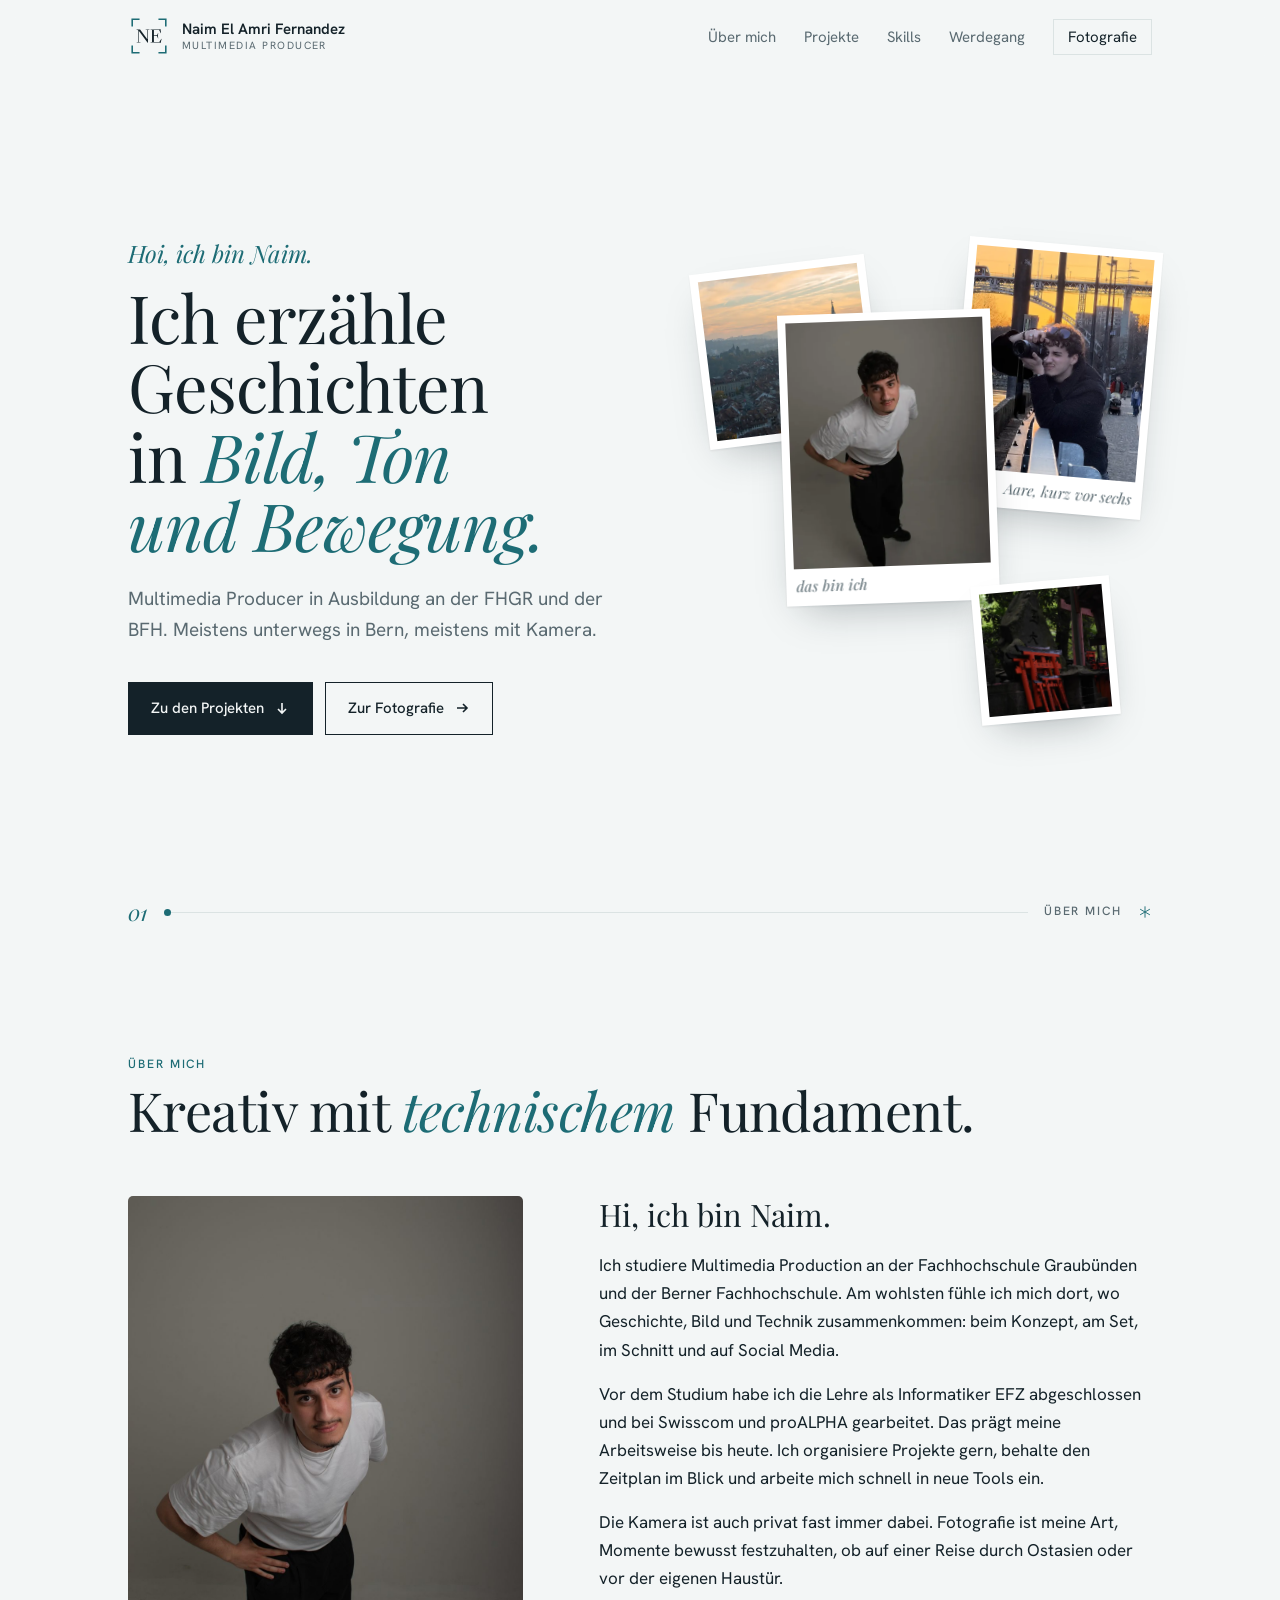
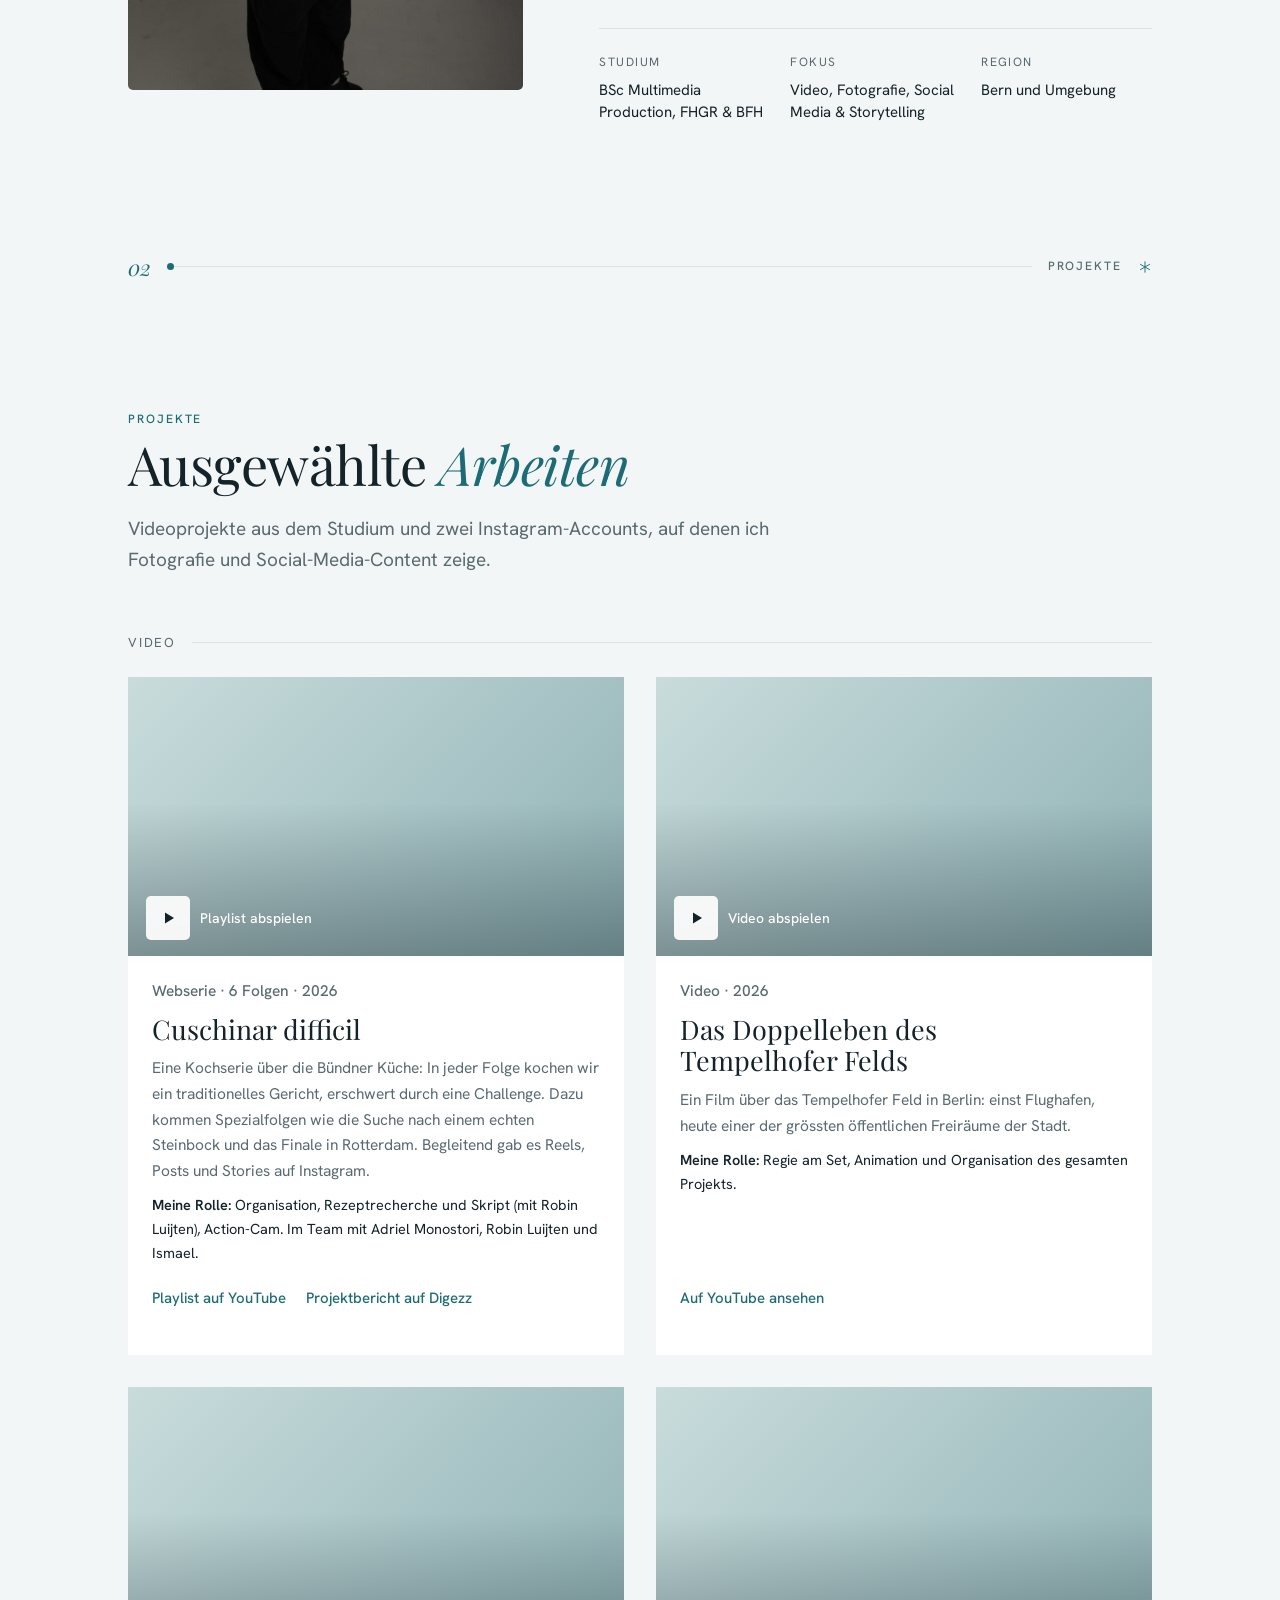
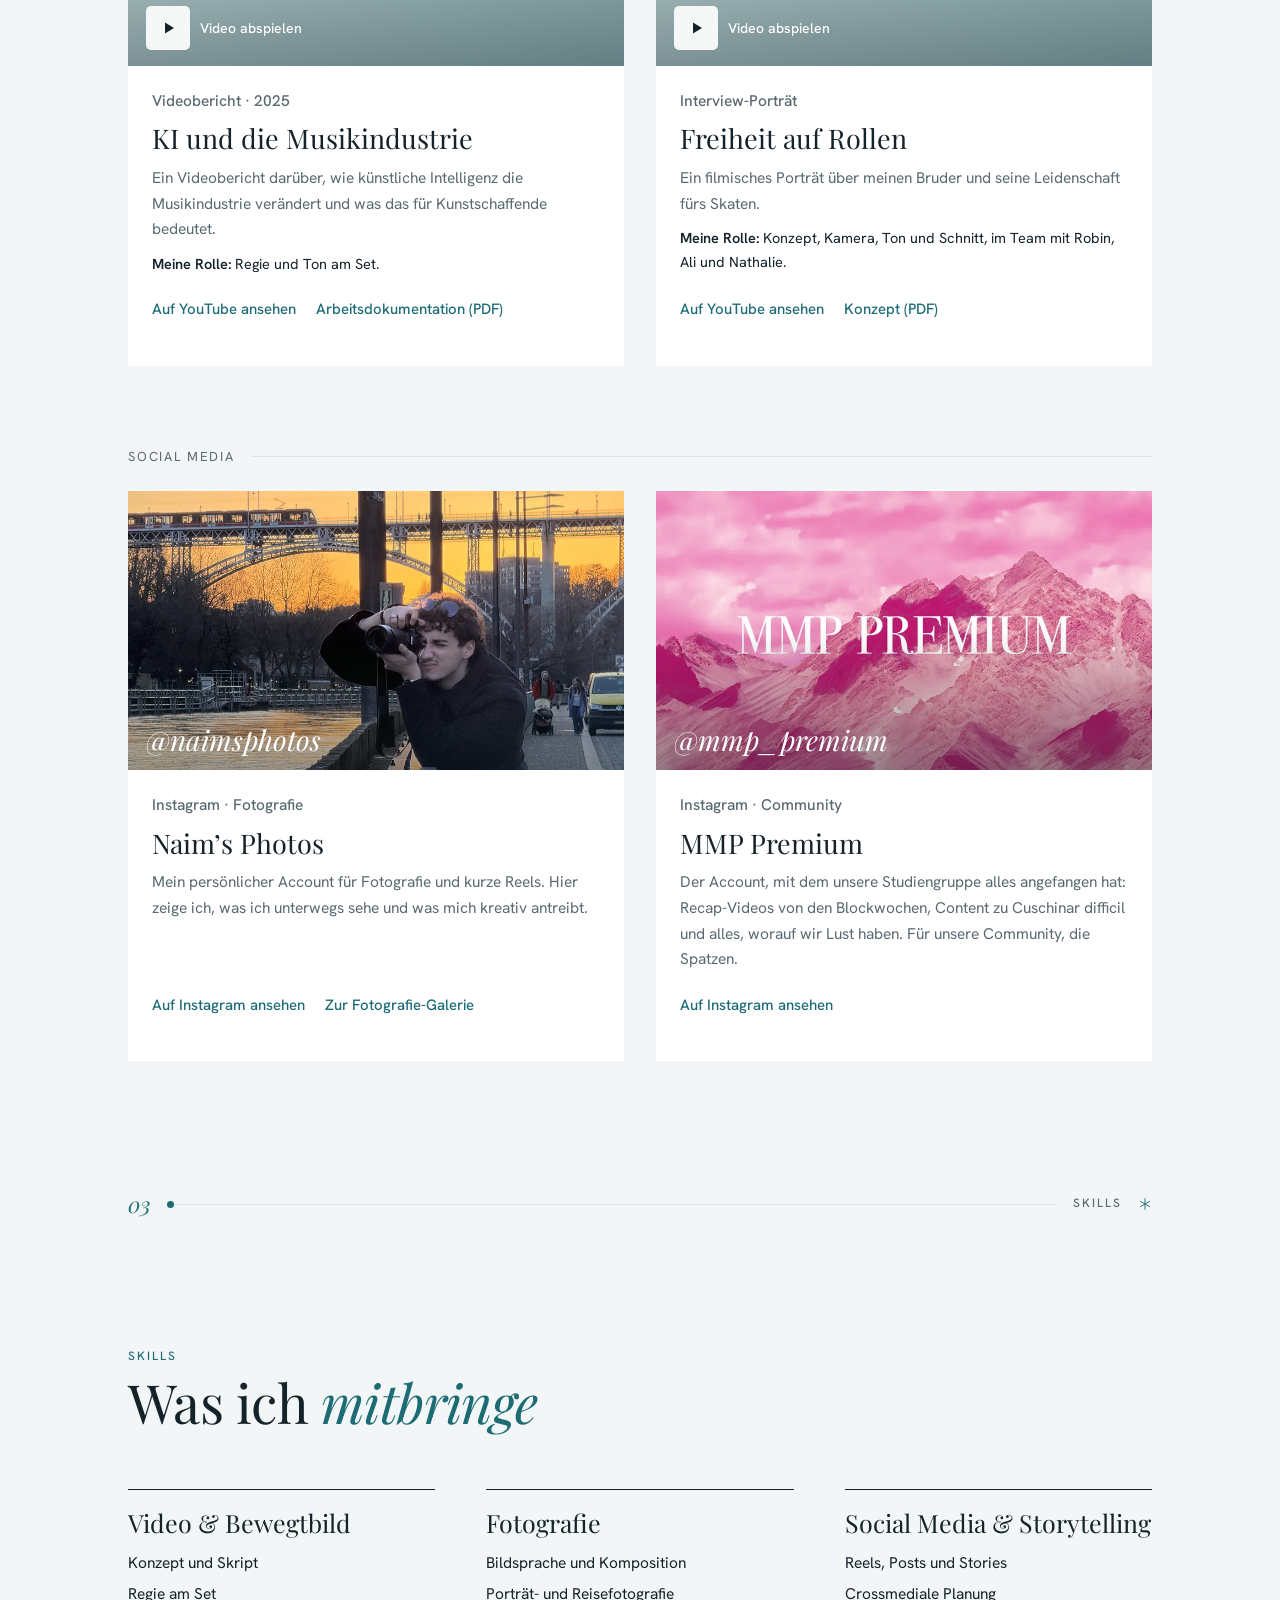
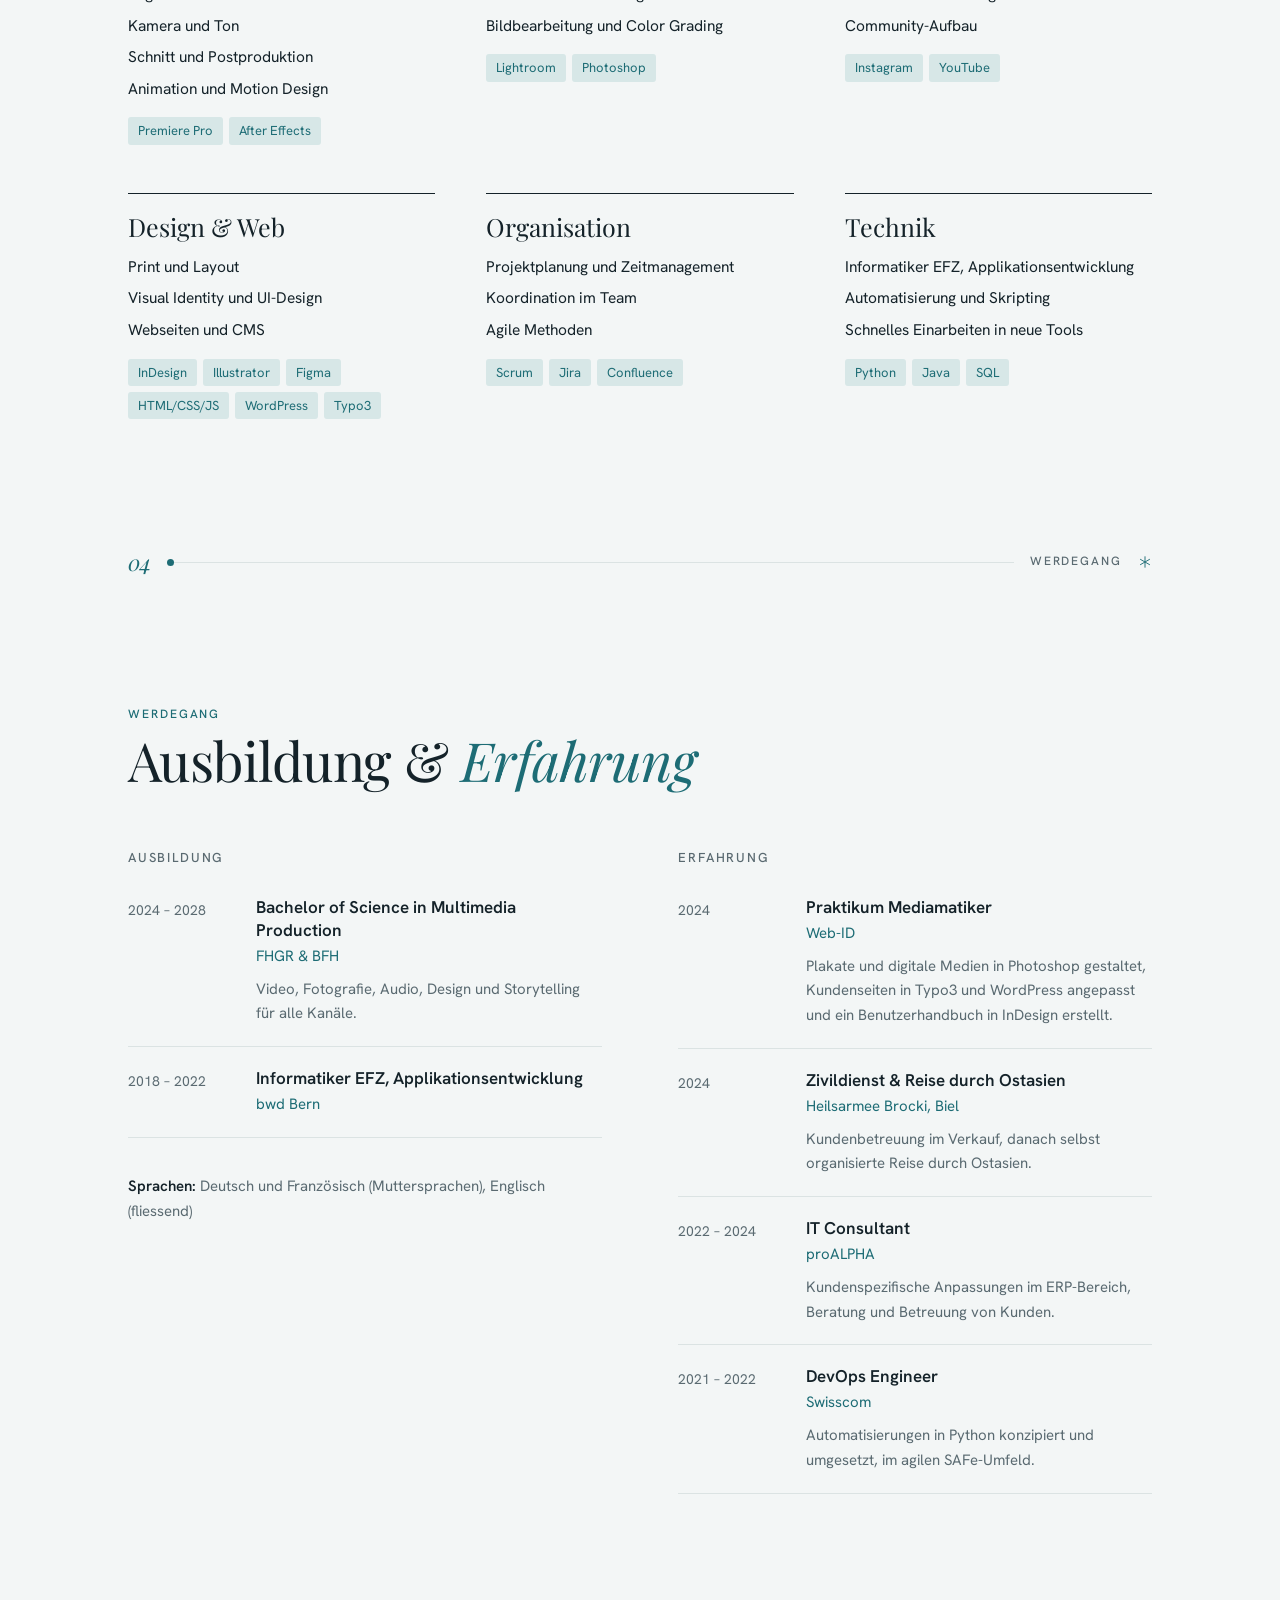
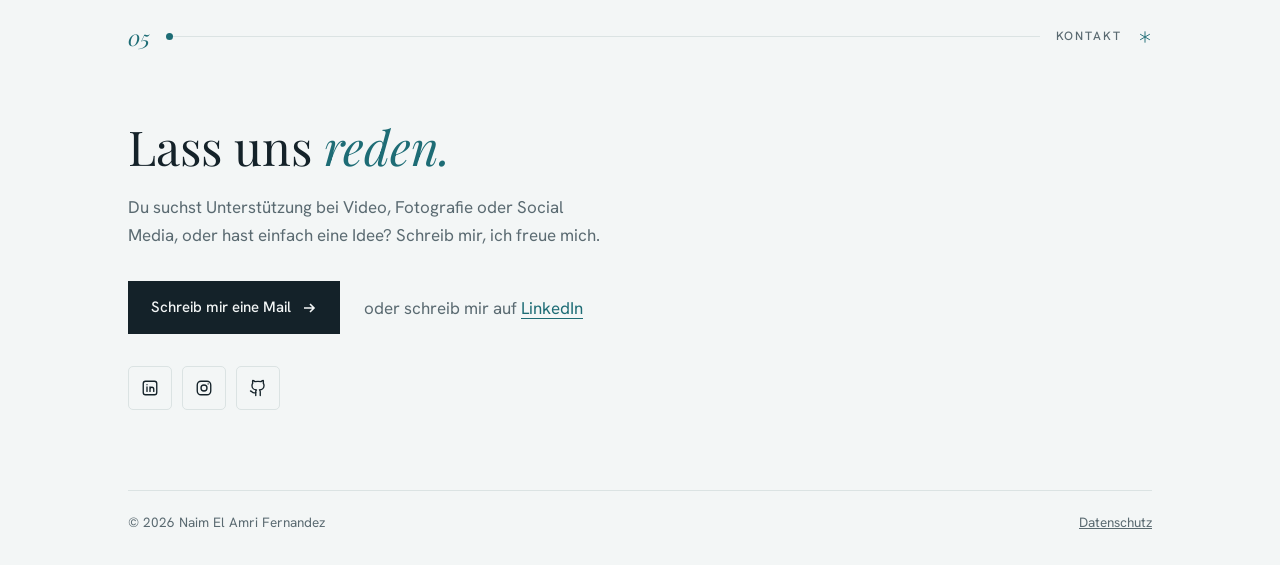
==== index.html @ 2a6fd9a6 "Switch to Playfair Display and turn the footer into a reach-out block - Playfair Display (self-hoste" ====
<!DOCTYPE html>
<html lang="de-CH">
  <head>
    <meta charset="UTF-8" />
    <meta name="viewport" content="width=device-width, initial-scale=1.0" />
    <title>Naim El Amri Fernandez</title>
    <meta
      name="description"
      content="Portfolio von Naim El Amri Fernandez: Video, Fotografie, Social Media und Storytelling. Multimedia Producer aus der Region Bern."
    />
    <meta property="og:title" content="Naim El Amri Fernandez" />
    <meta
      property="og:description"
      content="Video, Fotografie, Social Media und Storytelling aus der Region Bern."
    />
    <meta
      property="og:image"
      content="https://naimelamri.ch/img/portrait.jpg"
    />
    <meta name="theme-color" content="#f3f6f6" />
    <script
      async
      src="https://www.googletagmanager.com/gtag/js?id=G-XVXDZE1VRK"
    ></script>
    <script>
      window.dataLayer = window.dataLayer || [];
      function gtag() {
        dataLayer.push(arguments);
      }
      gtag("js", new Date());

      gtag("config", "G-XVXDZE1VRK");
    </script>
    <script>
      document.documentElement.classList.add("js");
    </script>
    <link rel="icon" href="img/favicon.svg" type="image/svg+xml" />
    <link rel="icon" href="img/favicon-32.png" type="image/png" sizes="32x32" />
    <link rel="apple-touch-icon" href="img/apple-touch-icon.png" />
    <link
      rel="preload"
      href="fonts/playfair-display-latin.woff2"
      as="font"
      type="font/woff2"
      crossorigin
    />
    <link rel="stylesheet" href="styles.css" />
  </head>
  <body>
    <a class="skip-link" href="#inhalt">Zum Inhalt springen</a>

    <header class="site-header">
      <div class="wrap header-inner">
        <a
          class="brand"
          href="#top"
          aria-label="Naim El Amri Fernandez, zum Seitenanfang"
        >
          <svg viewBox="0 0 80 80" aria-hidden="true">
            <path
              d="M8 22V8h14M58 8h14v14M72 58v14H58M22 72H8V58"
              fill="none"
              stroke="var(--accent)"
              stroke-width="3"
            />
            <path
              transform="translate(15.06 52.45) scale(0.0174)"
              fill="currentColor"
              d="M253 -71V-1344L54 -1401V-1430H460L1309 -276L1256 -70V-1359L1057 -1401V-1430H1501V-1401L1322 -1359V20H1284L291 -1322L319 -1360V-71L518 -29V0H74V-29ZM2444 -1039 2410 -746 2444 -455H2422L2311 -711L1832 -735V-758L2311 -786L2422 -1039ZM2754 -1036 2729 -1028 2528 -1394 2681 -1370H1826V-1430H2546L2679 -1484H2687ZM2546 -35 2785 -402 2810 -395 2704 54H2696L2568 0H1826V-60H2700ZM1586 0V-29L1765 -71V-1360L1586 -1401V-1430H1971V0Z"
            />
          </svg>
          <span class="brand-name">
            <strong>Naim El Amri Fernandez</strong>
            <small>Multimedia Producer</small>
          </span>
        </a>
        <button
          class="nav-toggle"
          type="button"
          aria-expanded="false"
          aria-controls="main-nav"
          aria-label="Menü öffnen"
        >
          <span></span><span></span><span></span>
        </button>
        <nav class="main-nav" id="main-nav" aria-label="Hauptnavigation">
          <ul>
            <li><a href="#about">Über mich</a></li>
            <li><a href="#projekte">Projekte</a></li>
            <li><a href="#skills">Skills</a></li>
            <li><a href="#werdegang">Werdegang</a></li>
            <li><a class="nav-photo" href="fotografie.html">Fotografie</a></li>
          </ul>
        </nav>
      </div>
    </header>

    <main id="inhalt">
      <section class="hero" id="top">
        <div class="wrap hero-grid">
          <div class="hero-text">
            <p class="hello reveal">Hoi, ich bin Naim.</p>
            <h1 class="reveal" style="--delay: 0.08s">
              Ich erzähle Geschichten in <em>Bild, Ton und Bewegung.</em>
            </h1>
            <p class="lead reveal" style="--delay: 0.16s">
              Multimedia Producer in Ausbildung an der FHGR und der BFH.
              Meistens unterwegs in Bern, meistens mit Kamera.
            </p>
            <div class="hero-actions reveal" style="--delay: 0.24s">
              <a class="btn btn-primary btn-scroll" href="#projekte">
                Zu den Projekten
                <svg viewBox="0 0 16 16" aria-hidden="true">
                  <path
                    d="M8 3v10M4 9l4 4 4-4"
                    fill="none"
                    stroke="currentColor"
                    stroke-width="1.6"
                  />
                </svg>
              </a>
              <a class="btn btn-ghost" href="fotografie.html">
                Zur Fotografie
                <svg viewBox="0 0 16 16" aria-hidden="true">
                  <path
                    d="M3 8h10M9 4l4 4-4 4"
                    fill="none"
                    stroke="currentColor"
                    stroke-width="1.6"
                  />
                </svg>
              </a>
            </div>
          </div>
          <div
            class="photo-stack reveal"
            style="--delay: 0.2s"
            data-parallax
            aria-hidden="true"
          >
            <figure class="print print-a" data-depth="10">
              <img
                src="img/fotografie/altstadt-abendlicht-klein.webp"
                alt=""
                width="900"
                height="900"
              />
            </figure>
            <figure class="print print-b" data-depth="22">
              <img
                src="img/hero/portrait.webp"
                alt=""
                width="640"
                height="800"
              />
              <figcaption>das bin ich</figcaption>
            </figure>
            <figure class="print print-c" data-depth="34">
              <img src="img/hero/aare.webp" alt="" width="640" height="800" />
              <figcaption>Aare, kurz vor sechs</figcaption>
            </figure>
            <figure class="print print-d" data-depth="46">
              <img
                src="img/fotografie/torii-rot-klein.webp"
                alt=""
                width="900"
                height="900"
              />
            </figure>
          </div>
        </div>
      </section>

      <div class="wrap chapter" aria-hidden="true">
        <span class="chapter-num">01</span>
        <span class="chapter-line"></span>
        <span class="chapter-name">Über mich</span>
        <svg class="chapter-star" viewBox="0 0 24 24">
          <path
            d="M12 3v18M4.2 7.5l15.6 9M4.2 16.5l15.6-9"
            fill="none"
            stroke="currentColor"
            stroke-width="1.6"
            stroke-linecap="round"
          />
        </svg>
      </div>

      <section class="section" id="about" aria-labelledby="about-title">
        <div class="wrap">
          <div class="section-head reveal">
            <p class="eyebrow">Über mich</p>
            <h2 class="section-title" id="about-title">
              Kreativ mit <em>technischem</em> Fundament.
            </h2>
          </div>
          <div class="about-grid">
            <figure class="about-photo reveal">
              <img
                src="img/portrait.jpg"
                width="1000"
                height="1500"
                alt="Porträt von Naim El Amri Fernandez im weissen T-Shirt vor grauem Studiohintergrund"
                loading="lazy"
              />
            </figure>
            <div class="about-text reveal" style="--delay: 0.1s">
              <h3>Hi, ich bin Naim.</h3>
              <p>
                Ich studiere Multimedia Production an der Fachhochschule
                Graubünden und der Berner Fachhochschule. Am wohlsten fühle ich
                mich dort, wo Geschichte, Bild und Technik zusammenkommen: beim
                Konzept, am Set, im Schnitt und auf Social Media.
              </p>
              <p>
                Vor dem Studium habe ich die Lehre als Informatiker EFZ
                abgeschlossen und bei Swisscom und proALPHA gearbeitet. Das
                prägt meine Arbeitsweise bis heute. Ich organisiere Projekte
                gern, behalte den Zeitplan im Blick und arbeite mich schnell in
                neue Tools ein.
              </p>
              <p>
                Die Kamera ist auch privat fast immer dabei. Fotografie ist
                meine Art, Momente bewusst festzuhalten, ob auf einer Reise
                durch Ostasien oder vor der eigenen Haustür.
              </p>
              <dl class="facts">
                <div>
                  <dt>Studium</dt>
                  <dd>BSc Multimedia Production, FHGR &amp; BFH</dd>
                </div>
                <div>
                  <dt>Fokus</dt>
                  <dd>Video, Fotografie, Social Media &amp; Storytelling</dd>
                </div>
                <div>
                  <dt>Region</dt>
                  <dd>Bern und Umgebung</dd>
                </div>
              </dl>
            </div>
          </div>
        </div>
      </section>

      <div class="wrap chapter" aria-hidden="true">
        <span class="chapter-num">02</span>
        <span class="chapter-line"></span>
        <span class="chapter-name">Projekte</span>
        <svg class="chapter-star" viewBox="0 0 24 24">
          <path
            d="M12 3v18M4.2 7.5l15.6 9M4.2 16.5l15.6-9"
            fill="none"
            stroke="currentColor"
            stroke-width="1.6"
            stroke-linecap="round"
          />
        </svg>
      </div>

      <section class="section" id="projekte" aria-labelledby="projekte-title">
        <div class="wrap">
          <div class="section-head reveal">
            <p class="eyebrow">Projekte</p>
            <h2 class="section-title" id="projekte-title">
              Ausgewählte <em>Arbeiten</em>
            </h2>
            <p class="lead">
              Videoprojekte aus dem Studium und zwei Instagram-Accounts, auf
              denen ich Fotografie und Social-Media-Content zeige.
            </p>
          </div>

          <p class="group-label reveal">Video</p>
          <div class="project-grid">
            <article class="project reveal">
              <div
                class="video"
                data-youtube="06PWau5aRFM"
                data-list="PLBDZt1fObJvuMvbIPOS-Mj3StlovrY8gO"
              >
                <button
                  class="video-play"
                  type="button"
                  aria-label="Video abspielen: Cuschinar difficil"
                >
                  <img
                    src="https://i.ytimg.com/vi/06PWau5aRFM/maxresdefault.jpg"
                    alt=""
                    loading="lazy"
                  />
                  <span class="play-icon"
                    ><i
                      ><svg viewBox="0 0 16 16">
                        <path
                          d="M4 2.5v11L13 8z"
                          fill="currentColor"
                        /></svg></i
                    >Playlist abspielen</span
                  >
                </button>
              </div>
              <div class="project-body">
                <p class="project-meta">Webserie · 6 Folgen · 2026</p>
                <h3>Cuschinar difficil</h3>
                <p>
                  Eine Kochserie über die Bündner Küche: In jeder Folge kochen
                  wir ein traditionelles Gericht, erschwert durch eine
                  Challenge. Dazu kommen Spezialfolgen wie die Suche nach einem
                  echten Steinbock und das Finale in Rotterdam. Begleitend gab
                  es Reels, Posts und Stories auf Instagram.
                </p>
                <p class="role">
                  <strong>Meine Rolle:</strong> Organisation, Rezeptrecherche
                  und Skript (mit Robin Luijten), Action-Cam. Im Team mit Adriel
                  Monostori, Robin Luijten und Ismael.
                </p>
                <ul class="project-links">
                  <li>
                    <a
                      class="text-link"
                      href="https://www.youtube.com/watch?v=06PWau5aRFM&amp;list=PLBDZt1fObJvuMvbIPOS-Mj3StlovrY8gO"
                      target="_blank"
                      rel="noopener"
                      >Playlist auf YouTube</a
                    >
                  </li>
                  <li>
                    <a
                      class="text-link"
                      href="https://www.digezz.ch/mmp-premium-cuschinar-difficil/"
                      target="_blank"
                      rel="noopener"
                      >Projektbericht auf Digezz</a
                    >
                  </li>
                </ul>
              </div>
            </article>

            <article class="project reveal" style="--delay: 0.1s">
              <div class="video" data-youtube="YZoyh-uAf_I">
                <button
                  class="video-play"
                  type="button"
                  aria-label="Video abspielen: Das Doppelleben des Tempelhofer Felds"
                >
                  <img
                    src="https://i.ytimg.com/vi/YZoyh-uAf_I/maxresdefault.jpg"
                    alt=""
                    loading="lazy"
                  />
                  <span class="play-icon"
                    ><i
                      ><svg viewBox="0 0 16 16">
                        <path
                          d="M4 2.5v11L13 8z"
                          fill="currentColor"
                        /></svg></i
                    >Video abspielen</span
                  >
                </button>
              </div>
              <div class="project-body">
                <p class="project-meta">Video · 2026</p>
                <h3>Das Doppelleben des Tempelhofer Felds</h3>
                <p>
                  Ein Film über das Tempelhofer Feld in Berlin: einst Flughafen,
                  heute einer der grössten öffentlichen Freiräume der Stadt.
                </p>
                <p class="role">
                  <strong>Meine Rolle:</strong> Regie am Set, Animation und
                  Organisation des gesamten Projekts.
                </p>
                <ul class="project-links">
                  <li>
                    <a
                      class="text-link"
                      href="https://youtu.be/YZoyh-uAf_I"
                      target="_blank"
                      rel="noopener"
                      >Auf YouTube ansehen</a
                    >
                  </li>
                </ul>
              </div>
            </article>

            <article class="project reveal">
              <div class="video" data-youtube="YFs7ns_RBXY">
                <button
                  class="video-play"
                  type="button"
                  aria-label="Video abspielen: KI und die Musikindustrie"
                >
                  <img
                    src="https://i.ytimg.com/vi/YFs7ns_RBXY/maxresdefault.jpg"
                    alt=""
                    loading="lazy"
                  />
                  <span class="play-icon"
                    ><i
                      ><svg viewBox="0 0 16 16">
                        <path
                          d="M4 2.5v11L13 8z"
                          fill="currentColor"
                        /></svg></i
                    >Video abspielen</span
                  >
                </button>
              </div>
              <div class="project-body">
                <p class="project-meta">Videobericht · 2025</p>
                <h3>KI und die Musikindustrie</h3>
                <p>
                  Ein Videobericht darüber, wie künstliche Intelligenz die
                  Musikindustrie verändert und was das für Kunstschaffende
                  bedeutet.
                </p>
                <p class="role">
                  <strong>Meine Rolle:</strong> Regie und Ton am Set.
                </p>
                <ul class="project-links">
                  <li>
                    <a
                      class="text-link"
                      href="https://youtu.be/YFs7ns_RBXY"
                      target="_blank"
                      rel="noopener"
                      >Auf YouTube ansehen</a
                    >
                  </li>
                  <li>
                    <a
                      class="text-link"
                      href="files/Arbeitsdokumentation_KI_Bericht.pdf"
                      target="_blank"
                      rel="noopener"
                      >Arbeitsdokumentation (PDF)</a
                    >
                  </li>
                </ul>
              </div>
            </article>

            <article class="project reveal" style="--delay: 0.1s">
              <div class="video" data-youtube="nBOQuyB0W94">
                <button
                  class="video-play"
                  type="button"
                  aria-label="Video abspielen: Freiheit auf Rollen"
                >
                  <img
                    src="https://i.ytimg.com/vi/nBOQuyB0W94/maxresdefault.jpg"
                    alt=""
                    loading="lazy"
                  />
                  <span class="play-icon"
                    ><i
                      ><svg viewBox="0 0 16 16">
                        <path
                          d="M4 2.5v11L13 8z"
                          fill="currentColor"
                        /></svg></i
                    >Video abspielen</span
                  >
                </button>
              </div>
              <div class="project-body">
                <p class="project-meta">Interview-Porträt</p>
                <h3>Freiheit auf Rollen</h3>
                <p>
                  Ein filmisches Porträt über meinen Bruder und seine
                  Leidenschaft fürs Skaten.
                </p>
                <p class="role">
                  <strong>Meine Rolle:</strong> Konzept, Kamera, Ton und
                  Schnitt, im Team mit Robin, Ali und Nathalie.
                </p>
                <ul class="project-links">
                  <li>
                    <a
                      class="text-link"
                      href="https://youtu.be/nBOQuyB0W94"
                      target="_blank"
                      rel="noopener"
                      >Auf YouTube ansehen</a
                    >
                  </li>
                  <li>
                    <a
                      class="text-link"
                      href="files/Konzept_Portraitvideo.pdf"
                      target="_blank"
                      rel="noopener"
                      >Konzept (PDF)</a
                    >
                  </li>
                </ul>
              </div>
            </article>
          </div>

          <p class="group-label reveal">Social Media</p>
          <div class="project-grid">
            <article class="project reveal">
              <a
                class="social-cover"
                href="https://www.instagram.com/naimsphotos/"
                target="_blank"
                rel="noopener"
                aria-label="@naimsphotos auf Instagram"
              >
                <img
                  src="img/projekte/naimsphotos-klein.webp"
                  srcset="
                    img/projekte/naimsphotos-klein.webp  900w,
                    img/projekte/naimsphotos.webp       1600w
                  "
                  sizes="(max-width: 760px) 100vw, 50vw"
                  width="1600"
                  height="900"
                  alt="Naim fotografiert an der Aare in Bern bei Sonnenuntergang"
                  loading="lazy"
                />
                <span class="social-handle">@naimsphotos</span>
              </a>
              <div class="project-body">
                <p class="project-meta">Instagram · Fotografie</p>
                <h3>Naim’s Photos</h3>
                <p>
                  Mein persönlicher Account für Fotografie und kurze Reels. Hier
                  zeige ich, was ich unterwegs sehe und was mich kreativ
                  antreibt.
                </p>
                <ul class="project-links">
                  <li>
                    <a
                      class="text-link"
                      href="https://www.instagram.com/naimsphotos/"
                      target="_blank"
                      rel="noopener"
                      >Auf Instagram ansehen</a
                    >
                  </li>
                  <li>
                    <a class="text-link" href="fotografie.html"
                      >Zur Fotografie-Galerie</a
                    >
                  </li>
                </ul>
              </div>
            </article>

            <article class="project reveal" style="--delay: 0.1s">
              <a
                class="social-cover"
                href="https://www.instagram.com/mmp_premium/"
                target="_blank"
                rel="noopener"
                aria-label="@mmp_premium auf Instagram"
              >
                <img
                  src="img/projekte/mmp-premium-klein.webp"
                  srcset="
                    img/projekte/mmp-premium-klein.webp  900w,
                    img/projekte/mmp-premium.webp       1600w
                  "
                  sizes="(max-width: 760px) 100vw, 50vw"
                  width="1600"
                  height="900"
                  alt="Banner von MMP Premium: pinke Berglandschaft mit Schriftzug"
                  loading="lazy"
                />
                <span class="social-handle">@mmp_premium</span>
              </a>
              <div class="project-body">
                <p class="project-meta">Instagram · Community</p>
                <h3>MMP Premium</h3>
                <p>
                  Der Account, mit dem unsere Studiengruppe alles angefangen
                  hat: Recap-Videos von den Blockwochen, Content zu Cuschinar
                  difficil und alles, worauf wir Lust haben. Für unsere
                  Community, die Spatzen.
                </p>
                <ul class="project-links">
                  <li>
                    <a
                      class="text-link"
                      href="https://www.instagram.com/mmp_premium/"
                      target="_blank"
                      rel="noopener"
                      >Auf Instagram ansehen</a
                    >
                  </li>
                </ul>
              </div>
            </article>
          </div>
        </div>
      </section>

      <div class="wrap chapter" aria-hidden="true">
        <span class="chapter-num">03</span>
        <span class="chapter-line"></span>
        <span class="chapter-name">Skills</span>
        <svg class="chapter-star" viewBox="0 0 24 24">
          <path
            d="M12 3v18M4.2 7.5l15.6 9M4.2 16.5l15.6-9"
            fill="none"
            stroke="currentColor"
            stroke-width="1.6"
            stroke-linecap="round"
          />
        </svg>
      </div>

      <section class="section" id="skills" aria-labelledby="skills-title">
        <div class="wrap">
          <div class="section-head reveal">
            <p class="eyebrow">Skills</p>
            <h2 class="section-title" id="skills-title">
              Was ich <em>mitbringe</em>
            </h2>
          </div>
          <div class="skills-grid">
            <div class="skill-group reveal">
              <h3>Video &amp; Bewegtbild</h3>
              <ul>
                <li>Konzept und Skript</li>
                <li>Regie am Set</li>
                <li>Kamera und Ton</li>
                <li>Schnitt und Postproduktion</li>
                <li>Animation und Motion Design</li>
              </ul>
              <div class="tools">
                <span>Premiere Pro</span><span>After Effects</span>
              </div>
            </div>
            <div class="skill-group reveal" style="--delay: 0.08s">
              <h3>Fotografie</h3>
              <ul>
                <li>Bildsprache und Komposition</li>
                <li>Porträt- und Reisefotografie</li>
                <li>Bildbearbeitung und Color Grading</li>
              </ul>
              <div class="tools">
                <span>Lightroom</span><span>Photoshop</span>
              </div>
            </div>
            <div class="skill-group reveal" style="--delay: 0.16s">
              <h3>Social Media &amp; Storytelling</h3>
              <ul>
                <li>Reels, Posts und Stories</li>
                <li>Crossmediale Planung</li>
                <li>Community-Aufbau</li>
              </ul>
              <div class="tools">
                <span>Instagram</span><span>YouTube</span>
              </div>
            </div>
            <div class="skill-group reveal">
              <h3>Design &amp; Web</h3>
              <ul>
                <li>Print und Layout</li>
                <li>Visual Identity und UI-Design</li>
                <li>Webseiten und CMS</li>
              </ul>
              <div class="tools">
                <span>InDesign</span><span>Illustrator</span><span>Figma</span
                ><span>HTML/CSS/JS</span><span>WordPress</span
                ><span>Typo3</span>
              </div>
            </div>
            <div class="skill-group reveal" style="--delay: 0.08s">
              <h3>Organisation</h3>
              <ul>
                <li>Projektplanung und Zeitmanagement</li>
                <li>Koordination im Team</li>
                <li>Agile Methoden</li>
              </ul>
              <div class="tools">
                <span>Scrum</span><span>Jira</span><span>Confluence</span>
              </div>
            </div>
            <div class="skill-group reveal" style="--delay: 0.16s">
              <h3>Technik</h3>
              <ul>
                <li>Informatiker EFZ, Applikationsentwicklung</li>
                <li>Automatisierung und Skripting</li>
                <li>Schnelles Einarbeiten in neue Tools</li>
              </ul>
              <div class="tools">
                <span>Python</span><span>Java</span><span>SQL</span>
              </div>
            </div>
          </div>
        </div>
      </section>

      <div class="wrap chapter" aria-hidden="true">
        <span class="chapter-num">04</span>
        <span class="chapter-line"></span>
        <span class="chapter-name">Werdegang</span>
        <svg class="chapter-star" viewBox="0 0 24 24">
          <path
            d="M12 3v18M4.2 7.5l15.6 9M4.2 16.5l15.6-9"
            fill="none"
            stroke="currentColor"
            stroke-width="1.6"
            stroke-linecap="round"
          />
        </svg>
      </div>

      <section class="section" id="werdegang" aria-labelledby="werdegang-title">
        <div class="wrap">
          <div class="section-head reveal">
            <p class="eyebrow">Werdegang</p>
            <h2 class="section-title" id="werdegang-title">
              Ausbildung &amp; <em>Erfahrung</em>
            </h2>
          </div>
          <div class="cv-grid">
            <div class="cv-col reveal">
              <h3>Ausbildung</h3>
              <ol class="cv-list">
                <li class="cv-item">
                  <span class="cv-date">2024 – 2028</span>
                  <div>
                    <h4>Bachelor of Science in Multimedia Production</h4>
                    <p class="where">FHGR &amp; BFH</p>
                    <p>
                      Video, Fotografie, Audio, Design und Storytelling für alle
                      Kanäle.
                    </p>
                  </div>
                </li>
                <li class="cv-item">
                  <span class="cv-date">2018 – 2022</span>
                  <div>
                    <h4>Informatiker EFZ, Applikationsentwicklung</h4>
                    <p class="where">bwd Bern</p>
                  </div>
                </li>
              </ol>
              <p class="languages">
                <strong>Sprachen:</strong> Deutsch und Französisch
                (Muttersprachen), Englisch (fliessend)
              </p>
            </div>
            <div class="cv-col reveal" style="--delay: 0.1s">
              <h3>Erfahrung</h3>
              <ol class="cv-list">
                <li class="cv-item">
                  <span class="cv-date">2024</span>
                  <div>
                    <h4>Praktikum Mediamatiker</h4>
                    <p class="where">Web-ID</p>
                    <p>
                      Plakate und digitale Medien in Photoshop gestaltet,
                      Kundenseiten in Typo3 und WordPress angepasst und ein
                      Benutzerhandbuch in InDesign erstellt.
                    </p>
                  </div>
                </li>
                <li class="cv-item">
                  <span class="cv-date">2024</span>
                  <div>
                    <h4>Zivildienst &amp; Reise durch Ostasien</h4>
                    <p class="where">Heilsarmee Brocki, Biel</p>
                    <p>
                      Kundenbetreuung im Verkauf, danach selbst organisierte
                      Reise durch Ostasien.
                    </p>
                  </div>
                </li>
                <li class="cv-item">
                  <span class="cv-date">2022 – 2024</span>
                  <div>
                    <h4>IT Consultant</h4>
                    <p class="where">proALPHA</p>
                    <p>
                      Kundenspezifische Anpassungen im ERP-Bereich, Beratung und
                      Betreuung von Kunden.
                    </p>
                  </div>
                </li>
                <li class="cv-item">
                  <span class="cv-date">2021 – 2022</span>
                  <div>
                    <h4>DevOps Engineer</h4>
                    <p class="where">Swisscom</p>
                    <p>
                      Automatisierungen in Python konzipiert und umgesetzt, im
                      agilen SAFe-Umfeld.
                    </p>
                  </div>
                </li>
              </ol>
            </div>
          </div>
        </div>
      </section>
    </main>

    <div class="wrap chapter" aria-hidden="true">
      <span class="chapter-num">05</span>
      <span class="chapter-line"></span>
      <span class="chapter-name">Kontakt</span>
      <svg class="chapter-star" viewBox="0 0 24 24">
        <path
          d="M12 3v18M4.2 7.5l15.6 9M4.2 16.5l15.6-9"
          fill="none"
          stroke="currentColor"
          stroke-width="1.6"
          stroke-linecap="round"
        />
      </svg>
    </div>

    <footer class="site-footer" id="kontakt">
      <div class="wrap">
        <h2 class="footer-cta reveal">Lass uns <em>reden.</em></h2>
        <p class="footer-text reveal" style="--delay: 0.08s">
          Du suchst Unterstützung bei Video, Fotografie oder Social Media, oder
          hast einfach eine Idee? Schreib mir, ich freue mich.
        </p>
        <div class="footer-actions reveal" style="--delay: 0.16s">
          <a
            class="btn btn-primary mail-link"
            href="https://linkedin.com/in/naim-el-amri-fernandez"
            data-user="naimelamri"
            data-domain="outlook.com"
            target="_blank"
            rel="noopener"
          >
            Schreib mir eine Mail
            <svg viewBox="0 0 16 16" aria-hidden="true">
              <path
                d="M3 8h10M9 4l4 4-4 4"
                fill="none"
                stroke="currentColor"
                stroke-width="1.6"
              />
            </svg>
          </a>
          <p class="footer-alt">
            oder schreib mir auf
            <a
              href="https://linkedin.com/in/naim-el-amri-fernandez"
              target="_blank"
              rel="noopener"
              >LinkedIn</a
            >
          </p>
        </div>
        <ul class="social">
          <li>
            <a
              href="https://linkedin.com/in/naim-el-amri-fernandez"
              target="_blank"
              rel="noopener"
              aria-label="LinkedIn"
            >
              <svg
                viewBox="0 0 24 24"
                fill="none"
                stroke="currentColor"
                stroke-width="1.8"
                stroke-linecap="round"
                stroke-linejoin="round"
                aria-hidden="true"
              >
                <rect x="3" y="3" width="18" height="18" rx="3" />
                <path
                  d="M8 10.5v6M8 7.5v.01M12 16.5v-6M12 13.5a2.5 2.5 0 0 1 5 0v3"
                />
              </svg>
            </a>
          </li>
          <li>
            <a
              href="https://www.instagram.com/naimsphotos/"
              target="_blank"
              rel="noopener"
              aria-label="Instagram"
            >
              <svg
                viewBox="0 0 24 24"
                fill="none"
                stroke="currentColor"
                stroke-width="1.8"
                stroke-linecap="round"
                stroke-linejoin="round"
                aria-hidden="true"
              >
                <rect x="3" y="3" width="18" height="18" rx="5" />
                <circle cx="12" cy="12" r="4" />
                <path d="M17.5 6.5v.01" />
              </svg>
            </a>
          </li>
          <li>
            <a
              href="https://github.com/NaimElAmri"
              target="_blank"
              rel="noopener"
              aria-label="GitHub"
            >
              <svg
                viewBox="0 0 24 24"
                fill="none"
                stroke="currentColor"
                stroke-width="1.8"
                stroke-linecap="round"
                stroke-linejoin="round"
                aria-hidden="true"
              >
                <path
                  d="M15 22v-4a4.8 4.8 0 0 0-1-3.5c3 0 6-2 6-5.5.08-1.25-.27-2.48-1-3.5.28-1.15.28-2.35 0-3.5 0 0-1 0-3 1.5-2.64-.5-5.36-.5-8 0C6 2 5 2 5 2c-.3 1.15-.3 2.35 0 3.5A5.4 5.4 0 0 0 4 9c0 3.5 3 5.5 6 5.5-.39.49-.68 1.05-.85 1.65-.17.6-.22 1.23-.15 1.85v4"
                />
                <path d="M9 18c-4.51 2-5-2-7-2" />
              </svg>
            </a>
          </li>
        </ul>
        <div class="footer-bottom">
          <span>© 2026 Naim El Amri Fernandez</span>
          <a href="datenschutz.html">Datenschutz</a>
        </div>
      </div>
    </footer>

    <script src="script.js"></script>
  </body>
</html>
---- styles.css ----
/* Schriften (lokal gehostet, SIL Open Font License) */
@font-face {
  font-family: "Playfair Display";
  src: url("fonts/playfair-display-latin.woff2") format("woff2");
  font-style: normal;
  font-weight: 400 900;
  font-display: swap;
}
@font-face {
  font-family: "Playfair Display";
  src: url("fonts/playfair-display-italic-latin.woff2") format("woff2");
  font-style: italic;
  font-weight: 400 900;
  font-display: swap;
}
@font-face {
  font-family: "Hanken Grotesk";
  src: url("fonts/hanken-grotesk-latin.woff2") format("woff2");
  font-style: normal;
  font-weight: 400 600;
  font-display: swap;
}

/* Design-Tokens: Vorschlag A "Gletscher" */
:root {
  --bg: #f3f6f6;
  --surface: #ffffff;
  --ink: #142229;
  --muted: #5a6a71;
  --line: #dbe3e3;
  --accent: #1d6c75;
  --accent-soft: #d7e7e7;
  --accent-light: #7fc0c5;

  --font-display: "Playfair Display", Georgia, "Times New Roman", serif;
  --font-body: "Hanken Grotesk", system-ui, -apple-system, "Segoe UI",
    sans-serif;

  --wrap: 1120px;
  --gutter: clamp(20px, 5vw, 48px);
  --header-h: 72px;
  --radius: 5px;
  --radius-sm: 3px;
}

*,
*::before,
*::after {
  box-sizing: border-box;
}

html {
  scroll-behavior: smooth;
  scroll-padding-top: calc(var(--header-h) + 16px);
  -webkit-text-size-adjust: 100%;
}

body {
  margin: 0;
  background: var(--bg);
  color: var(--ink);
  font: 400 17px/1.65 var(--font-body);
  -webkit-font-smoothing: antialiased;
}

img {
  max-width: 100%;
  display: block;
}

a {
  color: inherit;
}

:focus-visible {
  outline: 2px solid var(--accent);
  outline-offset: 3px;
}

.wrap {
  max-width: var(--wrap);
  margin: 0 auto;
  padding-left: var(--gutter);
  padding-right: var(--gutter);
}

.skip-link {
  position: absolute;
  left: 16px;
  top: -60px;
  background: var(--ink);
  color: var(--bg);
  padding: 8px 14px;
  z-index: 100;
}
.skip-link:focus {
  top: 12px;
}

/* ---------- Header ---------- */
.site-header {
  position: sticky;
  top: 0;
  z-index: 50;
  background: color-mix(in srgb, var(--bg) 88%, transparent);
  backdrop-filter: blur(10px);
  -webkit-backdrop-filter: blur(10px);
  border-bottom: 1px solid transparent;
  transition: border-color 0.3s ease;
}
.site-header.is-scrolled {
  border-bottom-color: var(--line);
}
.header-inner {
  height: var(--header-h);
  display: flex;
  align-items: center;
  justify-content: space-between;
  gap: 24px;
}
.brand {
  display: flex;
  align-items: center;
  gap: 12px;
  text-decoration: none;
}
.brand svg {
  width: 42px;
  height: 42px;
  flex: none;
}
.brand-name {
  display: grid;
  line-height: 1.15;
}
.brand-name strong {
  font-weight: 600;
  font-size: 15px;
}
.brand-name small {
  font-size: 10.5px;
  letter-spacing: 0.14em;
  text-transform: uppercase;
  color: var(--muted);
}

.main-nav ul {
  display: flex;
  align-items: center;
  gap: 28px;
  list-style: none;
  margin: 0;
  padding: 0;
}
.main-nav a {
  text-decoration: none;
  font-size: 15px;
  color: var(--muted);
  transition: color 0.2s ease;
}
.main-nav a:hover,
.main-nav a[aria-current] {
  color: var(--ink);
}
/* Unterstrich beim Abschnitt, in dem man gerade ist */
.main-nav a:not(.nav-photo) {
  position: relative;
}
.main-nav a:not(.nav-photo)::after {
  content: "";
  position: absolute;
  left: 0;
  right: 0;
  bottom: -6px;
  height: 1.5px;
  background: var(--accent);
  transform: scaleX(0);
  transform-origin: left;
  transition: transform 0.3s ease;
}
.main-nav a[aria-current]::after {
  transform: scaleX(1);
}
.main-nav .nav-photo {
  color: var(--ink);
  border: 1px solid var(--line);
  padding: 7px 14px;
  transition: border-color 0.2s ease, background-color 0.2s ease;
}
.main-nav .nav-photo:hover {
  border-color: var(--accent);
}

.nav-toggle {
  display: none;
  width: 44px;
  height: 44px;
  border: 0;
  background: none;
  padding: 0;
  cursor: pointer;
  color: var(--ink);
}
.nav-toggle span {
  display: block;
  width: 22px;
  height: 2px;
  margin: 5px auto;
  background: currentColor;
  transition: transform 0.25s ease, opacity 0.25s ease;
}
.nav-toggle[aria-expanded="true"] span:nth-child(1) {
  transform: translateY(7px) rotate(45deg);
}
.nav-toggle[aria-expanded="true"] span:nth-child(2) {
  opacity: 0;
}
.nav-toggle[aria-expanded="true"] span:nth-child(3) {
  transform: translateY(-7px) rotate(-45deg);
}

@media (max-width: 820px) {
  .nav-toggle {
    display: block;
  }
  .main-nav {
    position: fixed;
    inset: var(--header-h) 0 auto 0;
    background: var(--bg);
    border-bottom: 1px solid var(--line);
    padding: 8px var(--gutter) 24px;
    /* Menü gleitet kurz herein statt hart aufzuspringen */
    visibility: hidden;
    opacity: 0;
    transform: translateY(-8px);
    clip-path: inset(0 0 100% 0);
    transition: opacity 0.22s ease,
      transform 0.28s cubic-bezier(0.2, 0.7, 0.2, 1),
      clip-path 0.28s cubic-bezier(0.2, 0.7, 0.2, 1), visibility 0s linear 0.28s;
  }
  .main-nav.is-open {
    visibility: visible;
    opacity: 1;
    transform: none;
    clip-path: inset(0 0 0 0);
    transition: opacity 0.22s ease,
      transform 0.28s cubic-bezier(0.2, 0.7, 0.2, 1),
      clip-path 0.28s cubic-bezier(0.2, 0.7, 0.2, 1), visibility 0s;
  }
  .main-nav li {
    opacity: 0;
    transform: translateY(-6px);
    transition: opacity 0.2s ease, transform 0.25s ease;
  }
  .main-nav.is-open li {
    opacity: 1;
    transform: none;
  }
  .main-nav.is-open li:nth-child(2) {
    transition-delay: 0.04s;
  }
  .main-nav.is-open li:nth-child(3) {
    transition-delay: 0.08s;
  }
  .main-nav.is-open li:nth-child(4) {
    transition-delay: 0.12s;
  }
  .main-nav.is-open li:nth-child(5) {
    transition-delay: 0.16s;
  }
  .main-nav ul {
    flex-direction: column;
    align-items: flex-start;
    gap: 4px;
  }
  .main-nav a {
    display: block;
    padding: 10px 0;
    font-size: 18px;
  }
  .main-nav a:not(.nav-photo)::after {
    bottom: 6px;
  }
  .main-nav .nav-photo {
    margin-top: 8px;
    padding: 9px 16px;
  }
}

/* ---------- Typografie ---------- */
.eyebrow {
  font-size: 12px;
  font-weight: 500;
  letter-spacing: 0.16em;
  text-transform: uppercase;
  color: var(--accent);
  margin: 0;
}
.section-title {
  font: 400 clamp(34px, 4.6vw, 54px) / 1.1 var(--font-display);
  margin: 6px 0 0;
  letter-spacing: -0.01em;
  text-wrap: balance;
}
.section-title em {
  color: var(--accent);
}
.lead {
  font-size: 19px;
  color: var(--muted);
  max-width: 60ch;
  margin: 18px 0 0;
}

.section {
  padding-block: clamp(72px, 11vw, 132px);
  /* Beim Sprung aus der Navigation landet der Titel knapp unter der Navbar,
     nicht der ganze Innenabstand der Section */
  scroll-margin-top: calc(24px - clamp(72px, 11vw, 132px));
}
/* Kapitelmarke zwischen den Sections, wie im Schnittprogramm.
   Der Punkt wandert beim Scrollen über die Linie. */
.chapter {
  display: flex;
  align-items: center;
  gap: 16px;
  font-size: 12px;
  font-weight: 500;
  letter-spacing: 0.16em;
  text-transform: uppercase;
  color: var(--muted);
}
.chapter-num {
  font: italic 400 22px / 1 var(--font-display);
  letter-spacing: 0;
  color: var(--accent);
}
.chapter-line {
  flex: 1;
  height: 1px;
  background: var(--line);
  position: relative;
  container-type: inline-size;
}
.chapter-line::after {
  content: "";
  position: absolute;
  left: 0;
  top: -3px;
  width: 7px;
  height: 7px;
  border-radius: 50%;
  background: var(--accent);
  transform: translateX(calc(var(--progress, 1) * (100cqw - 7px)));
}
.chapter-star {
  width: 14px;
  height: 14px;
  flex: none;
  color: var(--accent);
}

.section-head {
  margin-bottom: clamp(36px, 5vw, 56px);
}

/* ---------- Hero ---------- */
.hero {
  min-height: calc(100svh - var(--header-h));
  display: flex;
  align-items: center;
  padding-block: clamp(48px, 7vw, 96px);
}
.hero-grid {
  width: 100%;
  display: grid;
  grid-template-columns: 1.05fr 0.95fr;
  gap: clamp(24px, 4vw, 64px);
  align-items: center;
}
.hello {
  font: italic 400 clamp(20px, 2vw, 24px) / 1.2 var(--font-display);
  color: var(--accent);
  margin: 0;
}
.hero h1 {
  font: 400 clamp(40px, 5.2vw, 72px) / 1.04 var(--font-display);
  letter-spacing: -0.015em;
  margin: 14px 0 0;
  text-wrap: balance;
}
.hero h1 em {
  color: var(--accent);
}
.hero .lead {
  margin-top: 24px;
  max-width: 46ch;
}

/* Fotostapel: lose Abzüge, die mit der Maus leicht mitwandern */
.photo-stack {
  position: relative;
  aspect-ratio: 1 / 1.05;
}
.print {
  position: absolute;
  margin: 0;
  background: #fff;
  padding: 8px;
  box-shadow: 0 1px 2px rgba(20, 34, 41, 0.08),
    0 18px 40px -18px rgba(20, 34, 41, 0.35);
}
.print img {
  display: block;
  width: 100%;
  height: auto;
  aspect-ratio: 4 / 5;
  object-fit: cover;
}
.print figcaption {
  font: italic 400 15px / 1 var(--font-display);
  color: var(--muted);
  padding: 10px 2px 4px;
}
.print-a,
.print-d {
  z-index: 0;
}
.print-c figcaption {
  text-align: right;
}
.print-a img,
.print-d img {
  aspect-ratio: 1 / 1;
}
.print-a {
  width: 38%;
  left: 2%;
  top: 4%;
  rotate: -7deg;
}
.print-b {
  width: 46%;
  left: 20%;
  top: 14%;
  rotate: -2deg;
  z-index: 2;
}
.print-c {
  width: 42%;
  right: 0;
  top: 0;
  rotate: 5deg;
  z-index: 1;
}
.print-d {
  width: 30%;
  right: 8%;
  bottom: 2%;
  rotate: -5deg;
  z-index: 3;
}
[data-depth] {
  will-change: transform;
}

@media (max-width: 860px) {
  .hero {
    min-height: 0;
    padding-block: 40px 72px;
  }
  .hero-grid {
    grid-template-columns: minmax(0, 1fr);
    gap: 48px;
  }
  /* Reihenfolge mobil: Text, Fotos, dann die Buttons */
  .hero-text {
    display: contents;
  }
  .hero-grid {
    gap: 0;
  }
  .hero .lead {
    margin-top: 18px;
  }
  .photo-stack {
    order: 1;
    width: min(100%, 440px);
    aspect-ratio: 1 / 0.9;
    margin: 40px auto 0;
  }
  .hero-actions {
    order: 2;
    margin-top: 36px;
  }
  .print-d {
    display: none;
  }
  .print-a {
    width: 42%;
    left: 0;
    top: 7%;
    rotate: -6deg;
  }
  .print-b {
    width: 50%;
    left: 24%;
    top: 13%;
  }
  .print-c {
    width: 44%;
    right: 0;
    top: 0;
  }
  .print figcaption {
    font-size: 13px;
  }
}
@media (max-width: 480px) {
  .hero {
    padding-block: 28px 56px;
  }
  .hero h1 {
    font-size: clamp(36px, 10.5vw, 44px);
    line-height: 1.06;
  }
  .hero .lead {
    font-size: 17px;
    line-height: 1.6;
  }
  .hero-actions {
    flex-direction: column;
  }
  .hero-actions .btn {
    justify-content: center;
  }
}
.hero-actions {
  display: flex;
  flex-wrap: wrap;
  gap: 12px;
  margin-top: 36px;
}
.btn {
  display: inline-flex;
  align-items: center;
  gap: 10px;
  padding: 13px 22px;
  font-size: 15px;
  font-weight: 500;
  text-decoration: none;
  border: 1px solid var(--ink);
  transition: background-color 0.2s ease, color 0.2s ease,
    border-color 0.2s ease;
}
.btn-primary {
  background: var(--ink);
  color: var(--bg);
}
.btn-primary:hover {
  background: var(--accent);
  border-color: var(--accent);
}
.btn-ghost:hover {
  border-color: var(--accent);
  color: var(--accent);
}
.btn svg {
  width: 16px;
  height: 16px;
}
.btn svg {
  transition: transform 0.2s ease;
}
.btn-scroll:hover svg {
  transform: translateY(3px);
}

/* ---------- Über mich ---------- */
.about-grid {
  display: grid;
  grid-template-columns: minmax(0, 5fr) minmax(0, 7fr);
  gap: clamp(32px, 6vw, 80px);
  align-items: start;
}
.about-photo {
  position: relative;
  margin: 0;
}
.about-photo img {
  width: 100%;
  height: auto;
  aspect-ratio: 4 / 5;
  object-fit: cover;
  object-position: 50% 35%;
}
.about-photo figcaption {
  margin-top: 10px;
  font-size: 13px;
  color: var(--muted);
}
.about-text {
  min-width: 0;
}
.about-text h3 {
  font: 400 31px/1.2 var(--font-display);
  margin: 0 0 18px;
}
.about-text p {
  margin: 0 0 16px;
  max-width: 62ch;
}
.facts {
  display: grid;
  grid-template-columns: repeat(3, minmax(0, 1fr));
  gap: 20px;
  margin: 36px 0 0;
  padding: 24px 0 0;
  border-top: 1px solid var(--line);
}
.facts dt {
  font-size: 12px;
  letter-spacing: 0.12em;
  text-transform: uppercase;
  color: var(--muted);
  margin-bottom: 6px;
}
.facts dd {
  margin: 0;
  font-size: 15px;
  line-height: 1.5;
}

@media (max-width: 820px) {
  .about-grid {
    grid-template-columns: minmax(0, 1fr);
  }
  .about-photo {
    max-width: 420px;
  }
  .facts {
    grid-template-columns: minmax(0, 1fr);
    gap: 16px;
  }
}

/* ---------- Projekte ---------- */
.group-label {
  display: flex;
  align-items: center;
  gap: 16px;
  font-size: 13px;
  letter-spacing: 0.14em;
  text-transform: uppercase;
  color: var(--muted);
  margin: 0 0 24px;
}
.group-label::after {
  content: "";
  flex: 1;
  height: 1px;
  background: var(--line);
}
.project-grid {
  display: grid;
  grid-template-columns: repeat(2, minmax(0, 1fr));
  gap: clamp(20px, 3vw, 32px);
}
.project-grid + .group-label {
  margin-top: clamp(56px, 7vw, 80px);
}
.project {
  background: var(--surface);
  overflow: hidden;
  display: flex;
  flex-direction: column;
}
.project-body {
  padding: 22px 24px 26px;
  display: flex;
  flex-direction: column;
  gap: 10px;
  flex: 1;
}
.project-meta {
  font-size: 13px;
  color: var(--accent);
  font-weight: 500;
  margin: 0;
}
.project h3 {
  font: 400 27px/1.18 var(--font-display);
  margin: 0;
  text-wrap: balance;
}
.project p {
  margin: 0;
  color: var(--muted);
  font-size: 15.5px;
}
.project .role {
  font-size: 14.5px;
  color: var(--ink);
}
.project .role strong {
  font-weight: 600;
}
.project-links {
  display: flex;
  flex-wrap: wrap;
  gap: 8px 20px;
  margin-top: auto;
  padding-top: 8px;
  list-style: none;
  padding-left: 0;
}
.text-link {
  display: inline-flex;
  align-items: center;
  gap: 6px;
  font-size: 15px;
  font-weight: 500;
  color: var(--accent);
  text-decoration: none;
  border-bottom: 1px solid transparent;
  transition: border-color 0.2s ease;
}
.text-link:hover {
  border-bottom-color: currentColor;
}
.text-link svg {
  width: 13px;
  height: 13px;
}

/* YouTube: Vorschaubild, Video lädt erst beim Klick */
.video {
  position: relative;
  overflow: hidden;
  aspect-ratio: 16 / 9;
  background: linear-gradient(135deg, #c9dcdc, #8fb1b4);
}
.video-play {
  position: absolute;
  inset: 0;
  width: 100%;
  border: 0;
  padding: 0;
  background: none;
  cursor: pointer;
  color: #fff;
}
.video-play img {
  width: 100%;
  height: 100%;
  object-fit: cover;
  transition: transform 0.6s ease;
}
.video-play::after {
  content: "";
  position: absolute;
  inset: 0;
  background: linear-gradient(
    to top,
    rgba(20, 34, 41, 0.35),
    rgba(20, 34, 41, 0) 55%
  );
}
.video-play .play-icon {
  position: absolute;
  left: 18px;
  bottom: 16px;
  z-index: 1;
  display: inline-flex;
  align-items: center;
  gap: 10px;
  font: 500 14px var(--font-body);
}
.video-play .play-icon i {
  width: 44px;
  height: 44px;
  background: rgba(255, 255, 255, 0.92);
  color: var(--ink);
  display: grid;
  place-items: center;
  transition: background-color 0.2s ease, color 0.2s ease;
}
.video-play .play-icon svg {
  width: 16px;
  height: 16px;
  margin-left: 2px;
}
.video-play:hover img {
  transform: scale(1.03);
}
.video-play:hover .play-icon i {
  background: var(--accent);
  color: #fff;
}
.video iframe {
  position: absolute;
  inset: 0;
  width: 100%;
  height: 100%;
  border: 0;
}

/* Instagram-Karten */
.social-cover {
  display: block;
  aspect-ratio: 16 / 9;
  position: relative;
  overflow: hidden;
  background: var(--accent-soft);
  color: #fff;
  text-decoration: none;
}
.social-cover img {
  width: 100%;
  height: 100%;
  object-fit: cover;
  transition: transform 0.6s ease;
}
.social-cover::after {
  content: "";
  position: absolute;
  inset: 0;
  background: linear-gradient(
    to top,
    rgba(20, 34, 41, 0.4),
    rgba(20, 34, 41, 0) 50%
  );
}
.social-handle {
  position: absolute;
  left: 18px;
  bottom: 16px;
  z-index: 1;
  font: italic 400 clamp(22px, 2.6vw, 28px) / 1 var(--font-display);
}
.social-cover:hover img {
  transform: scale(1.03);
}

@media (max-width: 760px) {
  .project-grid {
    grid-template-columns: minmax(0, 1fr);
  }
}

/* ---------- Skills ---------- */
.skills-grid {
  display: grid;
  grid-template-columns: repeat(3, minmax(0, 1fr));
  gap: clamp(28px, 4vw, 48px) clamp(24px, 4vw, 56px);
}
.skill-group h3 {
  font: 400 25px/1.2 var(--font-display);
  margin: 0 0 12px;
  padding-top: 18px;
  border-top: 1px solid var(--ink);
}
.skill-group ul {
  list-style: none;
  margin: 0;
  padding: 0;
  display: grid;
  gap: 6px;
  font-size: 15.5px;
}
.tools {
  display: flex;
  flex-wrap: wrap;
  gap: 6px;
  margin-top: 16px;
}
.tools span {
  font-size: 13px;
  padding: 3px 10px;
  background: var(--accent-soft);
  color: var(--accent);
}
@media (max-width: 900px) {
  .skills-grid {
    grid-template-columns: repeat(2, minmax(0, 1fr));
  }
}
@media (max-width: 560px) {
  .skills-grid {
    grid-template-columns: minmax(0, 1fr);
  }
}

/* ---------- Werdegang ---------- */
.cv-grid {
  display: grid;
  grid-template-columns: minmax(0, 1fr) minmax(0, 1fr);
  gap: clamp(40px, 6vw, 80px);
}
.cv-col h3 {
  font-size: 13px;
  font-weight: 500;
  letter-spacing: 0.14em;
  text-transform: uppercase;
  color: var(--muted);
  margin: 0 0 8px;
}
.cv-list {
  list-style: none;
  margin: 0;
  padding: 0;
}
.cv-item {
  display: grid;
  grid-template-columns: 112px minmax(0, 1fr);
  gap: 16px;
  padding: 20px 0;
  border-bottom: 1px solid var(--line);
}
.cv-date {
  font-size: 14px;
  color: var(--muted);
  font-variant-numeric: tabular-nums;
  padding-top: 3px;
}
.cv-item h4 {
  font-size: 17px;
  font-weight: 600;
  margin: 0;
  line-height: 1.35;
}
.cv-item .where {
  color: var(--accent);
  font-size: 15px;
  margin: 2px 0 0;
}
.cv-item p {
  font-size: 15px;
  color: var(--muted);
  margin: 8px 0 0;
}
.languages {
  margin-top: 36px;
  font-size: 15px;
  color: var(--muted);
}
.languages strong {
  color: var(--ink);
  font-weight: 600;
}
@media (max-width: 820px) {
  .cv-grid {
    grid-template-columns: minmax(0, 1fr);
  }
}
@media (max-width: 460px) {
  .cv-item {
    grid-template-columns: minmax(0, 1fr);
    gap: 4px;
  }
}

/* ---------- Footer ---------- */
.site-footer {
  border-top: 1px solid var(--line);
  padding-block: clamp(56px, 8vw, 96px) 32px;
}
.footer-cta {
  font: 400 clamp(30px, 4.2vw, 48px) / 1.12 var(--font-display);
  margin: 0;
  max-width: 24ch;
  text-wrap: balance;
}
.footer-cta em {
  color: var(--accent);
}
.footer-text {
  color: var(--muted);
  max-width: 48ch;
  margin: 20px 0 0;
}
.footer-actions {
  display: flex;
  flex-wrap: wrap;
  align-items: center;
  gap: 14px 24px;
  margin-top: 32px;
}
.footer-alt {
  margin: 0;
  color: var(--muted);
}
.footer-alt a {
  color: var(--accent);
  text-decoration-thickness: 1px;
  text-underline-offset: 4px;
}
.chapter + .site-footer {
  border-top: 0;
  padding-top: clamp(40px, 6vw, 72px);
}
.footer-cta a {
  color: var(--accent);
  text-decoration-thickness: 1px;
  text-underline-offset: 6px;
}
.social {
  display: flex;
  gap: 10px;
  margin-top: 32px;
  list-style: none;
  padding: 0;
}
.social a {
  width: 44px;
  height: 44px;
  border: 1px solid var(--line);
  display: grid;
  place-items: center;
  color: var(--ink);
  transition: border-color 0.2s ease, color 0.2s ease;
}
.social a:hover {
  border-color: var(--accent);
  color: var(--accent);
}
.social svg {
  width: 18px;
  height: 18px;
}
.footer-bottom {
  display: flex;
  flex-wrap: wrap;
  justify-content: space-between;
  gap: 8px 24px;
  margin-top: clamp(48px, 7vw, 80px);
  padding-top: 20px;
  border-top: 1px solid var(--line);
  font-size: 13.5px;
  color: var(--muted);
}
.footer-bottom a {
  color: var(--muted);
}
.footer-bottom a:hover {
  color: var(--ink);
}

/* ---------- Fotografie ---------- */
.page-intro {
  padding-block: clamp(56px, 9vw, 112px) clamp(36px, 5vw, 56px);
}
.page-intro h1 {
  font: 400 clamp(44px, 7vw, 84px) / 1.05 var(--font-display);
  letter-spacing: -0.02em;
  margin: 12px 0 0;
}
.page-intro h1 em {
  color: var(--accent);
}
.back-link {
  display: inline-flex;
  align-items: center;
  gap: 8px;
  font-size: 15px;
  color: var(--muted);
  text-decoration: none;
}
.back-link:hover {
  color: var(--ink);
}
.back-link svg {
  width: 14px;
  height: 14px;
}

.gallery {
  columns: 3 280px;
  column-gap: 16px;
  padding-bottom: clamp(64px, 9vw, 112px);
}
.gallery--masonry {
  columns: auto;
  display: flex;
  align-items: flex-start;
  gap: 16px;
}
.gallery-col {
  flex: 1;
  min-width: 0;
}
.gallery-item {
  break-inside: avoid;
  margin: 0 0 16px;
}
.gallery-item button {
  display: block;
  width: 100%;
  padding: 0;
  border: 0;
  background: none;
  cursor: zoom-in;
  overflow: hidden;
}
.gallery-item img {
  width: 100%;
  height: auto;
  transition: transform 0.6s ease, opacity 0.3s ease;
}
.gallery-item button:hover img {
  transform: scale(1.02);
}
@media (max-width: 600px) {
  .gallery {
    columns: 2;
    column-gap: 10px;
  }
  .gallery--masonry {
    gap: 10px;
  }
  .gallery-item {
    margin-bottom: 10px;
  }
}
.gallery-item figcaption {
  font-size: 13px;
  color: var(--muted);
  margin-top: 8px;
}
.gallery-item.placeholder .ph {
  display: grid;
  place-items: center;
  color: var(--accent);
  font-size: 13px;
  letter-spacing: 0.12em;
  text-transform: uppercase;
  background: var(--accent-soft);
}
.gallery-item.placeholder:nth-child(3n + 2) .ph {
  background: #e3eae8;
  color: var(--muted);
}
.gallery-item.placeholder:nth-child(4n + 3) .ph {
  background: #c9dcdc;
}

.lightbox {
  position: fixed;
  inset: 0;
  z-index: 200;
  background: rgba(13, 22, 27, 0.94);
  display: grid;
  grid-template-rows: 1fr auto;
  padding: 56px 16px 20px;
}
.lightbox[hidden] {
  display: none;
}
.lightbox figure {
  margin: 0;
  display: grid;
  place-items: center;
  min-height: 0;
}
.lightbox img {
  max-width: 100%;
  max-height: calc(100vh - 140px);
  object-fit: contain;
}
.lightbox figcaption {
  color: #c7d3d5;
  text-align: center;
  font-size: 14px;
  padding-top: 12px;
}
.lb-btn {
  position: absolute;
  width: 48px;
  height: 48px;
  border: 1px solid rgba(255, 255, 255, 0.25);
  background: rgba(13, 22, 27, 0.5);
  color: #fff;
  display: grid;
  place-items: center;
  cursor: pointer;
}
.lb-btn:hover {
  border-color: var(--accent-light);
}
.lb-btn svg {
  width: 18px;
  height: 18px;
}
.lb-close {
  top: 12px;
  right: 12px;
}
.lb-prev,
.lb-next {
  top: 50%;
  transform: translateY(-50%);
}
.lb-prev {
  left: 12px;
}
.lb-next {
  right: 12px;
}

/* ---------- Rechtliches ---------- */
.legal {
  max-width: 72ch;
  padding-bottom: clamp(64px, 9vw, 112px);
}
.legal h2 {
  font: 400 30px/1.2 var(--font-display);
  margin: 44px 0 10px;
}
.legal p,
.legal li {
  color: var(--muted);
}
.legal strong {
  color: var(--ink);
}

/* ---------- Scroll-Animationen (dezent) ---------- */
.js .reveal {
  opacity: 0;
  transform: translateY(18px);
  transition: opacity 0.7s ease, transform 0.7s cubic-bezier(0.2, 0.7, 0.2, 1);
  transition-delay: var(--delay, 0s);
}
.js .reveal.is-visible {
  opacity: 1;
  transform: none;
}

@media (prefers-reduced-motion: reduce) {
  html {
    scroll-behavior: auto;
  }
  .js .reveal {
    opacity: 1;
    transform: none;
    transition: none;
  }
  *,
  *::before,
  *::after {
    transition-duration: 0.01ms !important;
  }
}

.site-footer--plain {
  padding-top: 28px;
}
.footer-bottom--plain {
  margin-top: 0;
  border-top: 0;
  padding-top: 0;
}

/* Ecken: leicht gerundet. Eckig bleiben bewusst die Hero-Buttons,
   die Projektkarten und der Fotografie-Button in der Navigation. */
.skip-link,
.about-photo img,
.gallery-item button,
.gallery-item.placeholder .ph,
.video-play .play-icon i,
.social a,
.lb-btn {
  border-radius: var(--radius);
}
.tools span,
.lightbox img {
  border-radius: var(--radius-sm);
}
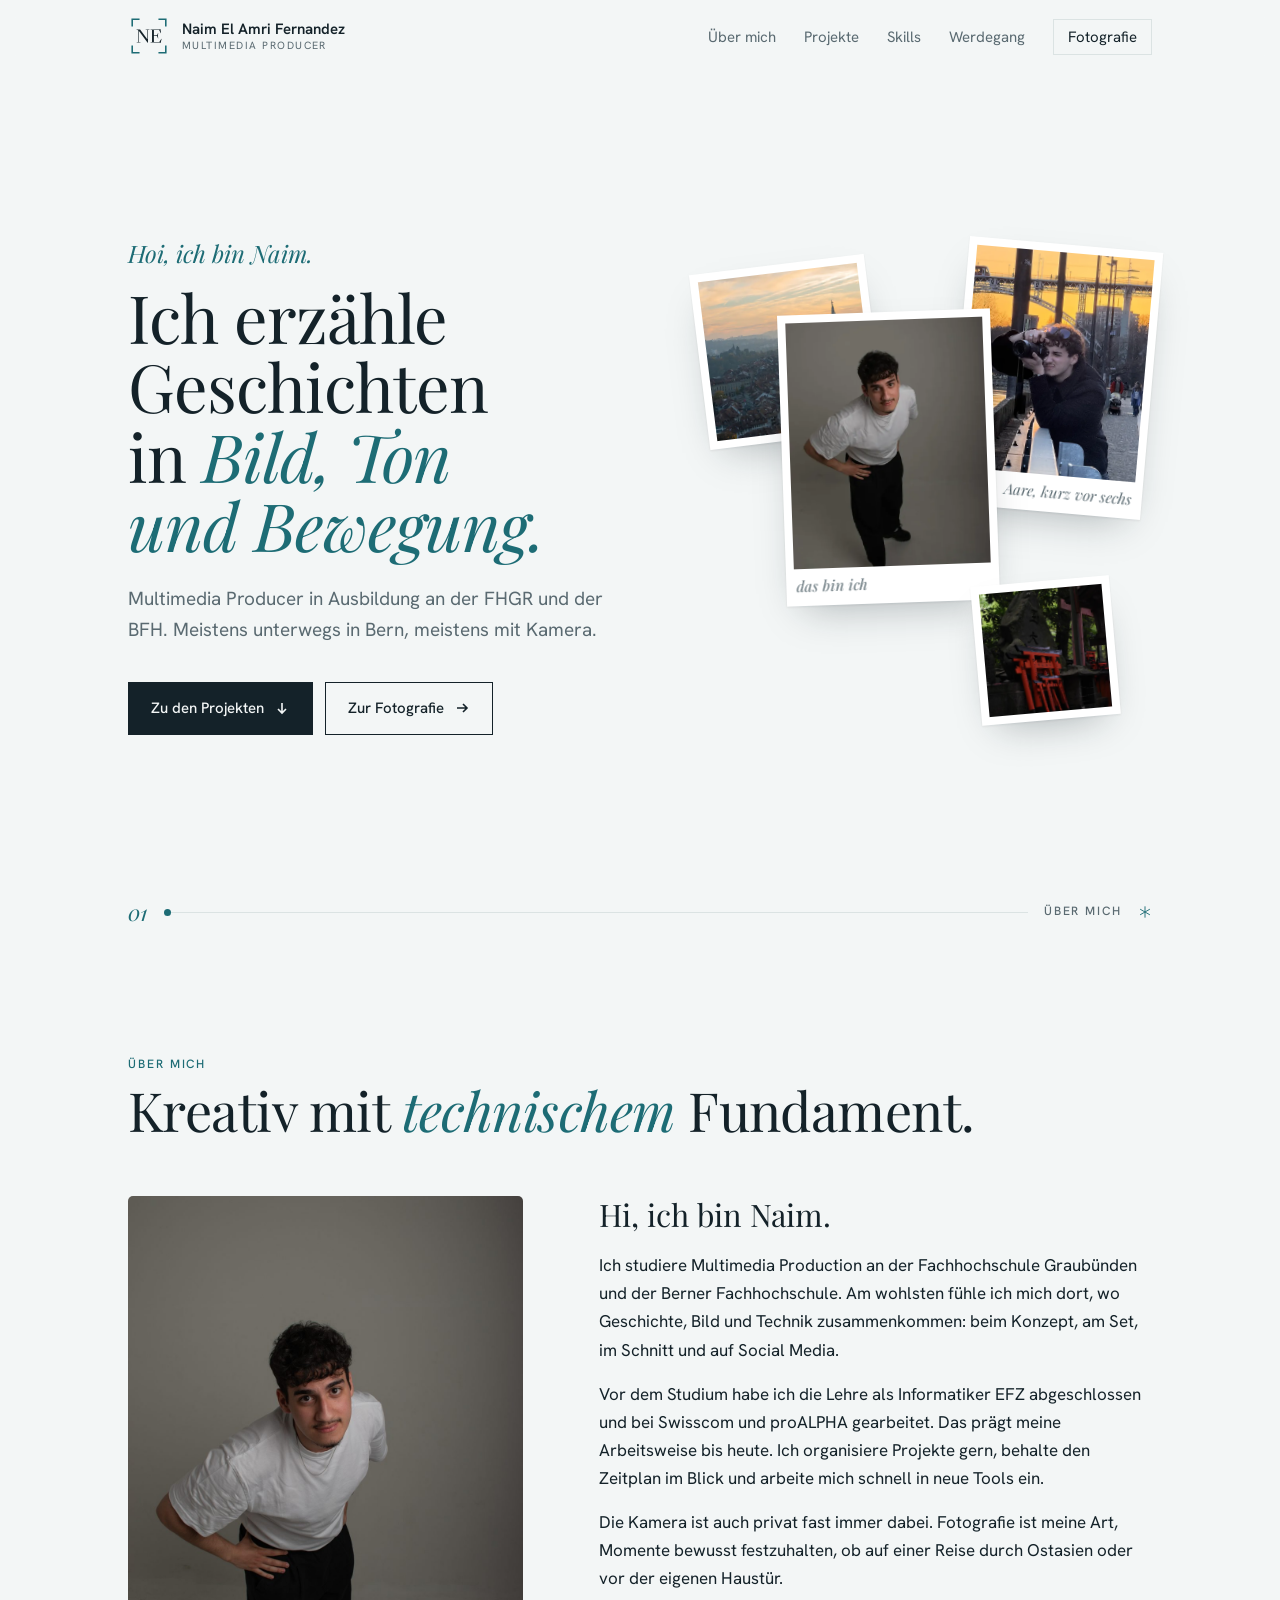
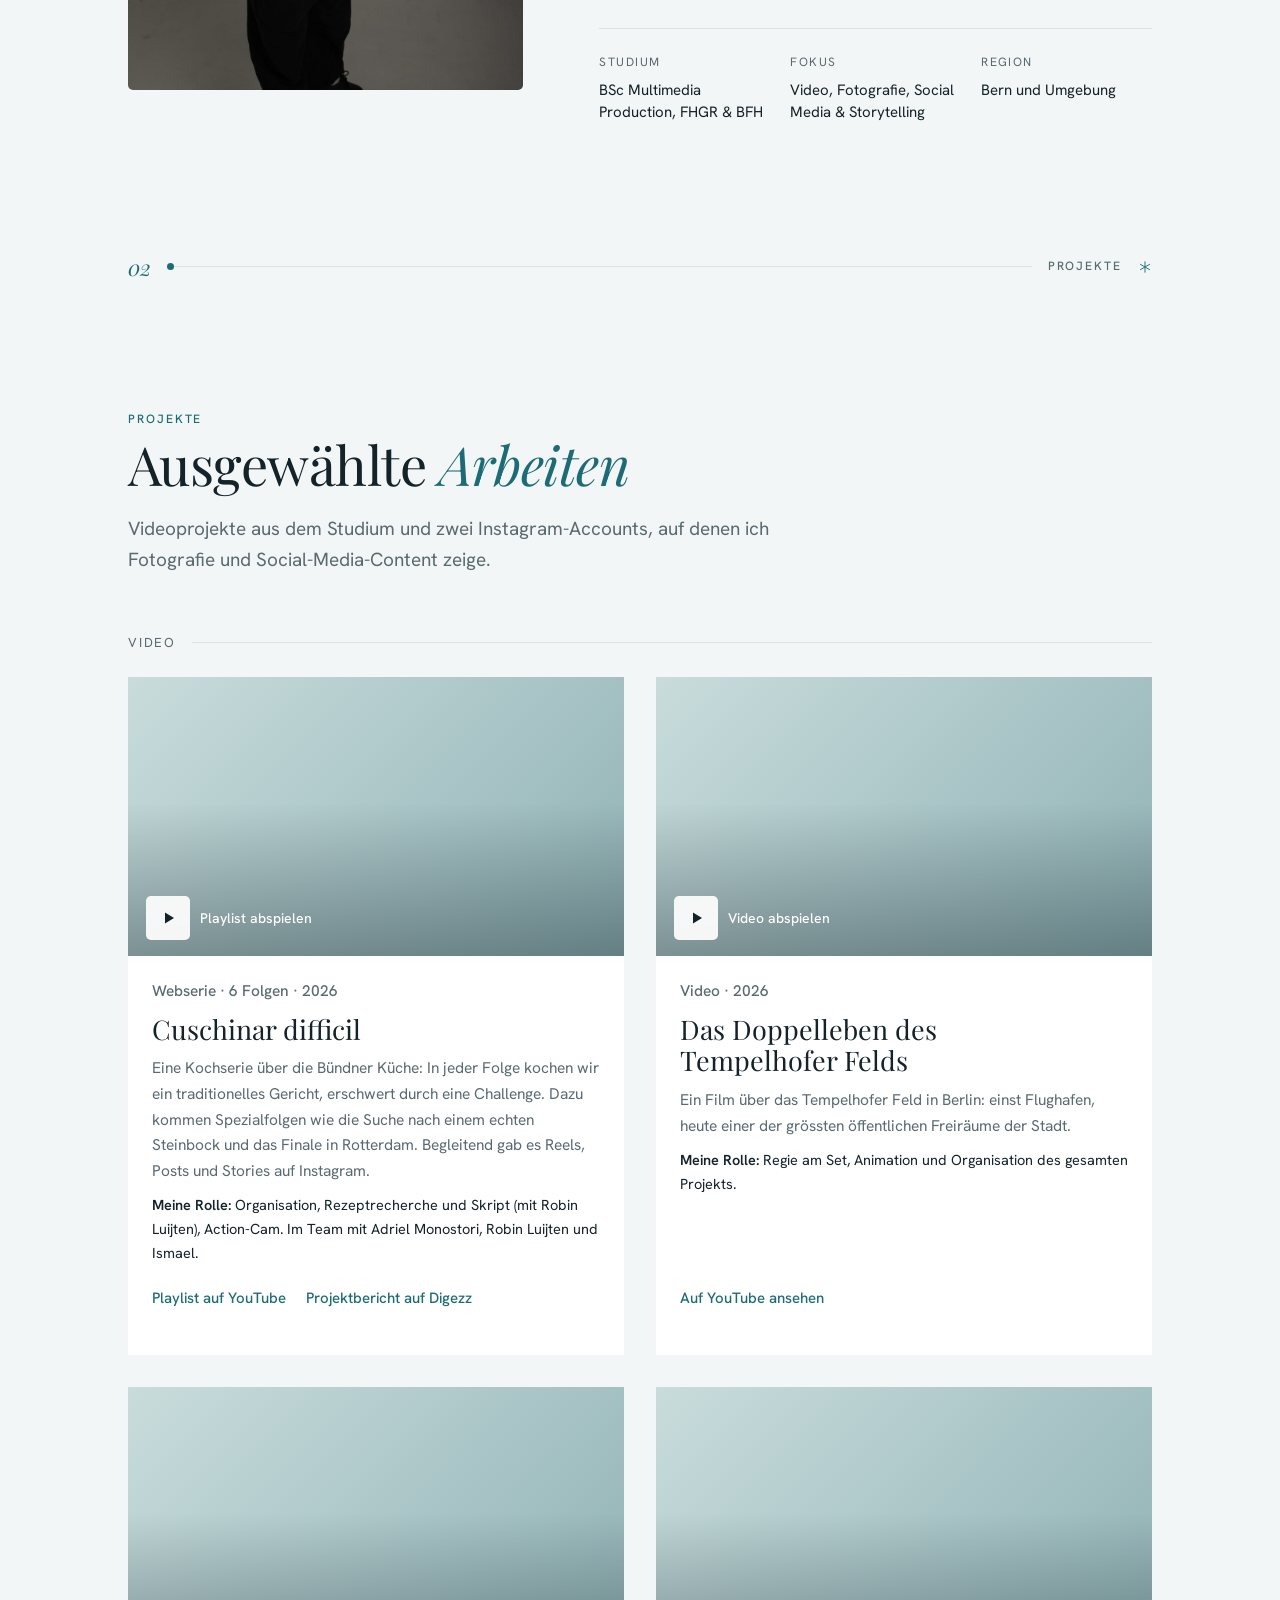
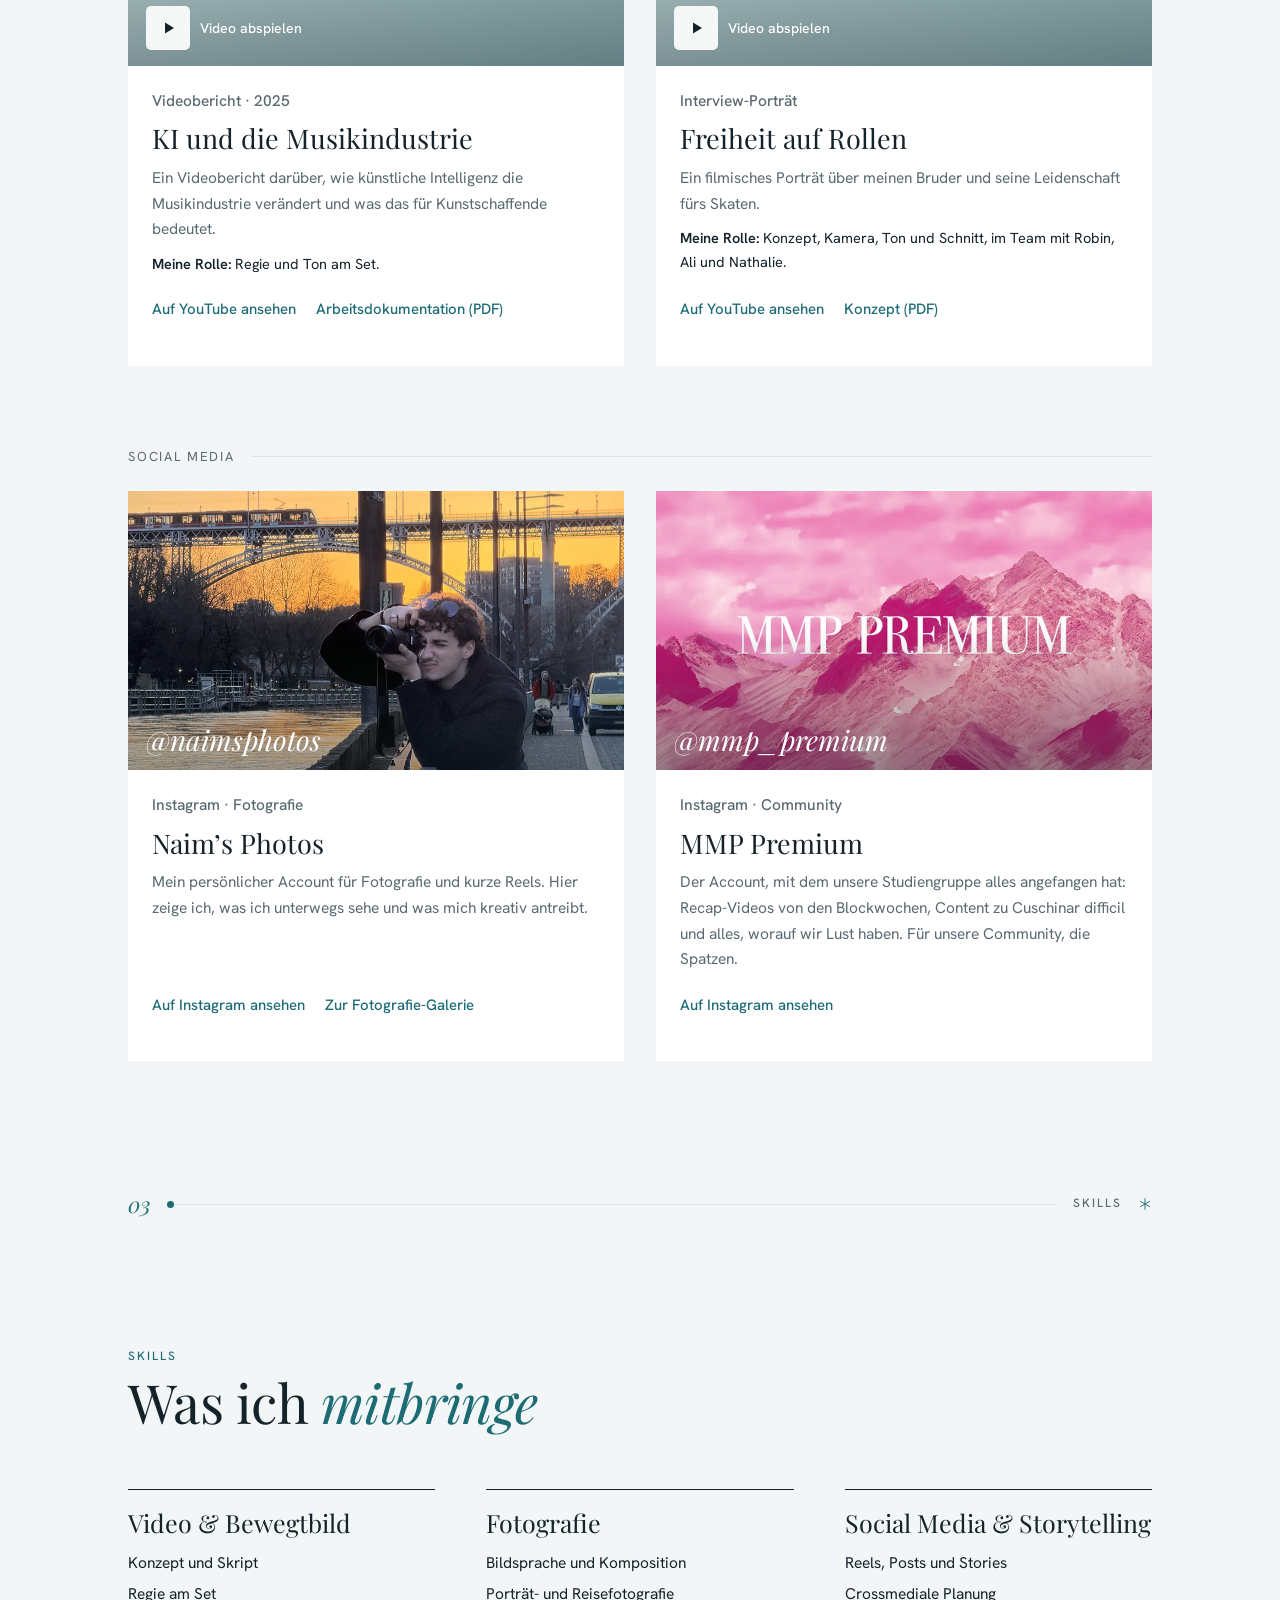
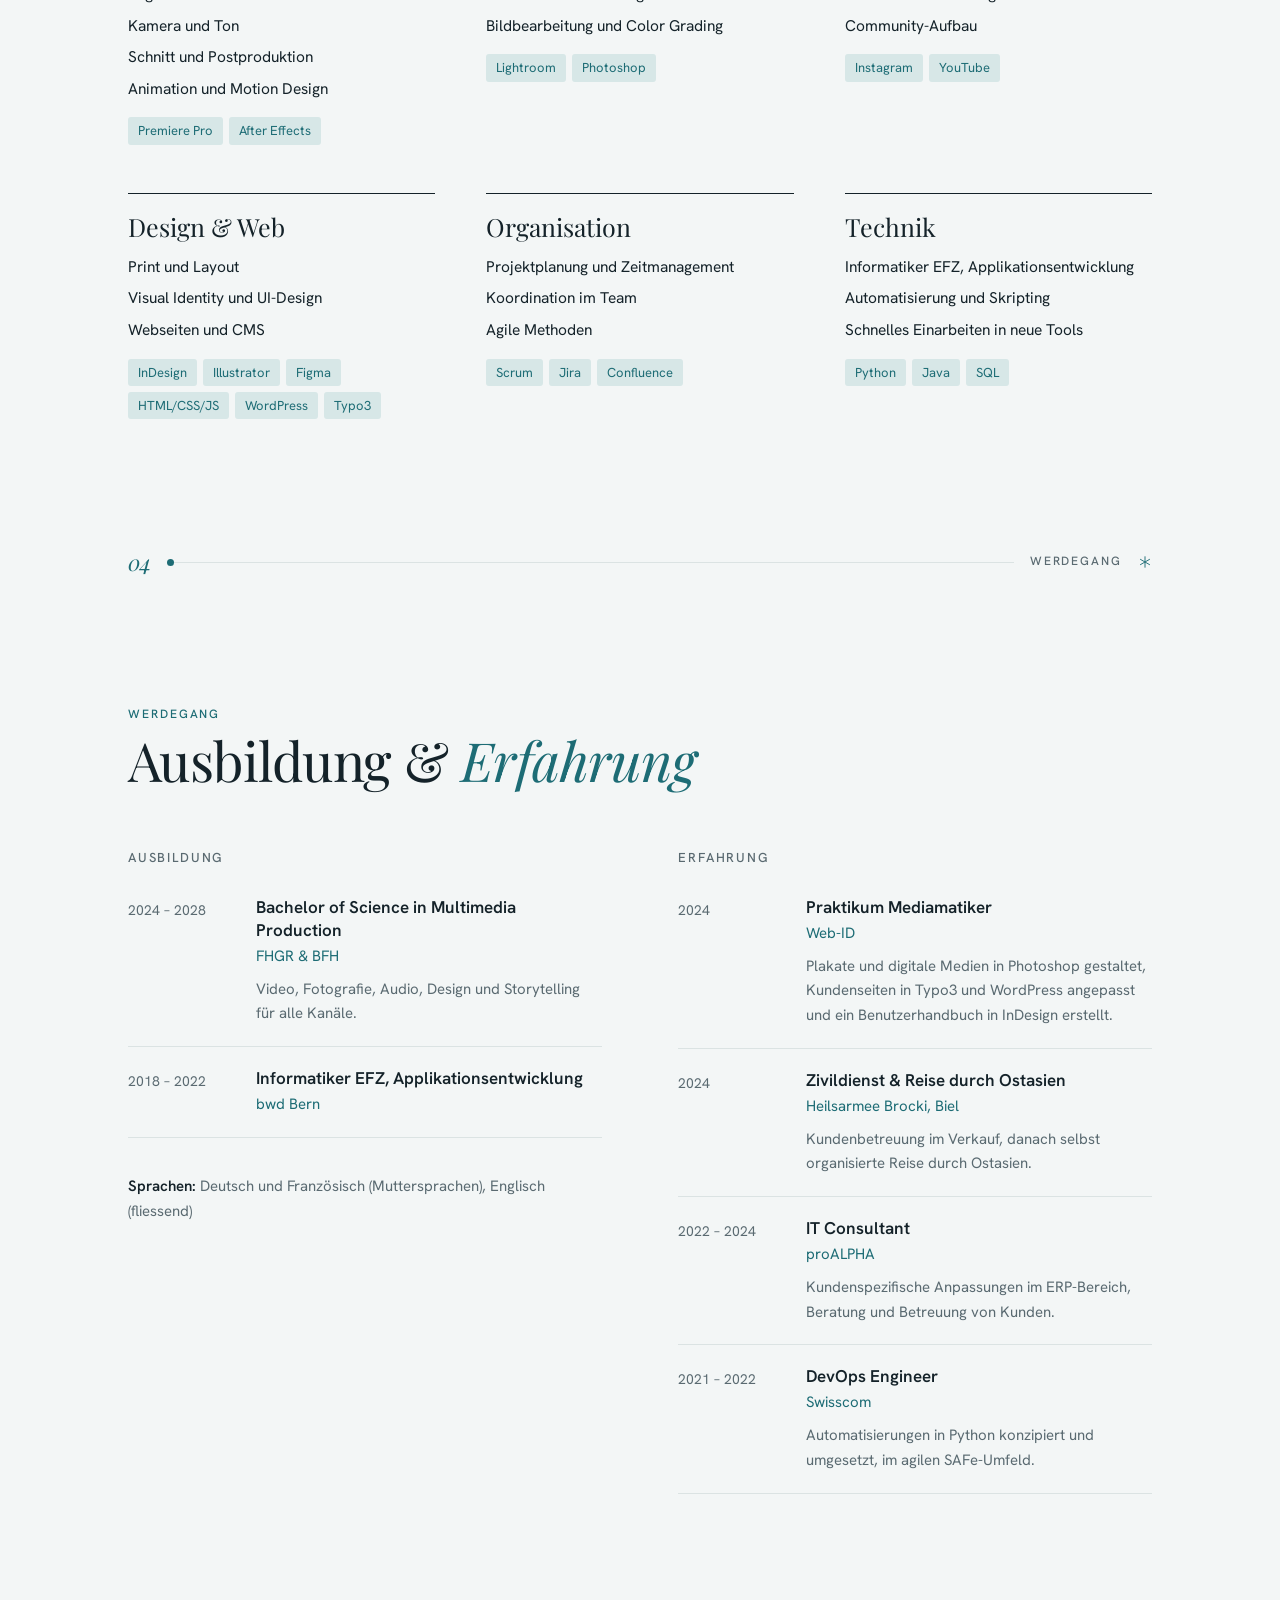
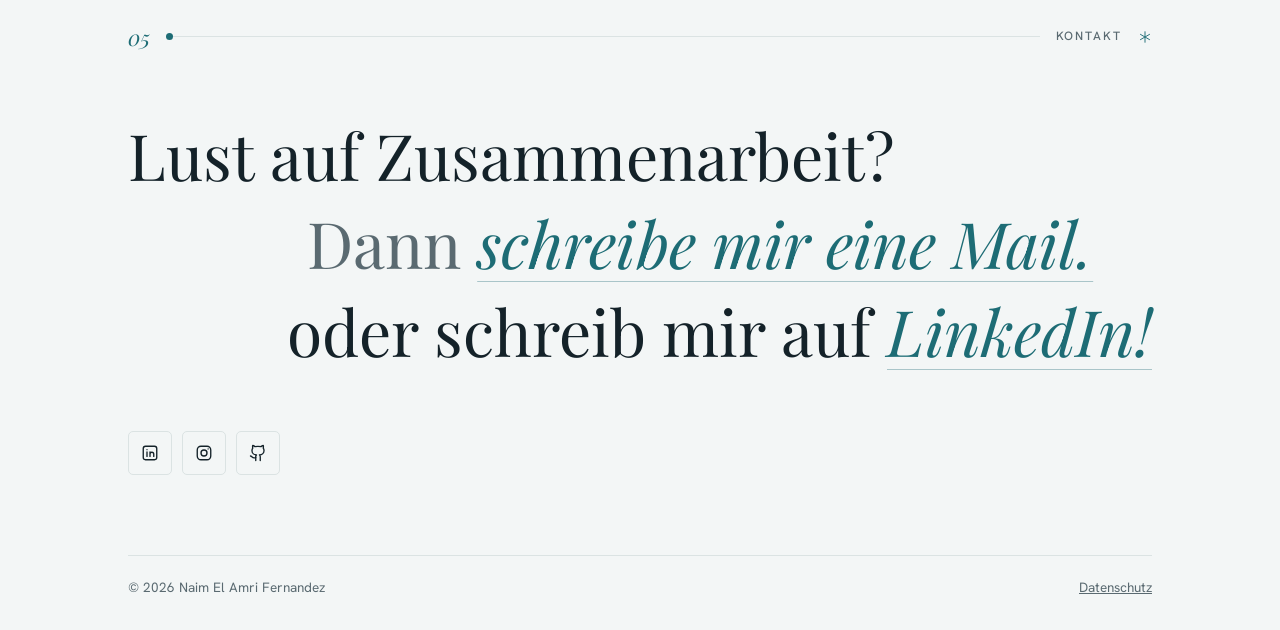
==== commit 65238a21: "Turn the contact block into a staggered conversation Three big lines step from left to right: 'Lust " ====
--- a/index.html
+++ b/index.html
@@ -821,37 +821,28 @@
 
     <footer class="site-footer" id="kontakt">
       <div class="wrap">
-        <h2 class="footer-cta reveal">Lass uns <em>reden.</em></h2>
-        <p class="footer-text reveal" style="--delay: 0.08s">
-          Du suchst Unterstützung bei Video, Fotografie oder Social Media, oder
-          hast einfach eine Idee? Schreib mir, ich freue mich.
-        </p>
-        <div class="footer-actions reveal" style="--delay: 0.16s">
-          <a
-            class="btn btn-primary mail-link"
-            href="https://linkedin.com/in/naim-el-amri-fernandez"
-            data-user="naimelamri"
-            data-domain="outlook.com"
-            target="_blank"
-            rel="noopener"
-          >
-            Schreib mir eine Mail
-            <svg viewBox="0 0 16 16" aria-hidden="true">
-              <path
-                d="M3 8h10M9 4l4 4-4 4"
-                fill="none"
-                stroke="currentColor"
-                stroke-width="1.6"
-              />
-            </svg>
-          </a>
-          <p class="footer-alt">
+        <h2 class="visually-hidden">Kontakt</h2>
+        <div class="talk">
+          <p class="talk-line talk-left reveal">Lust auf Zusammenarbeit?</p>
+          <p class="talk-line talk-mid reveal" style="--delay: 0.15s">
+            Dann
+            <a
+              class="mail-link"
+              href="https://linkedin.com/in/naim-el-amri-fernandez"
+              data-user="naimelamri"
+              data-domain="outlook.com"
+              target="_blank"
+              rel="noopener"
+              >schreibe mir eine Mail.</a
+            >
+          </p>
+          <p class="talk-line talk-right reveal" style="--delay: 0.3s">
             oder schreib mir auf
             <a
               href="https://linkedin.com/in/naim-el-amri-fernandez"
               target="_blank"
               rel="noopener"
-              >LinkedIn</a
+              >LinkedIn!</a
             >
           </p>
         </div>
--- a/styles.css
+++ b/styles.css
@@ -965,49 +965,56 @@
   border-top: 1px solid var(--line);
   padding-block: clamp(56px, 8vw, 96px) 32px;
 }
-.footer-cta {
-  font: 400 clamp(30px, 4.2vw, 48px) / 1.12 var(--font-display);
-  margin: 0;
-  max-width: 24ch;
+/* Kontakt als kleines Gespräch: von links nach rechts versetzt */
+.talk {
+  display: grid;
+  gap: clamp(10px, 1.6vw, 18px);
+}
+.talk-line {
+  margin: 0;
+  font: 400 clamp(32px, 5vw, 64px) / 1.1 var(--font-display);
   text-wrap: balance;
 }
-.footer-cta em {
-  color: var(--accent);
-}
-.footer-text {
-  color: var(--muted);
-  max-width: 48ch;
-  margin: 20px 0 0;
-}
-.footer-actions {
-  display: flex;
-  flex-wrap: wrap;
-  align-items: center;
-  gap: 14px 24px;
-  margin-top: 32px;
-}
-.footer-alt {
-  margin: 0;
-  color: var(--muted);
-}
-.footer-alt a {
-  color: var(--accent);
+.talk-line a {
+  color: var(--accent);
+  font-style: italic;
+  text-decoration: underline;
   text-decoration-thickness: 1px;
-  text-underline-offset: 4px;
+  text-underline-offset: 0.18em;
+  text-decoration-color: color-mix(in srgb, var(--accent) 35%, transparent);
+  transition: text-decoration-color 0.2s ease;
+}
+.talk-line a:hover {
+  text-decoration-color: var(--accent);
+}
+.talk-left {
+  --reveal-x: -32px;
+}
+.talk-mid {
+  --reveal-x: -32px;
+  padding-left: clamp(24px, 14vw, 200px);
+  color: var(--muted);
+}
+.talk-right {
+  --reveal-x: 32px;
+  text-align: right;
 }
 .chapter + .site-footer {
   border-top: 0;
   padding-top: clamp(40px, 6vw, 72px);
 }
-.footer-cta a {
-  color: var(--accent);
-  text-decoration-thickness: 1px;
-  text-underline-offset: 6px;
+.visually-hidden {
+  position: absolute;
+  width: 1px;
+  height: 1px;
+  overflow: hidden;
+  clip: rect(0 0 0 0);
+  white-space: nowrap;
 }
 .social {
   display: flex;
   gap: 10px;
-  margin-top: 32px;
+  margin-top: clamp(40px, 6vw, 64px);
   list-style: none;
   padding: 0;
 }
@@ -1227,7 +1234,7 @@
 /* ---------- Scroll-Animationen (dezent) ---------- */
 .js .reveal {
   opacity: 0;
-  transform: translateY(18px);
+  transform: translate(var(--reveal-x, 0), 18px);
   transition: opacity 0.7s ease, transform 0.7s cubic-bezier(0.2, 0.7, 0.2, 1);
   transition-delay: var(--delay, 0s);
 }
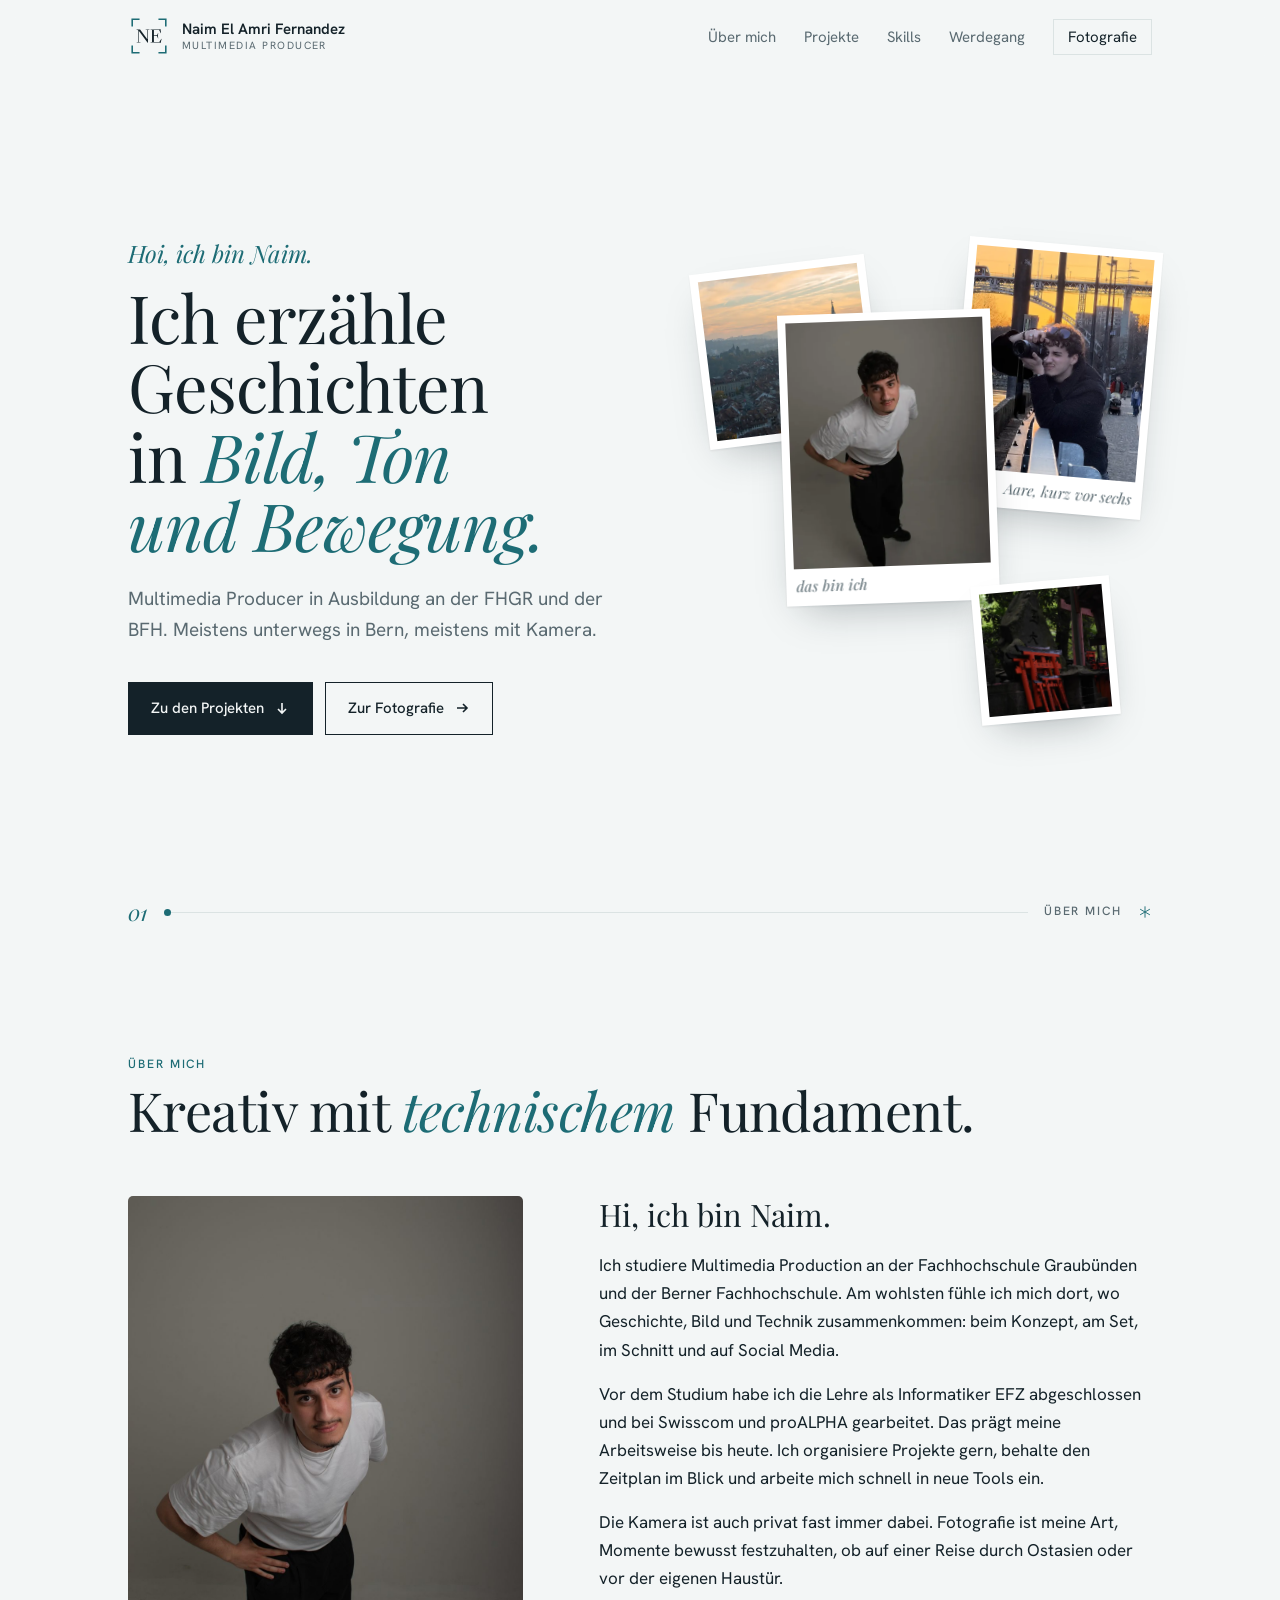
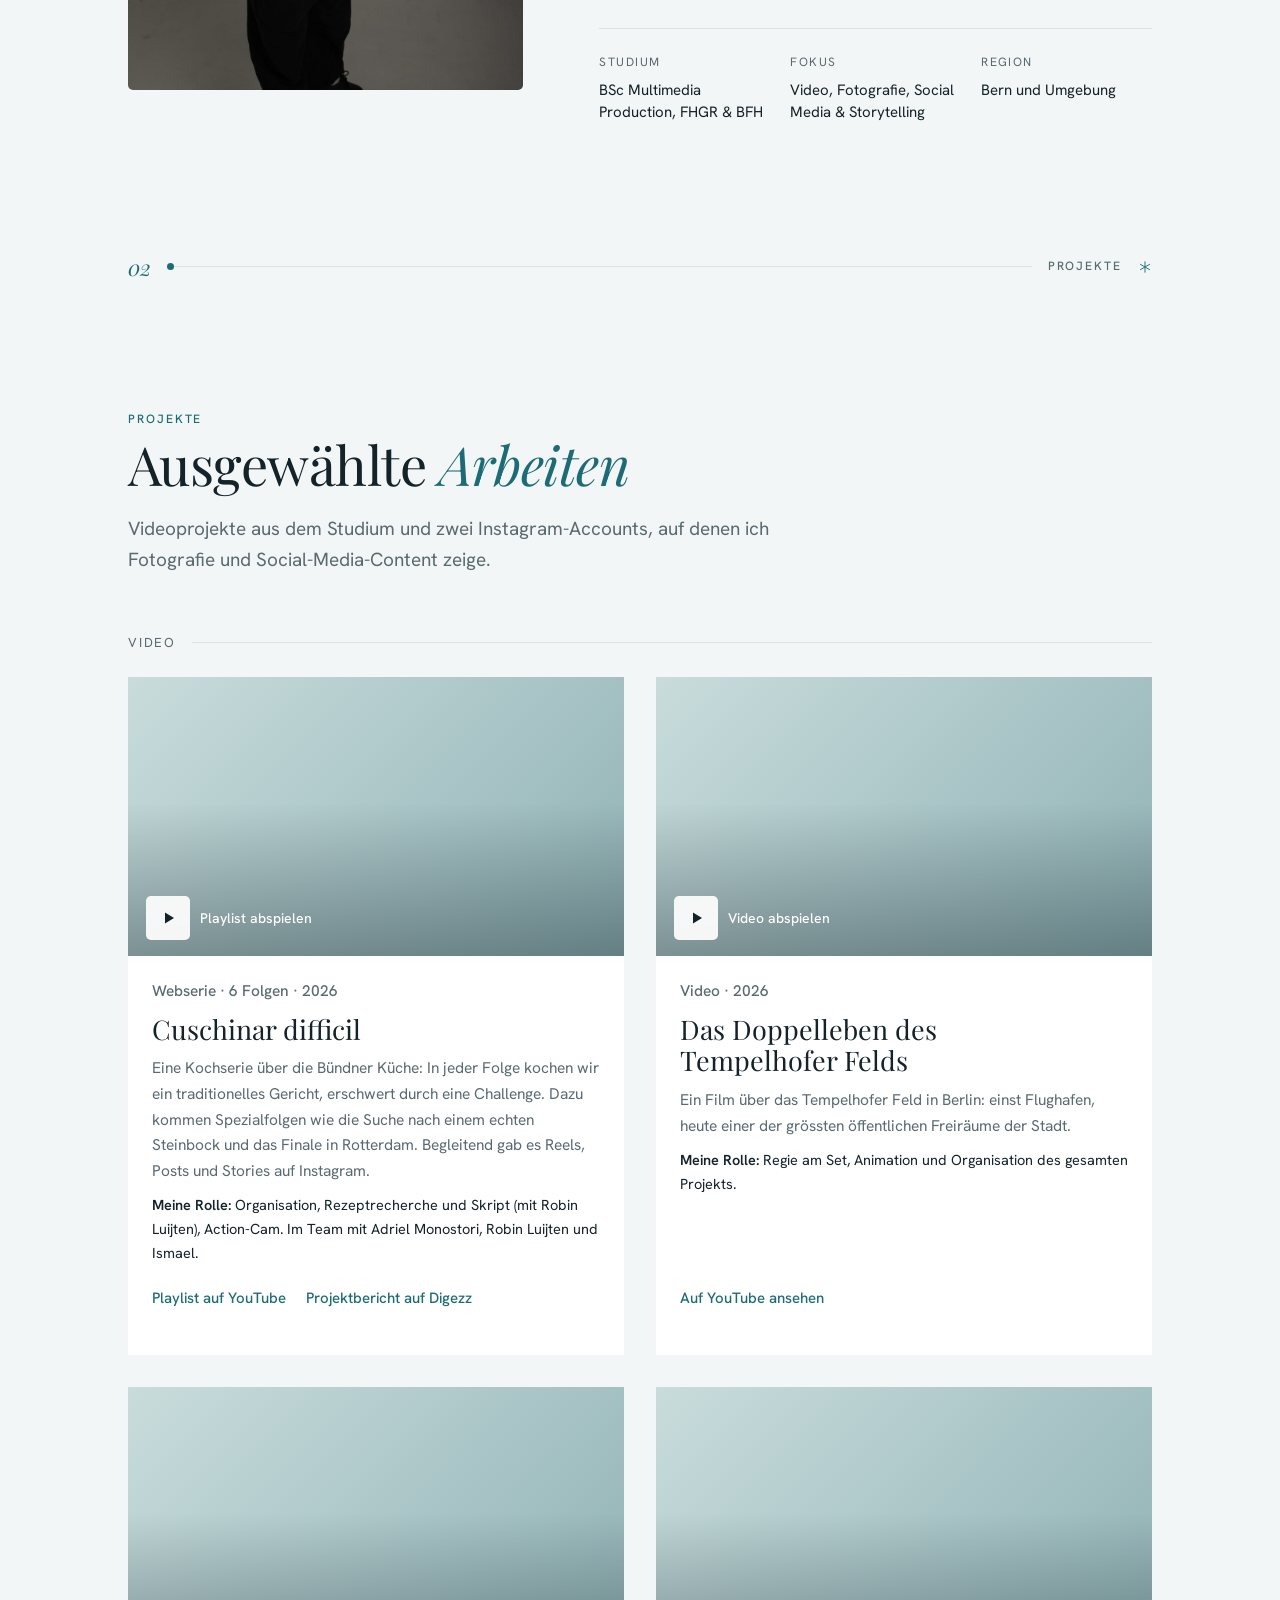
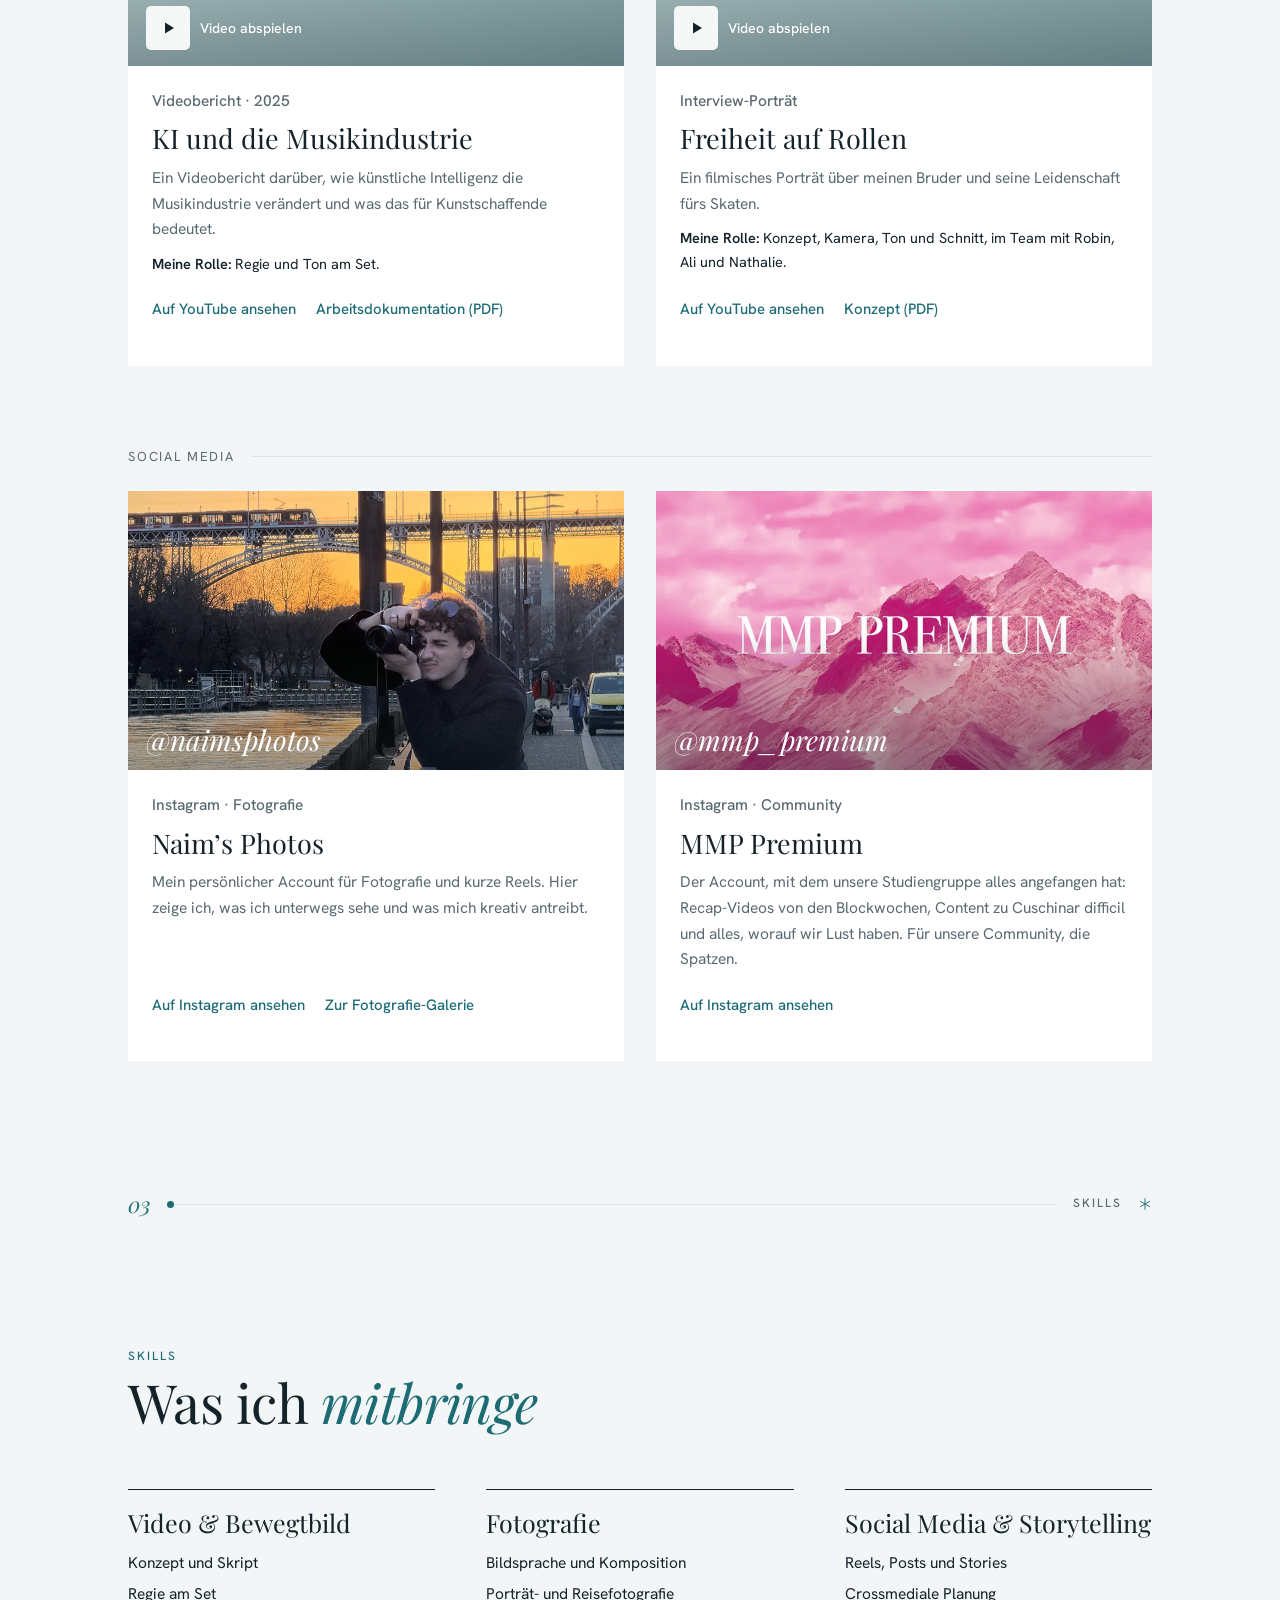
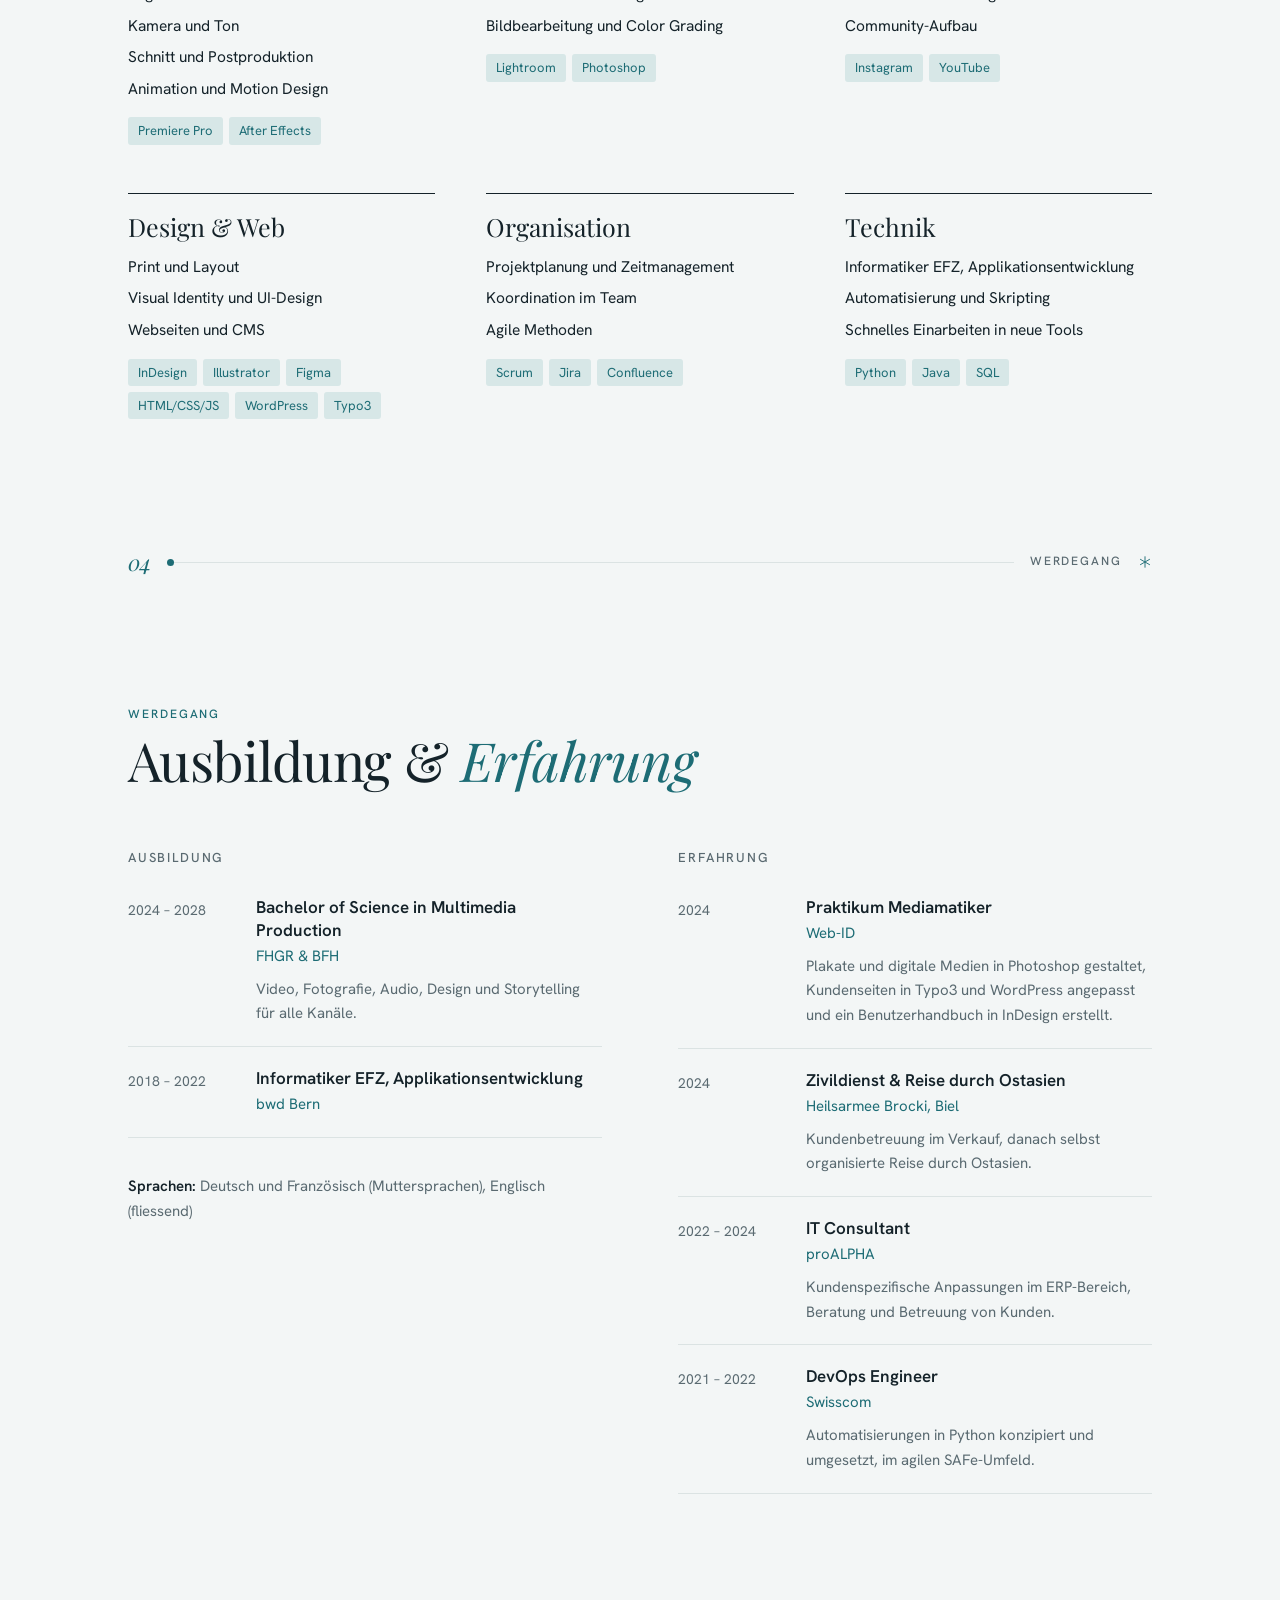
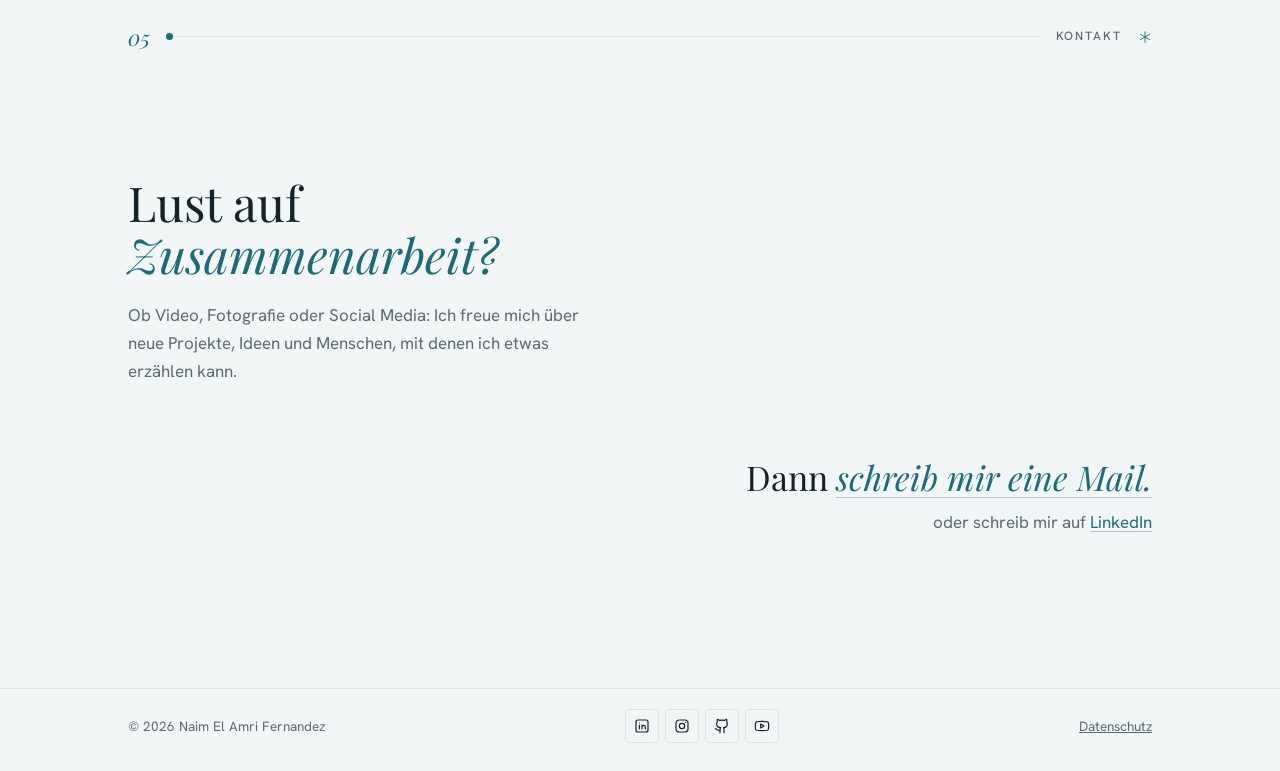
==== commit f3828e15: "Rework the contact section and move profile icons into the footer bar - Question with short text on " ====
--- a/index.html
+++ b/index.html
@@ -819,12 +819,19 @@
       </svg>
     </div>
 
-    <footer class="site-footer" id="kontakt">
+    <section class="contact" id="kontakt" aria-labelledby="kontakt-title">
       <div class="wrap">
-        <h2 class="visually-hidden">Kontakt</h2>
-        <div class="talk">
-          <p class="talk-line talk-left reveal">Lust auf Zusammenarbeit?</p>
-          <p class="talk-line talk-mid reveal" style="--delay: 0.15s">
+        <div class="contact-q reveal" style="--reveal-x: -32px">
+          <h2 class="contact-title" id="kontakt-title">
+            Lust auf <em>Zusammenarbeit?</em>
+          </h2>
+          <p class="contact-text">
+            Ob Video, Fotografie oder Social Media: Ich freue mich über neue
+            Projekte, Ideen und Menschen, mit denen ich etwas erzählen kann.
+          </p>
+        </div>
+        <div class="contact-a reveal" style="--reveal-x: 32px; --delay: 0.15s">
+          <p class="contact-reply">
             Dann
             <a
               class="mail-link"
@@ -833,20 +840,26 @@
               data-domain="outlook.com"
               target="_blank"
               rel="noopener"
-              >schreibe mir eine Mail.</a
+              >schreib mir eine Mail.</a
             >
           </p>
-          <p class="talk-line talk-right reveal" style="--delay: 0.3s">
+          <p class="contact-alt">
             oder schreib mir auf
             <a
               href="https://linkedin.com/in/naim-el-amri-fernandez"
               target="_blank"
               rel="noopener"
-              >LinkedIn!</a
+              >LinkedIn</a
             >
           </p>
         </div>
-        <ul class="social">
+      </div>
+    </section>
+
+    <footer class="site-footer site-footer--bar">
+      <div class="wrap footer-bar">
+        <span>© 2026 Naim El Amri Fernandez</span>
+        <ul class="social social--small">
           <li>
             <a
               href="https://linkedin.com/in/naim-el-amri-fernandez"
@@ -915,11 +928,31 @@
               </svg>
             </a>
           </li>
+          <li>
+            <a
+              href="https://www.youtube.com/playlist?list=PLBDZt1fObJvuMvbIPOS-Mj3StlovrY8gO"
+              target="_blank"
+              rel="noopener"
+              aria-label="YouTube: MMP Premium"
+            >
+              <svg
+                viewBox="0 0 24 24"
+                fill="none"
+                stroke="currentColor"
+                stroke-width="1.8"
+                stroke-linecap="round"
+                stroke-linejoin="round"
+                aria-hidden="true"
+              >
+                <path
+                  d="M2.5 17a24.1 24.1 0 0 1 0-10 2 2 0 0 1 1.4-1.4 49.6 49.6 0 0 1 16.2 0A2 2 0 0 1 21.5 7a24.1 24.1 0 0 1 0 10 2 2 0 0 1-1.4 1.4 49.6 49.6 0 0 1-16.2 0A2 2 0 0 1 2.5 17"
+                />
+                <path d="m10 15 5-3-5-3z" />
+              </svg>
+            </a>
+          </li>
         </ul>
-        <div class="footer-bottom">
-          <span>© 2026 Naim El Amri Fernandez</span>
-          <a href="datenschutz.html">Datenschutz</a>
-        </div>
+        <a href="datenschutz.html">Datenschutz</a>
       </div>
     </footer>
 
--- a/styles.css
+++ b/styles.css
@@ -965,43 +965,89 @@
   border-top: 1px solid var(--line);
   padding-block: clamp(56px, 8vw, 96px) 32px;
 }
-/* Kontakt als kleines Gespräch: von links nach rechts versetzt */
-.talk {
-  display: grid;
-  gap: clamp(10px, 1.6vw, 18px);
-}
-.talk-line {
-  margin: 0;
-  font: 400 clamp(32px, 5vw, 64px) / 1.1 var(--font-display);
-  text-wrap: balance;
-}
-.talk-line a {
-  color: var(--accent);
-  font-style: italic;
+/* Kontakt: Frage links, Antwort rechts, beide gleiten von ihrer Seite herein */
+.contact {
+  padding-block: clamp(72px, 10vw, 136px) clamp(88px, 12vw, 152px);
+}
+.contact-q {
+  max-width: 34rem;
+}
+.contact-title {
+  font: 400 clamp(32px, 4vw, 48px) / 1.1 var(--font-display);
+  margin: 0;
+}
+.contact-title em {
+  color: var(--accent);
+}
+.contact-text {
+  color: var(--muted);
+  margin: 20px 0 0;
+  max-width: 46ch;
+}
+.contact-a {
+  text-align: right;
+  margin-top: clamp(40px, 6vw, 72px);
+}
+.contact-reply {
+  margin: 0;
+  font: 400 clamp(24px, 2.8vw, 34px) / 1.2 var(--font-display);
+  color: var(--ink);
+}
+.contact-reply a,
+.contact-alt a {
+  color: var(--accent);
   text-decoration: underline;
   text-decoration-thickness: 1px;
   text-underline-offset: 0.18em;
   text-decoration-color: color-mix(in srgb, var(--accent) 35%, transparent);
   transition: text-decoration-color 0.2s ease;
 }
-.talk-line a:hover {
+.contact-reply a {
+  font-style: italic;
+}
+.contact-reply a:hover,
+.contact-alt a:hover {
   text-decoration-color: var(--accent);
 }
-.talk-left {
-  --reveal-x: -32px;
-}
-.talk-mid {
-  --reveal-x: -32px;
-  padding-left: clamp(24px, 14vw, 200px);
-  color: var(--muted);
-}
-.talk-right {
-  --reveal-x: 32px;
-  text-align: right;
-}
-.chapter + .site-footer {
-  border-top: 0;
-  padding-top: clamp(40px, 6vw, 72px);
+.contact-alt {
+  margin: 10px 0 0;
+  color: var(--muted);
+  font-size: 17px;
+}
+
+/* Fussleiste: Copyright, Profile, Datenschutz */
+.site-footer--bar {
+  border-top: 1px solid var(--line);
+  padding-block: 20px 28px;
+}
+.footer-bar {
+  display: flex;
+  flex-wrap: wrap;
+  align-items: center;
+  justify-content: space-between;
+  gap: 12px 24px;
+  font-size: 13.5px;
+  color: var(--muted);
+}
+.footer-bar > a {
+  color: var(--muted);
+}
+.footer-bar .social {
+  margin: 0;
+  gap: 6px;
+}
+.footer-bar .social a {
+  width: 34px;
+  height: 34px;
+}
+.footer-bar .social svg {
+  width: 16px;
+  height: 16px;
+}
+@media (max-width: 760px) {
+  .footer-bar {
+    justify-content: flex-start;
+  }
 }
 .visually-hidden {
   position: absolute;
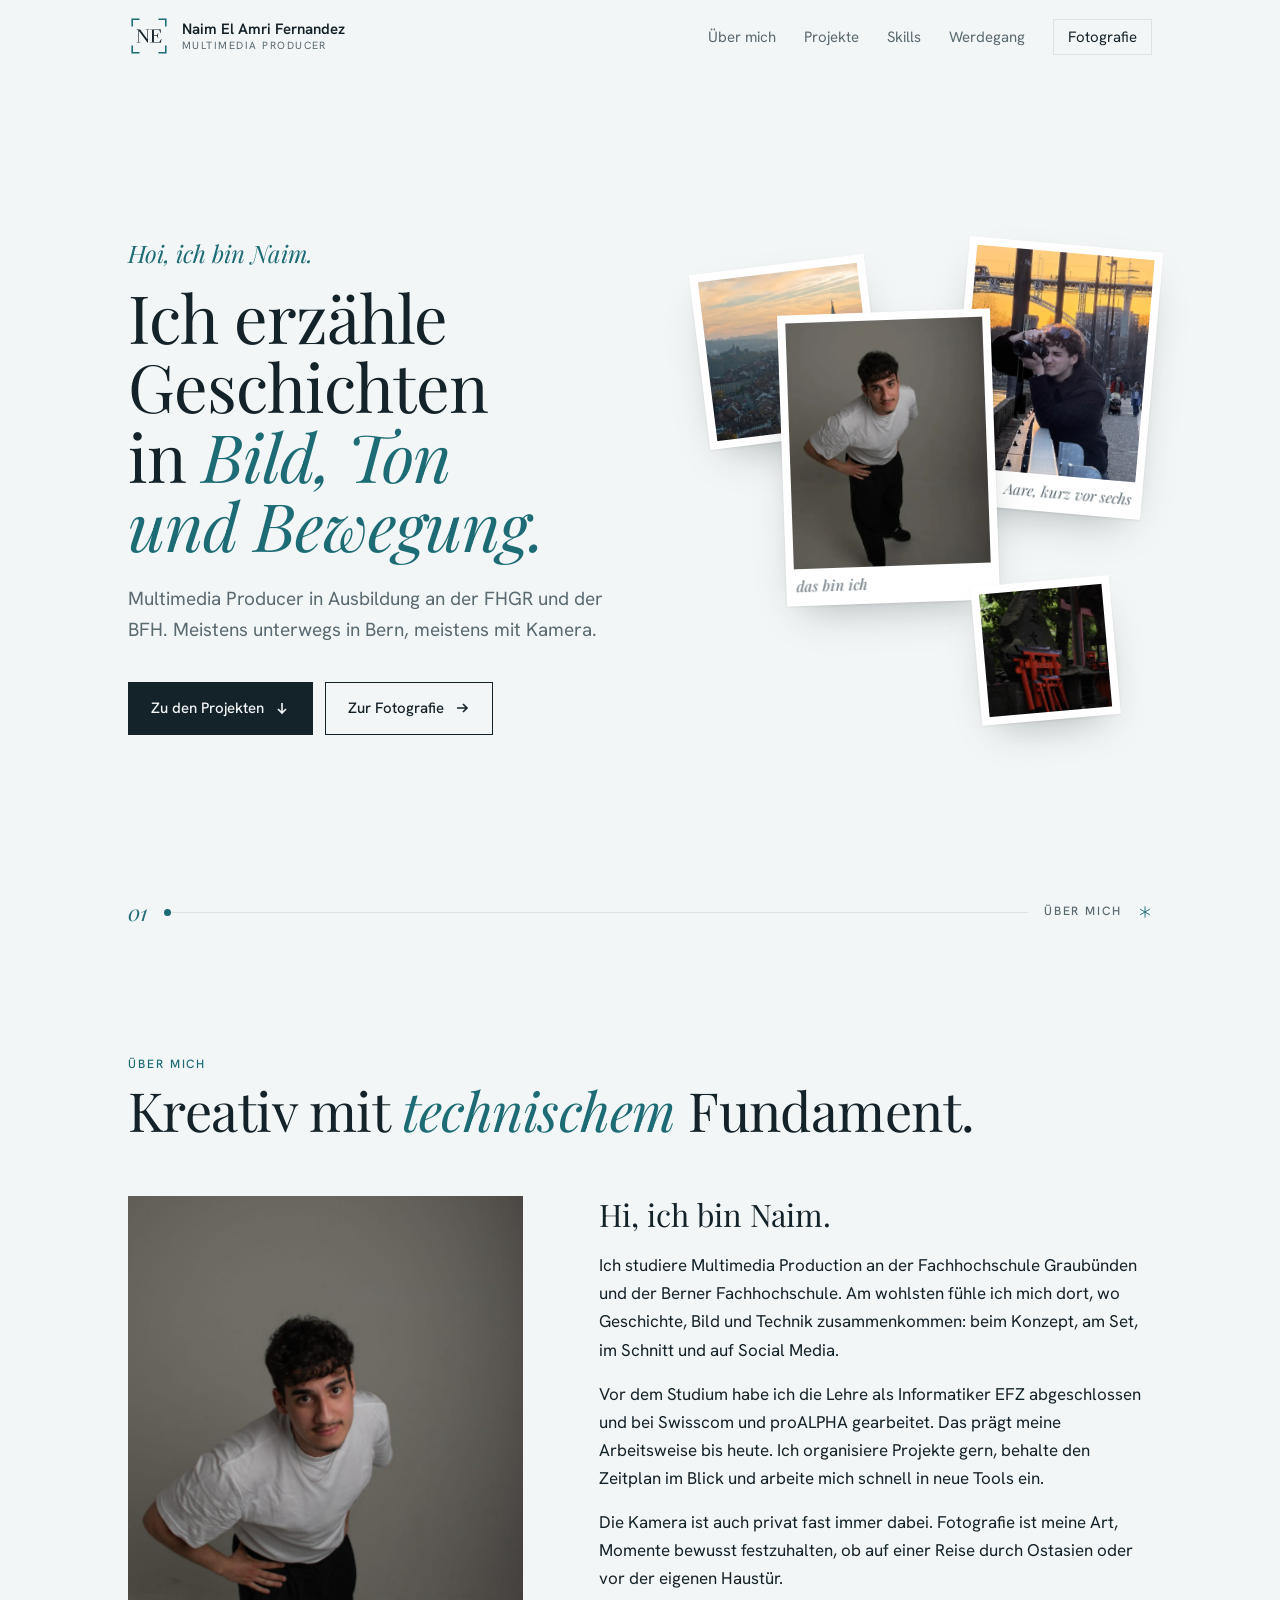
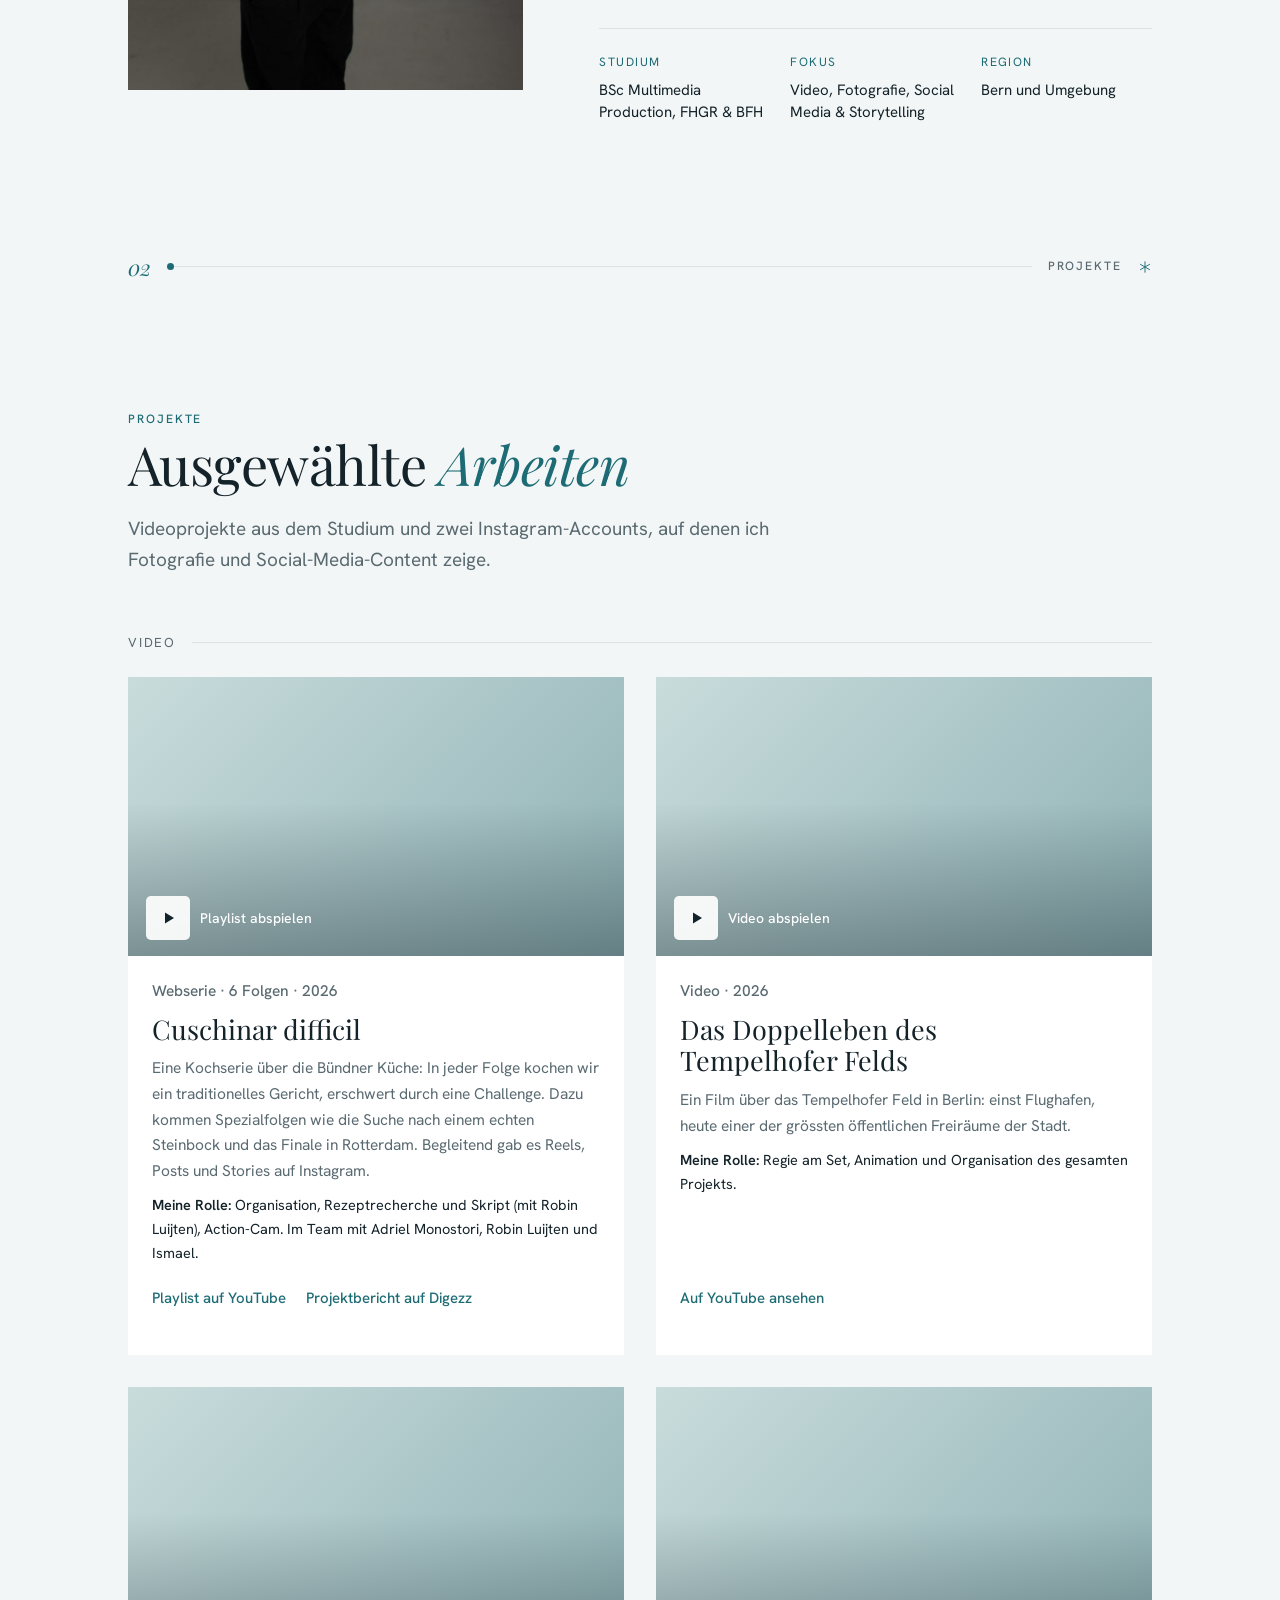
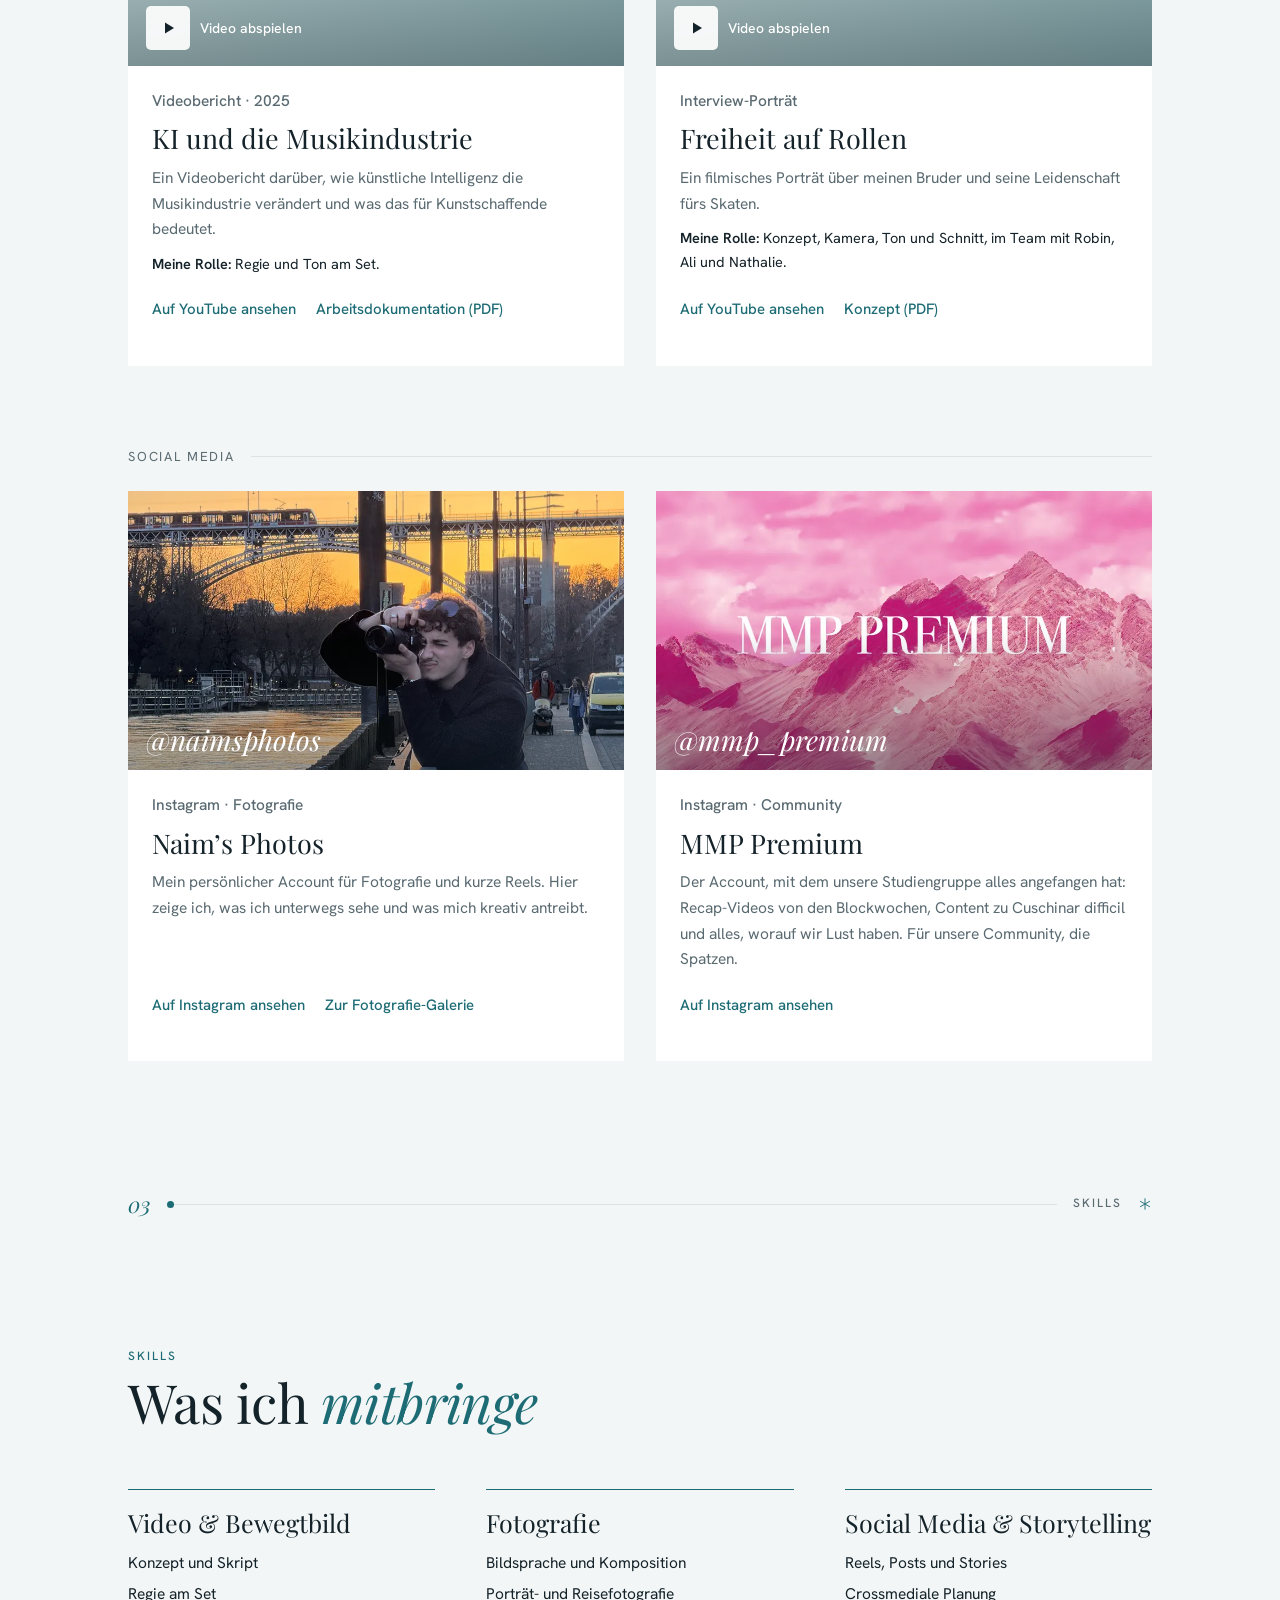
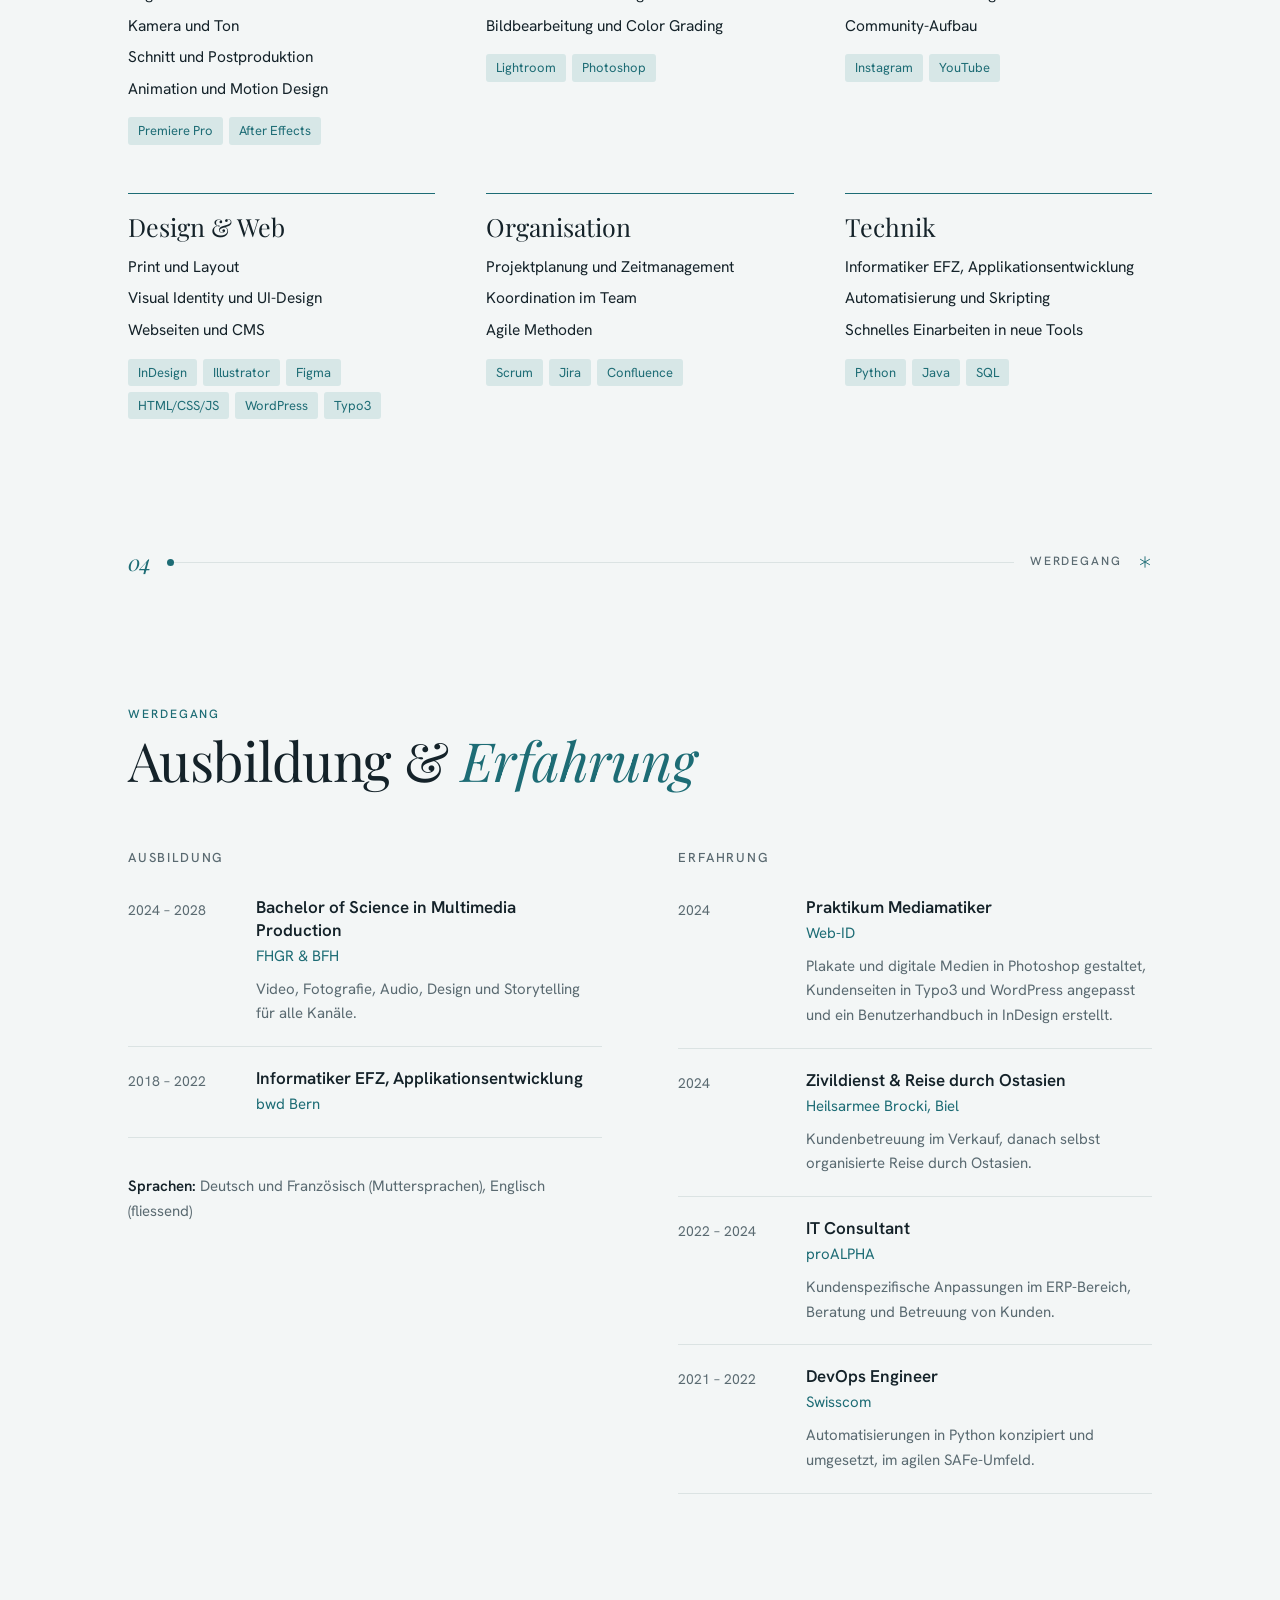
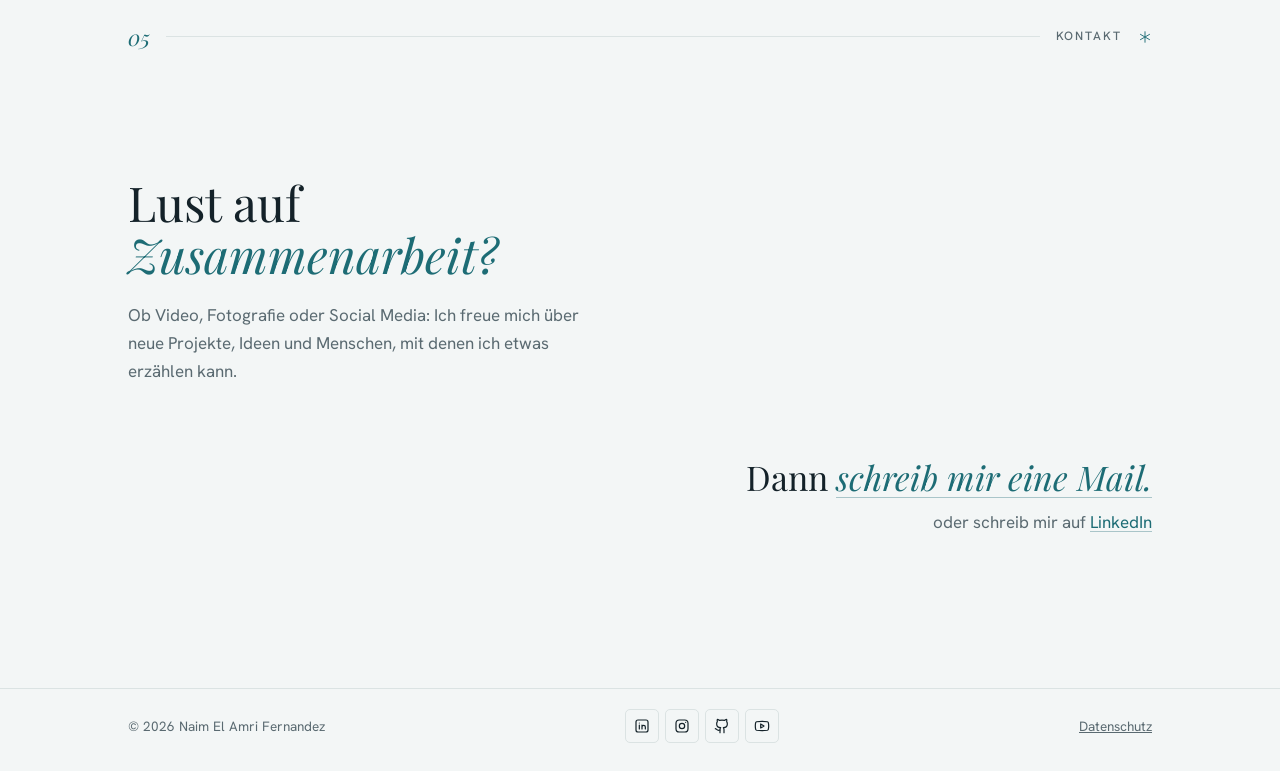
==== commit 572c0e27: "Drop the travelling dot from the Kontakt chapter marker Co-Authored-By: Claude Opus 5.5 <noreply@ant" ====
--- a/index.html
+++ b/index.html
@@ -804,7 +804,7 @@
       </section>
     </main>
 
-    <div class="wrap chapter" aria-hidden="true">
+    <div class="wrap chapter chapter--plain" aria-hidden="true">
       <span class="chapter-num">05</span>
       <span class="chapter-line"></span>
       <span class="chapter-name">Kontakt</span>
@@ -830,8 +830,11 @@
             Projekte, Ideen und Menschen, mit denen ich etwas erzählen kann.
           </p>
         </div>
-        <div class="contact-a reveal" style="--reveal-x: 32px; --delay: 0.15s">
-          <p class="contact-reply">
+        <div class="contact-a">
+          <p
+            class="contact-reply reveal"
+            style="--reveal-x: 32px; --delay: 0.15s"
+          >
             Dann
             <a
               class="mail-link"
@@ -843,7 +846,7 @@
               >schreib mir eine Mail.</a
             >
           </p>
-          <p class="contact-alt">
+          <p class="contact-alt reveal" style="--reveal-x: 32px; --delay: 0.5s">
             oder schreib mir auf
             <a
               href="https://linkedin.com/in/naim-el-amri-fernandez"
@@ -930,7 +933,7 @@
           </li>
           <li>
             <a
-              href="https://www.youtube.com/playlist?list=PLBDZt1fObJvuMvbIPOS-Mj3StlovrY8gO"
+              href="https://www.youtube.com/@MMP-Premium"
               target="_blank"
               rel="noopener"
               aria-label="YouTube: MMP Premium"
--- a/styles.css
+++ b/styles.css
@@ -353,6 +353,10 @@
   background: var(--accent);
   transform: translateX(calc(var(--progress, 1) * (100cqw - 7px)));
 }
+/* Vor dem Kontakt ohne Punkt: dort erreicht er das Ende nie */
+.chapter--plain .chapter-line::after {
+  content: none;
+}
 .chapter-star {
   width: 14px;
   height: 14px;
@@ -622,7 +626,7 @@
   font-size: 12px;
   letter-spacing: 0.12em;
   text-transform: uppercase;
-  color: var(--muted);
+  color: var(--accent);
   margin-bottom: 6px;
 }
 .facts dd {
@@ -858,7 +862,7 @@
   font: 400 25px/1.2 var(--font-display);
   margin: 0 0 12px;
   padding-top: 18px;
-  border-top: 1px solid var(--ink);
+  border-top: 1px solid var(--accent);
 }
 .skill-group ul {
   list-style: none;
@@ -968,6 +972,7 @@
 /* Kontakt: Frage links, Antwort rechts, beide gleiten von ihrer Seite herein */
 .contact {
   padding-block: clamp(72px, 10vw, 136px) clamp(88px, 12vw, 152px);
+  overflow-x: clip;
 }
 .contact-q {
   max-width: 34rem;
@@ -1289,6 +1294,75 @@
   transform: none;
 }
 
+/* ---------- Kleine Bewegungen beim Scrollen ----------
+   Alles bleibt dezent und hört auf, sobald es an seinem Platz ist. */
+
+/* Lesefortschritt als feine Linie unter dem Header */
+.scroll-progress {
+  position: absolute;
+  left: 0;
+  bottom: -1px;
+  width: 100%;
+  height: 2px;
+  background: var(--accent);
+  transform-origin: left;
+  transform: scaleX(var(--page-progress, 0));
+  pointer-events: none;
+}
+
+/* Kursives Wort im Section-Titel kommt einen Moment später */
+.js .section-head .section-title em {
+  display: inline-block;
+  opacity: 0;
+  translate: 0 0.25em;
+  transition: opacity 0.6s ease 0.25s,
+    translate 0.7s cubic-bezier(0.2, 0.7, 0.2, 1) 0.25s;
+}
+.js .section-head.is-visible .section-title em {
+  opacity: 1;
+  translate: 0 0;
+}
+
+/* Porträt bewegt sich im Rahmen etwas langsamer als die Seite */
+.about-photo {
+  overflow: hidden;
+}
+.about-photo img {
+  scale: 1.08;
+  translate: 0 var(--photo-shift, 0px);
+  will-change: translate;
+}
+
+/* Tool-Tags und Werdegang-Einträge erscheinen nacheinander */
+.js .reveal .tools span,
+.js .reveal .cv-item {
+  opacity: 0;
+  translate: 0 8px;
+  transition: opacity 0.5s ease, translate 0.6s cubic-bezier(0.2, 0.7, 0.2, 1);
+  transition-delay: calc(0.25s + var(--i, 0) * 60ms);
+}
+.js .reveal.is-visible .tools span,
+.js .reveal.is-visible .cv-item {
+  opacity: 1;
+  translate: 0 0;
+}
+
+/* Projektkarten heben sich beim Überfahren leicht an */
+.project {
+  transition: translate 0.35s ease, box-shadow 0.35s ease;
+}
+.js .project.reveal {
+  transition: opacity 0.7s ease, transform 0.7s cubic-bezier(0.2, 0.7, 0.2, 1),
+    translate 0.35s ease, box-shadow 0.35s ease;
+  transition-delay: var(--delay, 0s), var(--delay, 0s), 0s, 0s;
+}
+@media (hover: hover) {
+  .project:hover {
+    translate: 0 -4px;
+    box-shadow: 0 22px 40px -28px rgba(20, 34, 41, 0.45);
+  }
+}
+
 @media (prefers-reduced-motion: reduce) {
   html {
     scroll-behavior: auto;
@@ -1297,6 +1371,18 @@
     opacity: 1;
     transform: none;
     transition: none;
+  }
+  .js .section-head .section-title em,
+  .js .reveal .tools span,
+  .js .reveal .cv-item {
+    opacity: 1;
+    translate: none;
+  }
+  .about-photo img {
+    translate: none;
+  }
+  .project:hover {
+    translate: none;
   }
   *,
   *::before,
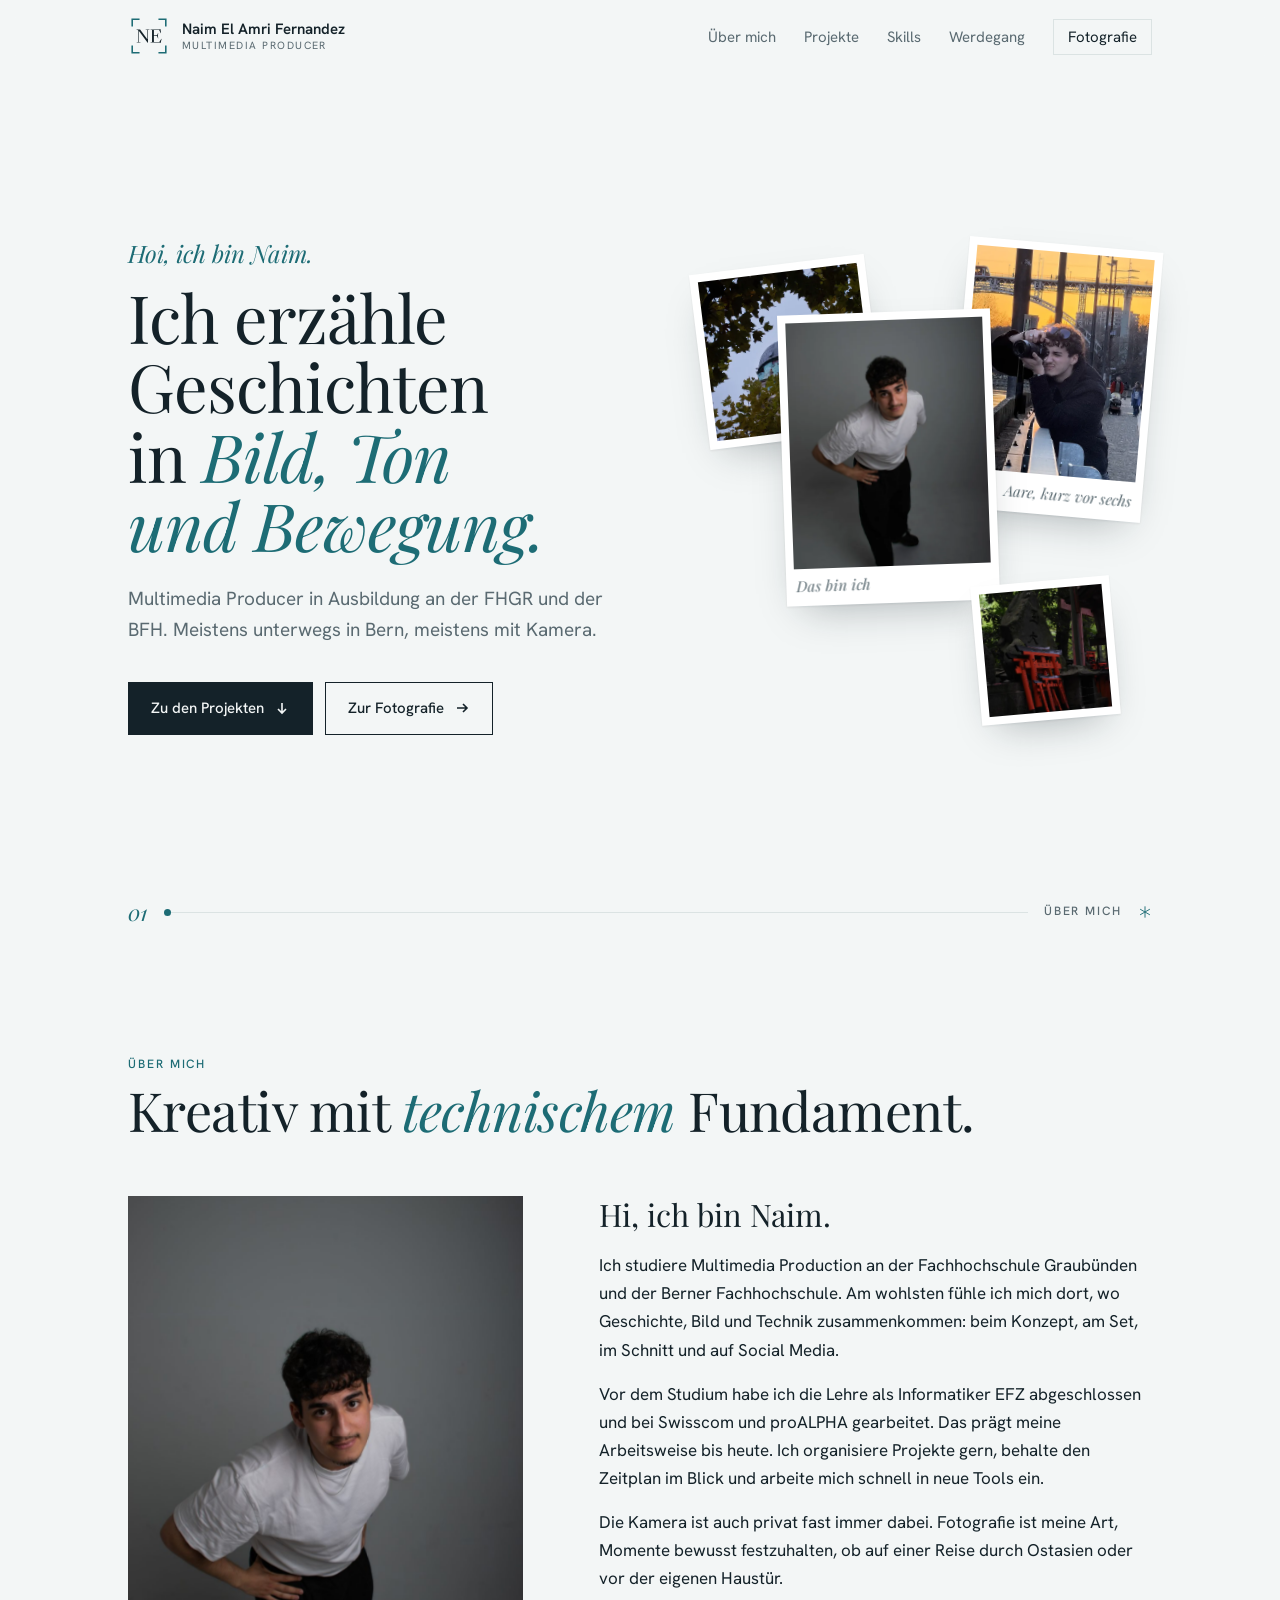
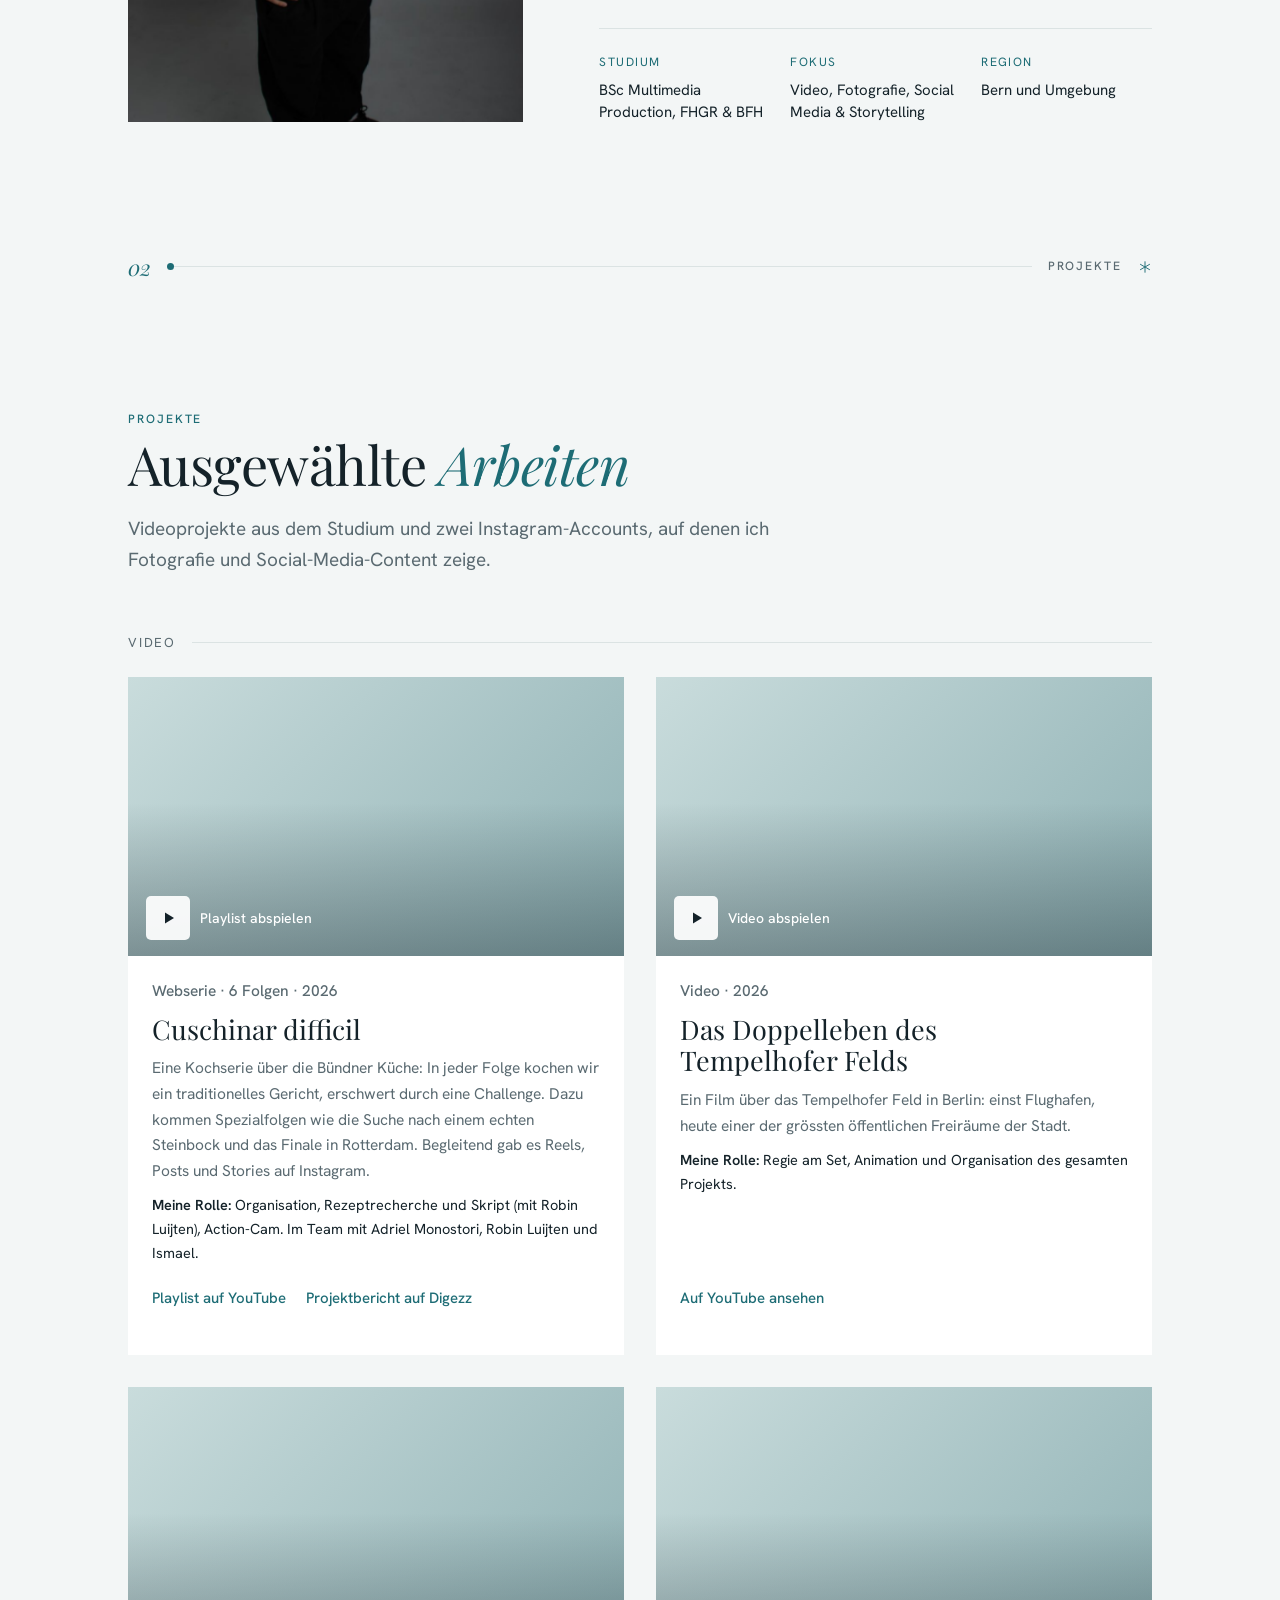
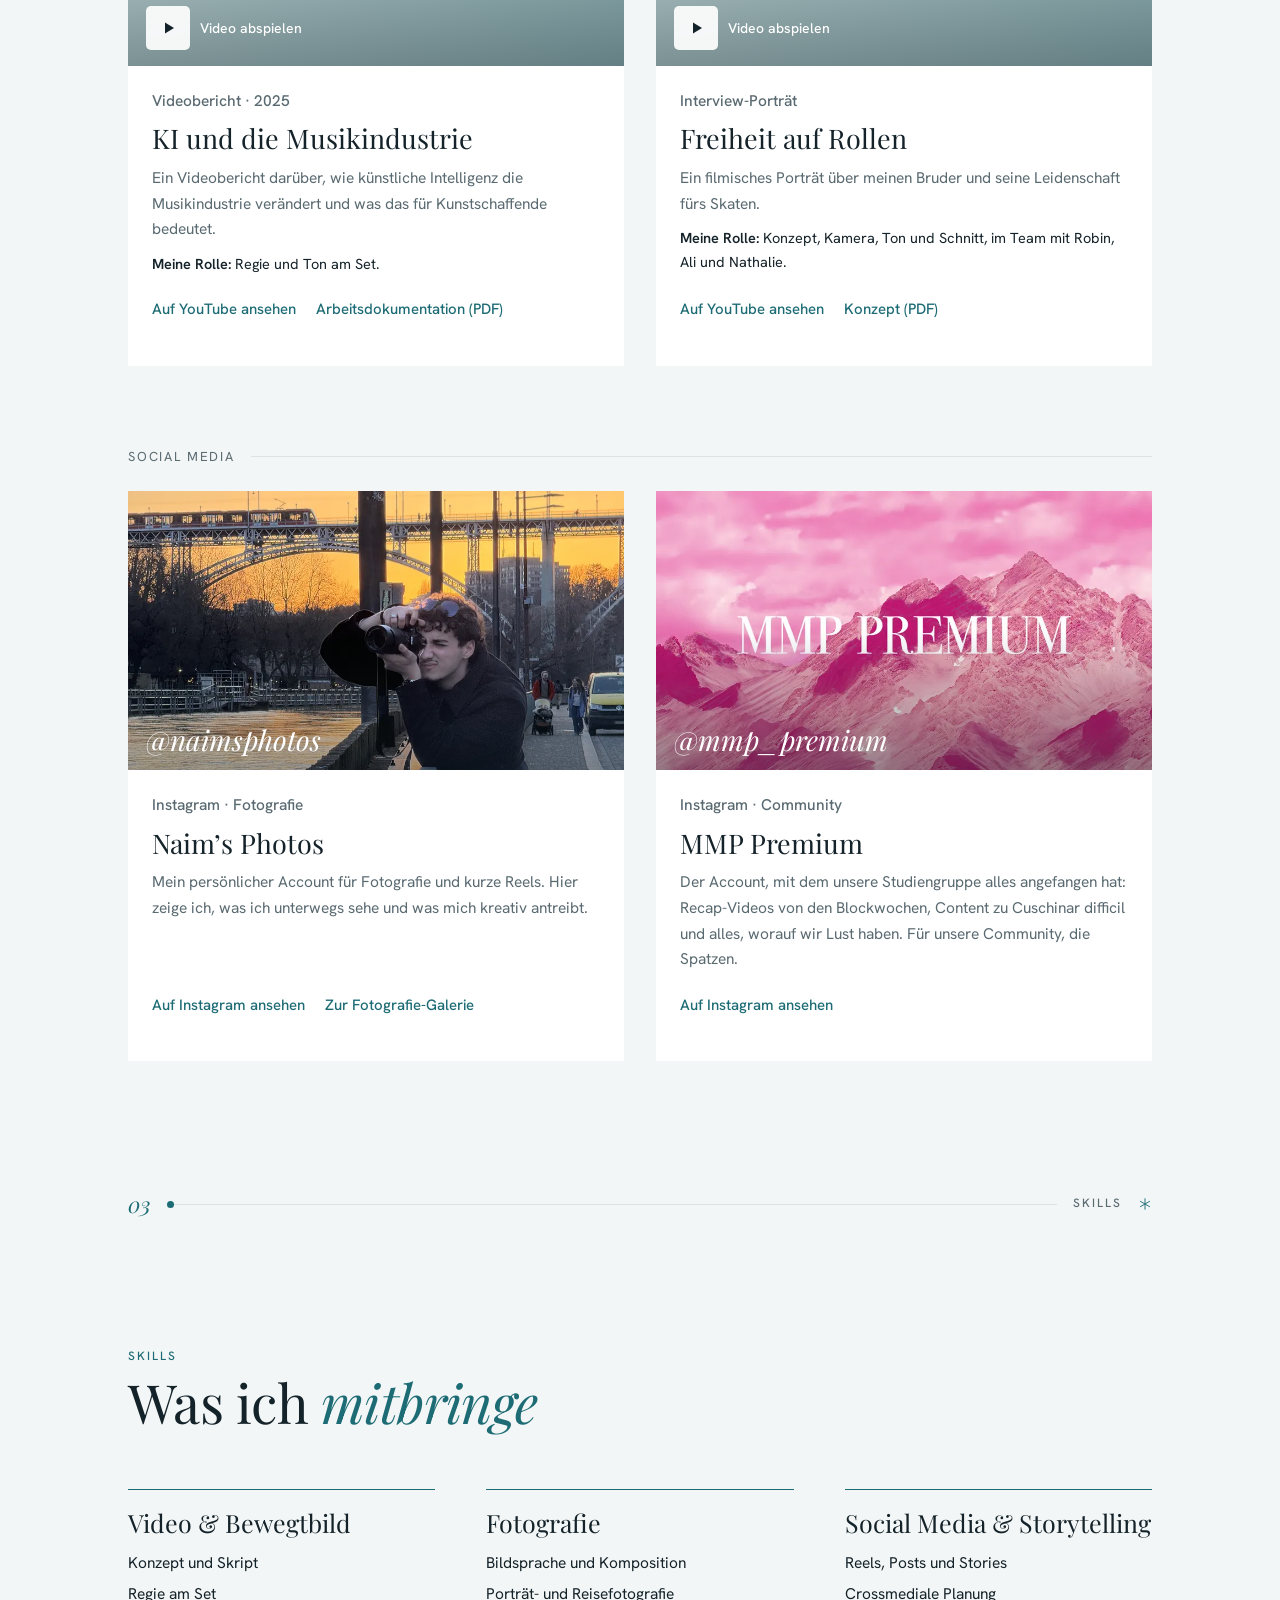
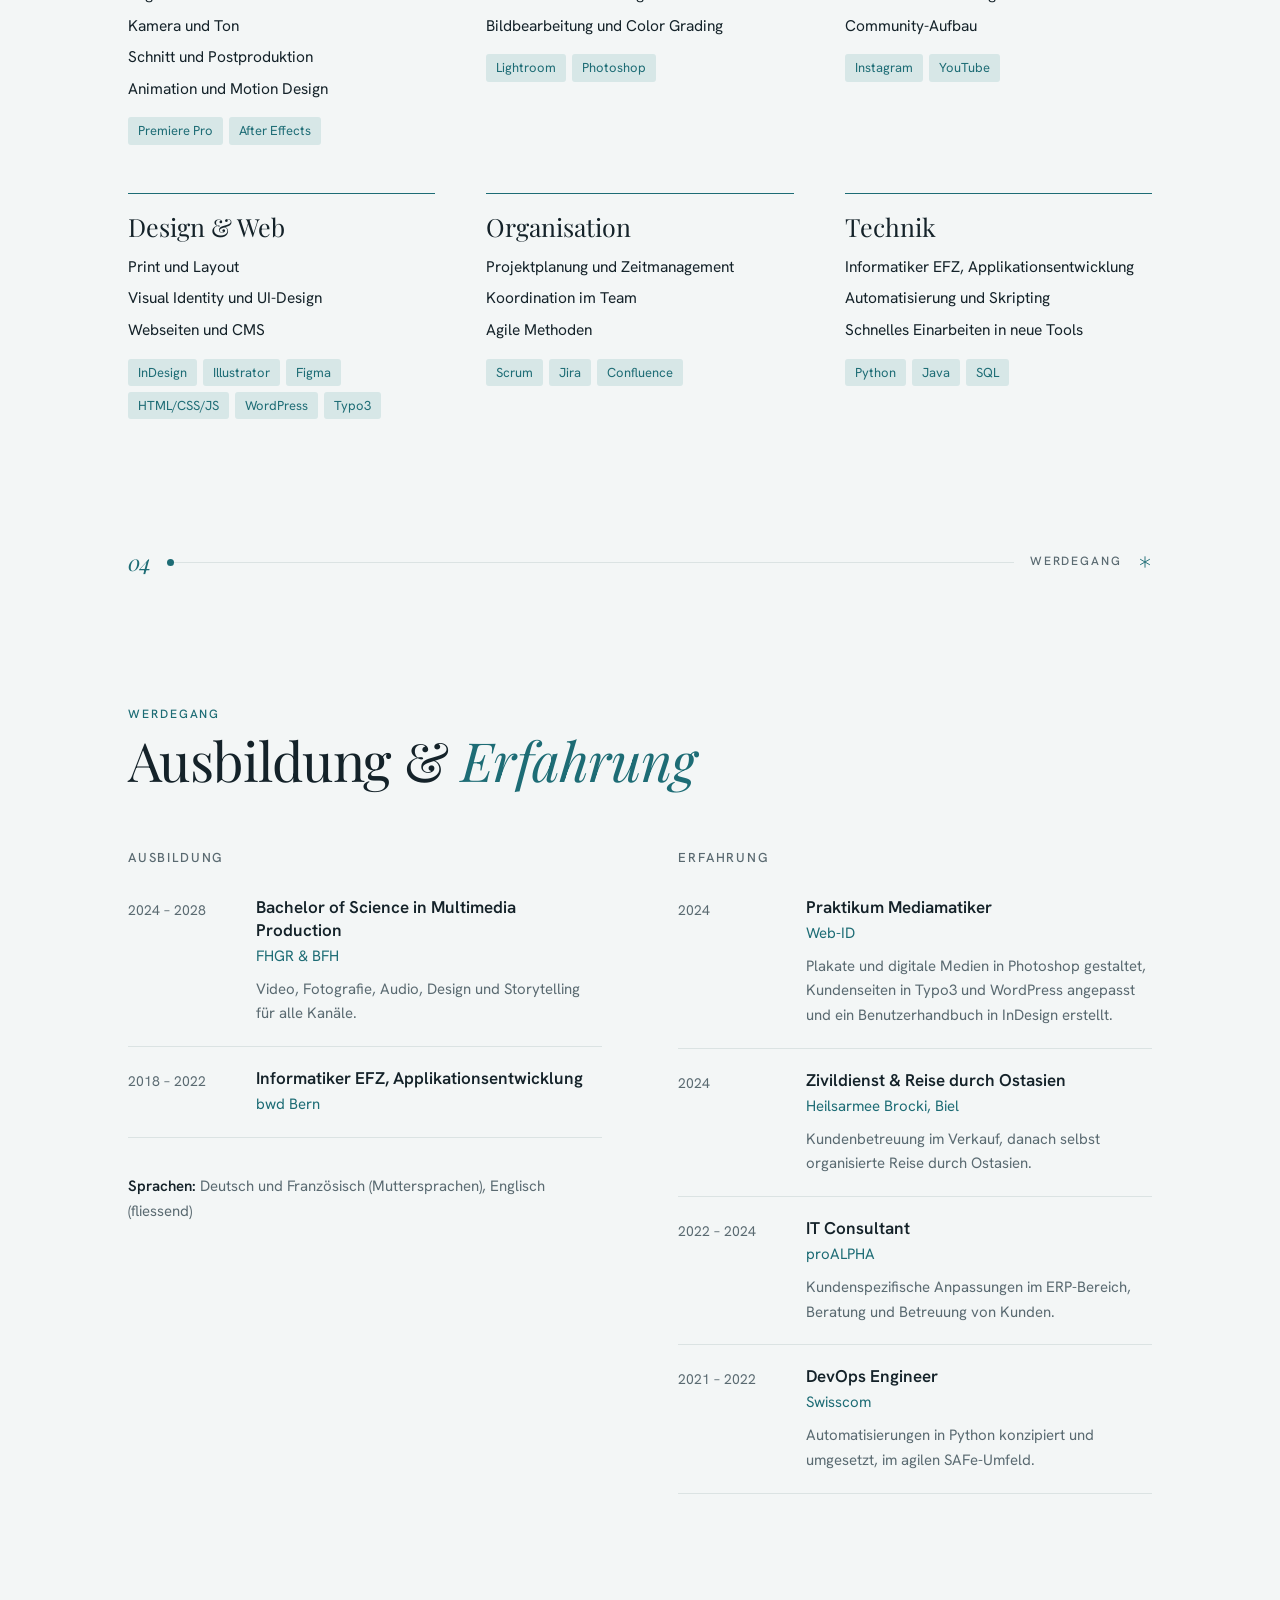
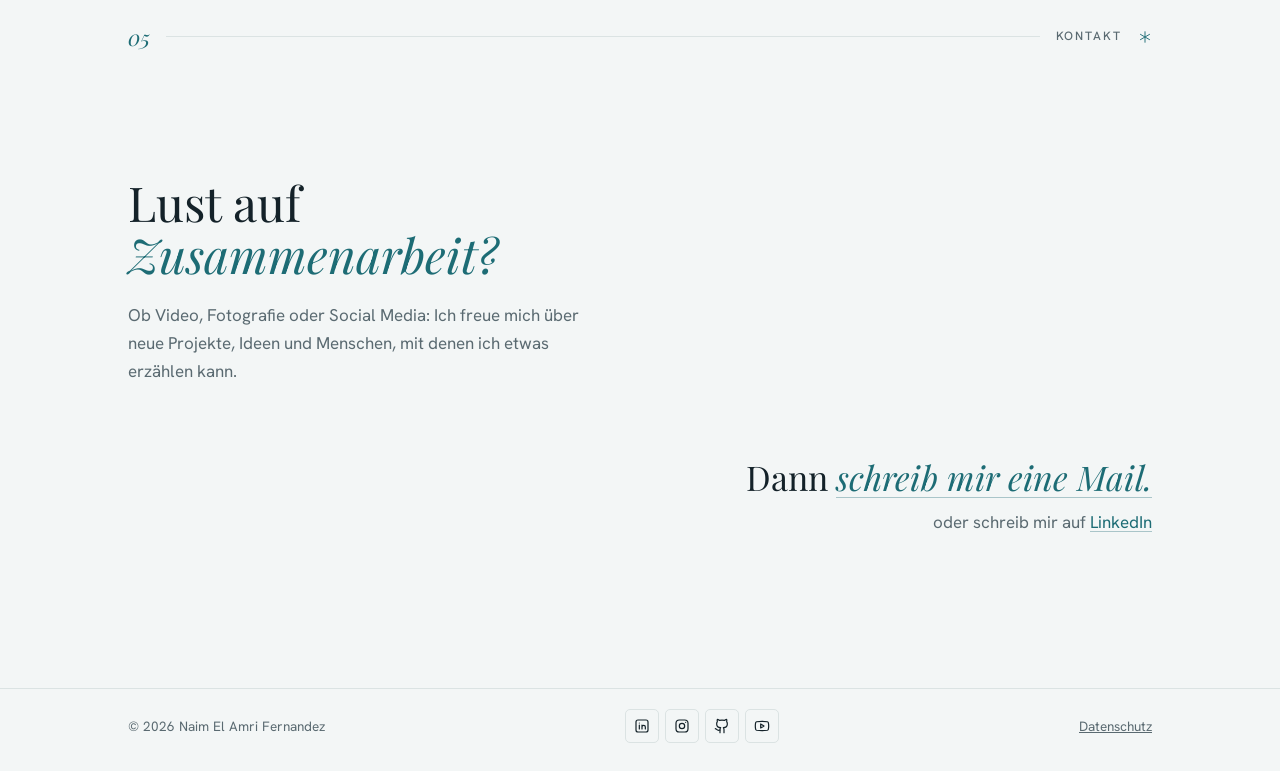
==== commit 696984bf: "Use the new portrait and rotate between three hero photo sets on reload The portrait always stays in" ====
--- a/index.html
+++ b/index.html
@@ -140,7 +140,7 @@
           >
             <figure class="print print-a" data-depth="10">
               <img
-                src="img/fotografie/altstadt-abendlicht-klein.webp"
+                src="img/fotografie/kuppel-klein.webp"
                 alt=""
                 width="900"
                 height="900"
@@ -150,10 +150,10 @@
               <img
                 src="img/hero/portrait.webp"
                 alt=""
-                width="640"
-                height="800"
+                width="800"
+                height="1000"
               />
-              <figcaption>das bin ich</figcaption>
+              <figcaption>Das bin ich</figcaption>
             </figure>
             <figure class="print print-c" data-depth="34">
               <img src="img/hero/aare.webp" alt="" width="640" height="800" />
--- a/styles.css
+++ b/styles.css
@@ -432,6 +432,9 @@
 }
 .print-c figcaption {
   text-align: right;
+  /* Links liegt das Porträt darüber: längere Texte brechen davor um */
+  padding-left: 20%;
+  line-height: 1.2;
 }
 .print-a img,
 .print-d img {
@@ -518,6 +521,9 @@
   }
   .print figcaption {
     font-size: 13px;
+  }
+  .print-c figcaption {
+    padding-left: 42%;
   }
 }
 @media (max-width: 480px) {
@@ -594,7 +600,7 @@
 .about-photo img {
   width: 100%;
   height: auto;
-  aspect-ratio: 4 / 5;
+  aspect-ratio: 3 / 4;
   object-fit: cover;
   object-position: 50% 35%;
 }
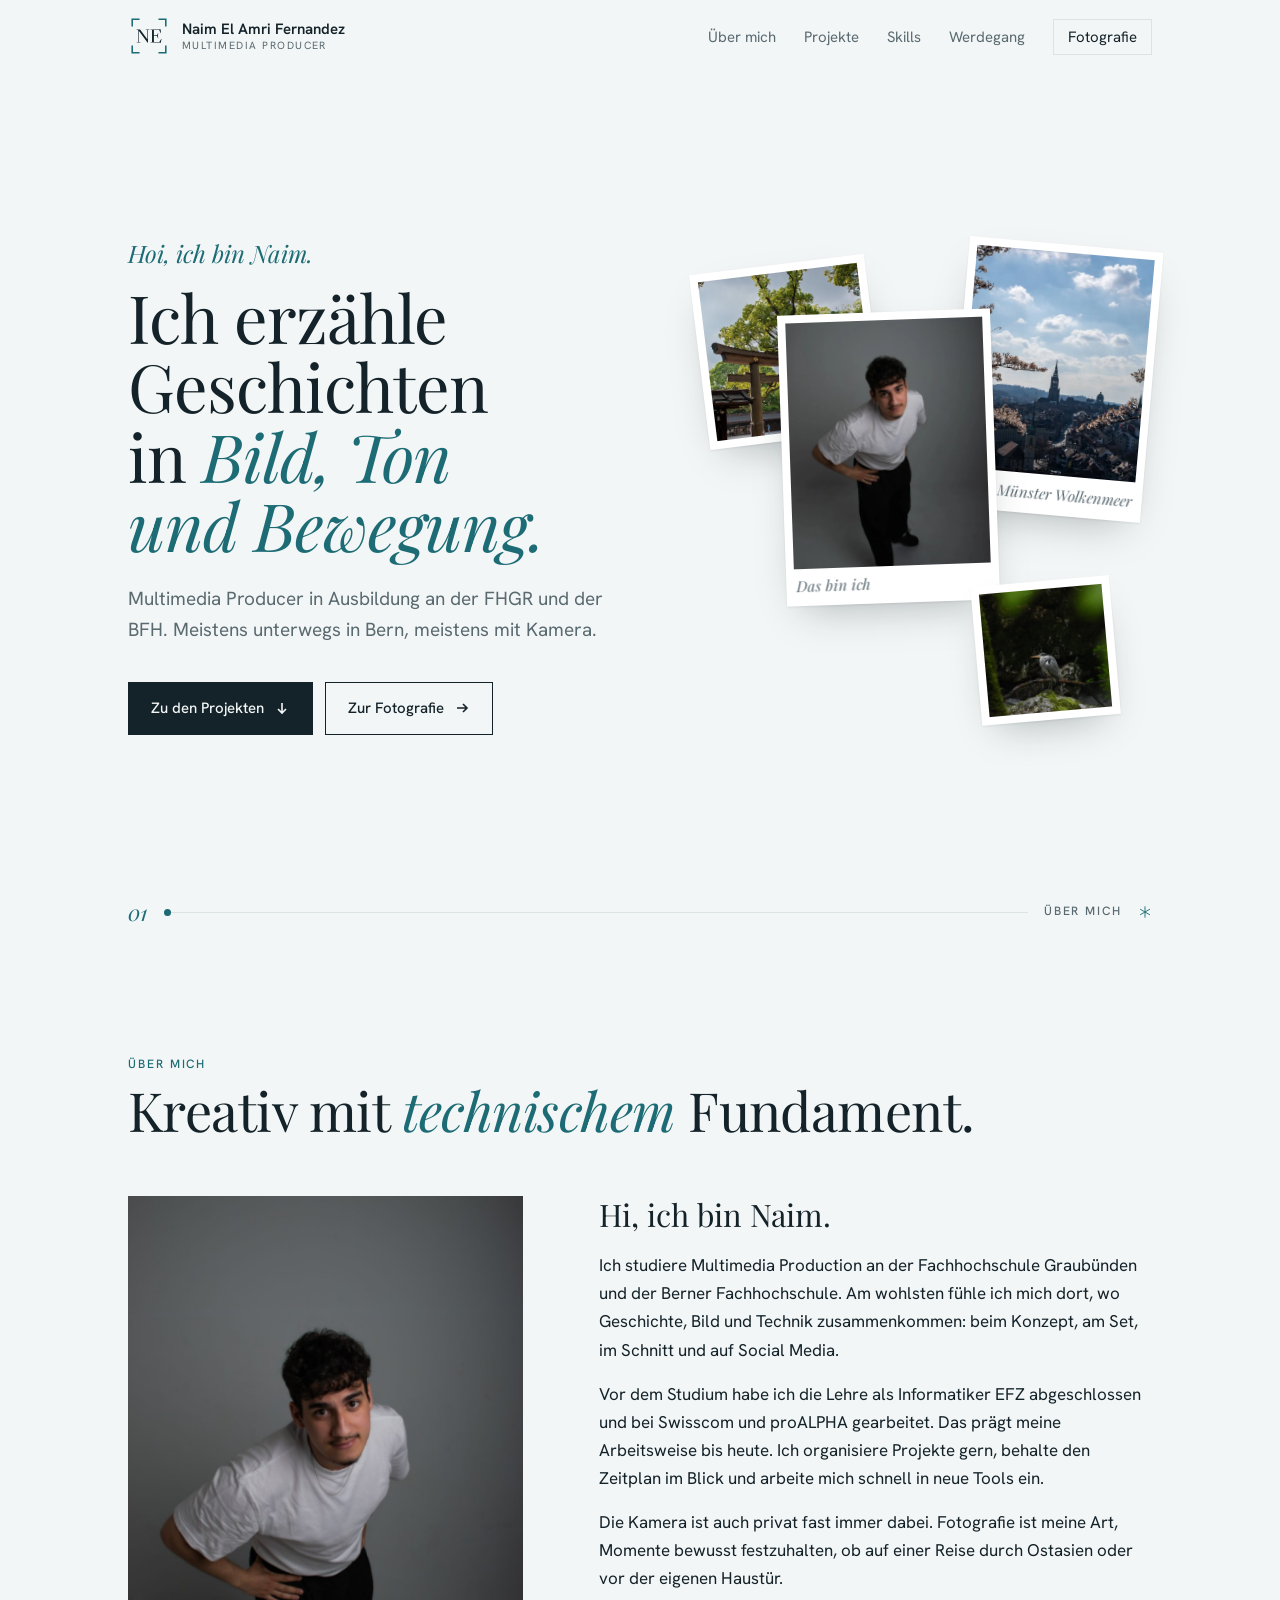
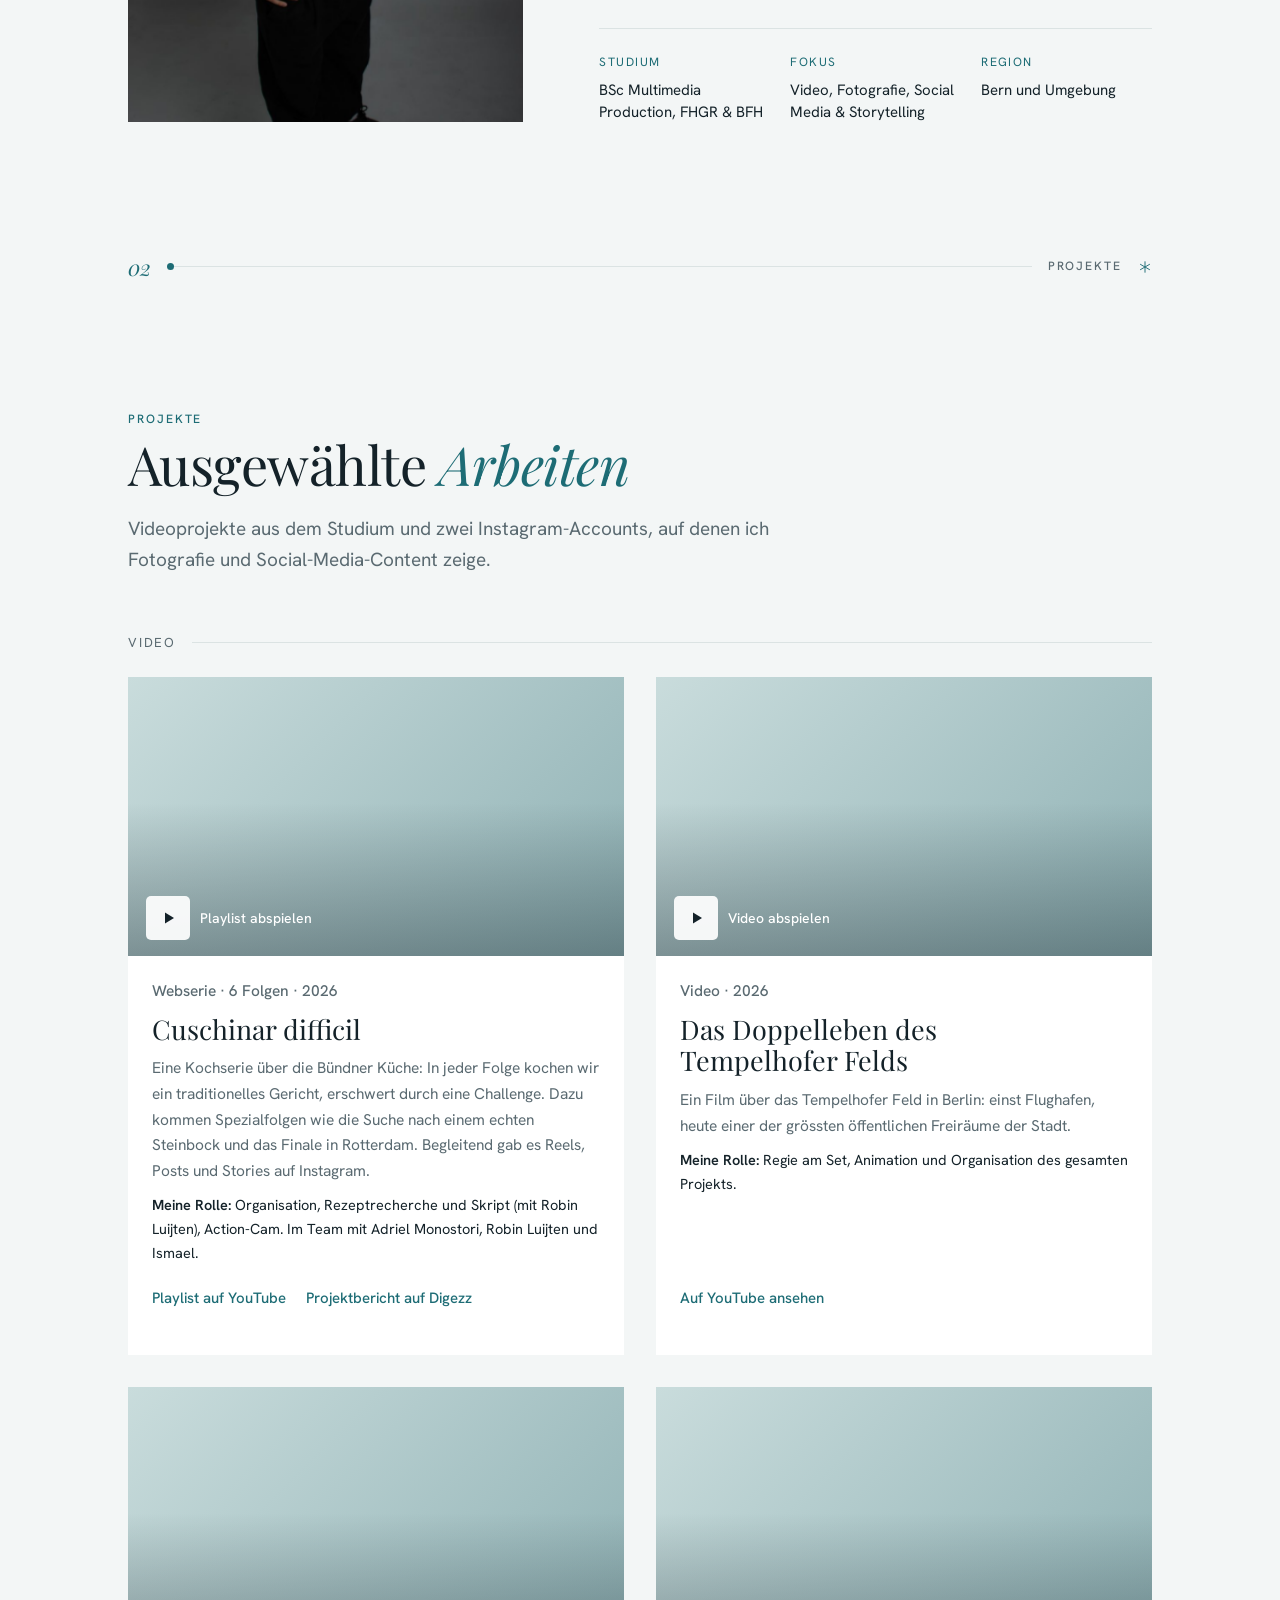
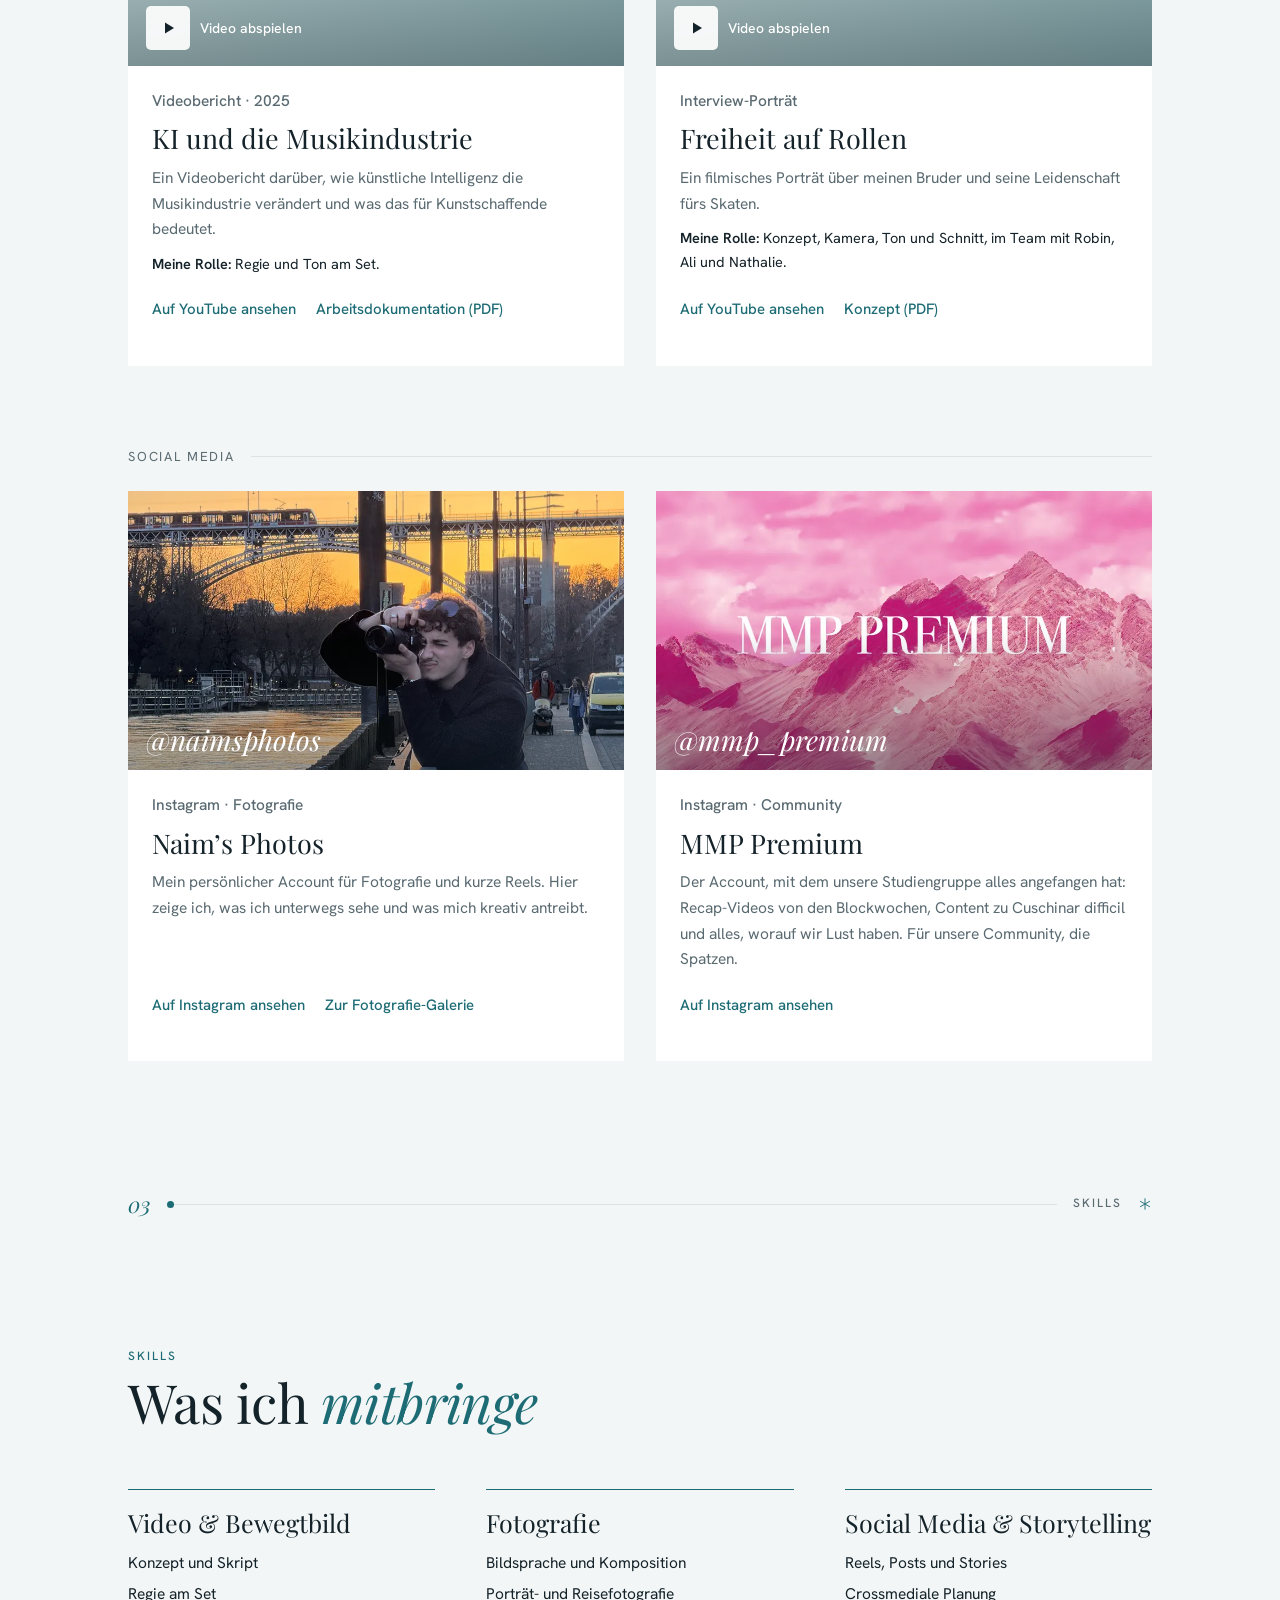
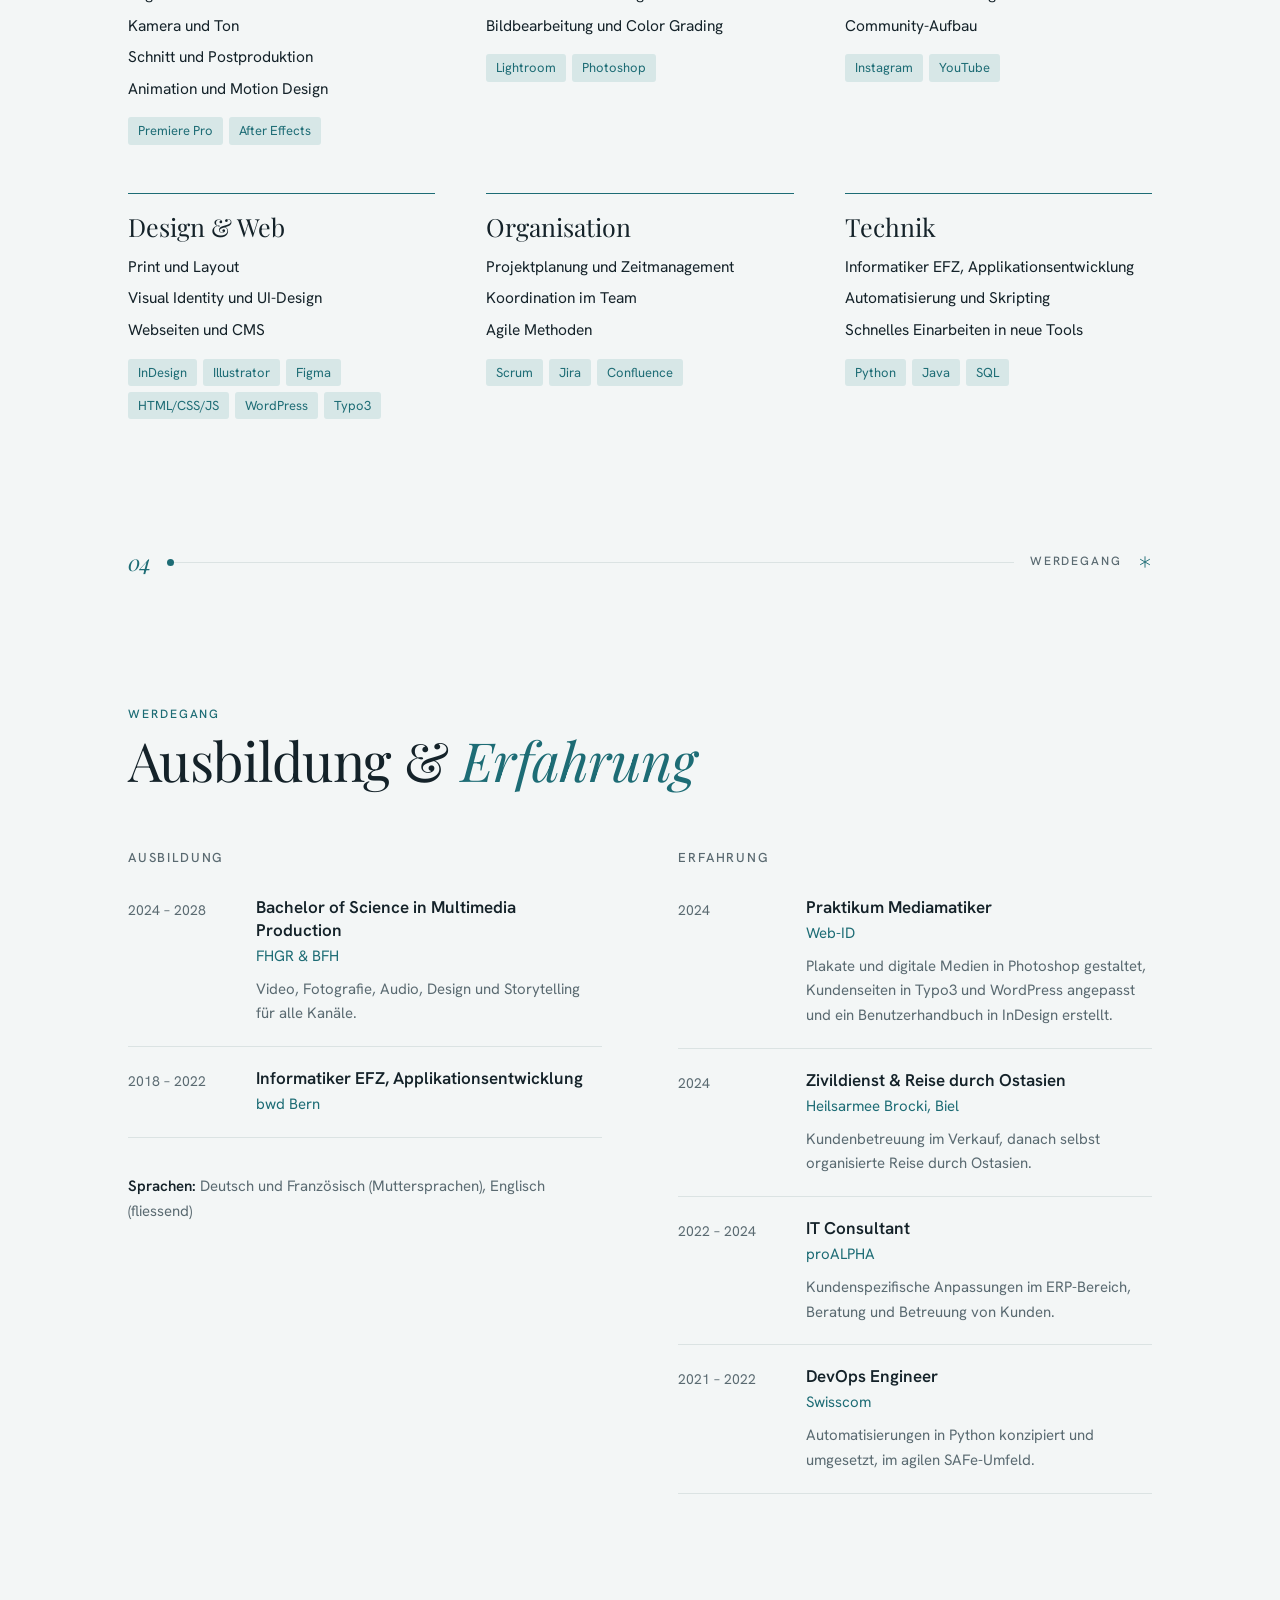
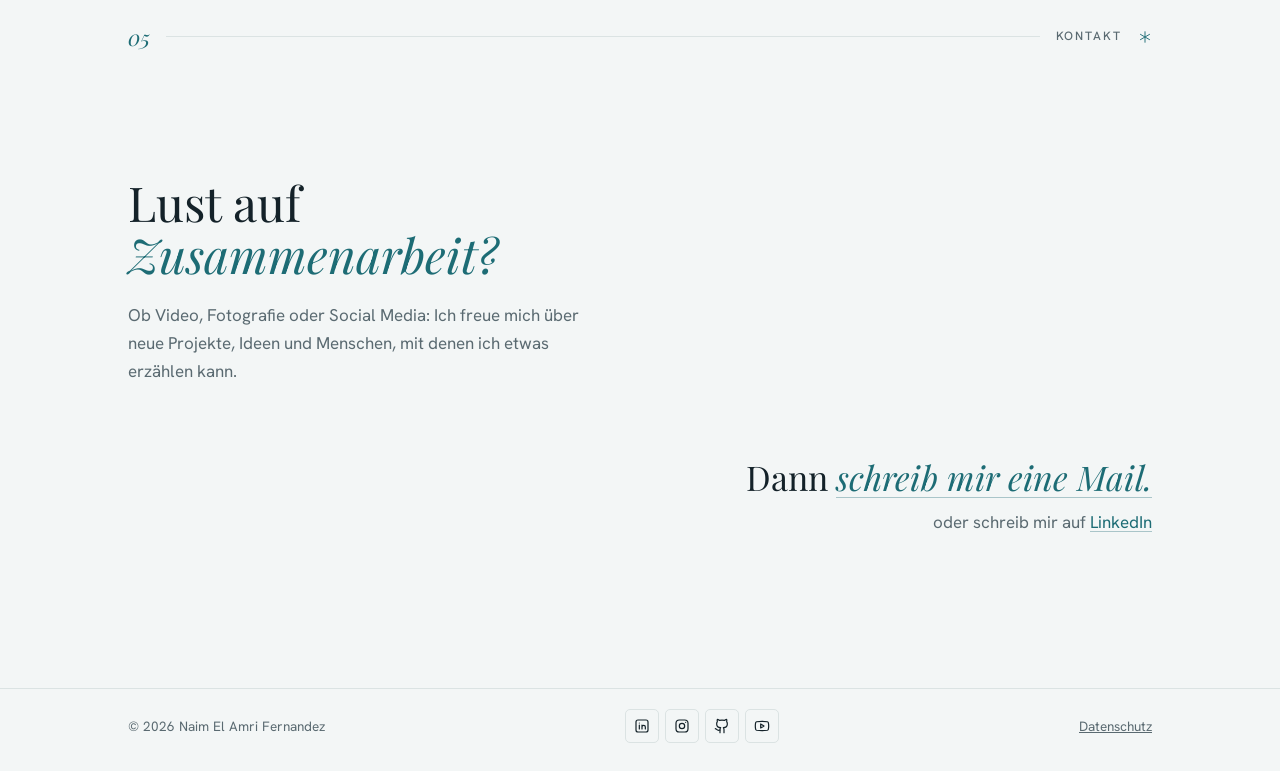
==== commit d551e742: "Point the Hortensien hero print at the existing gallery image The set referenced img/hero/hortensien" ====
--- a/index.html
+++ b/index.html
@@ -140,7 +140,7 @@
           >
             <figure class="print print-a" data-depth="10">
               <img
-                src="img/fotografie/kuppel-klein.webp"
+                src="img/fotografie/torii-rot-klein.webp"
                 alt=""
                 width="900"
                 height="900"
@@ -156,12 +156,17 @@
               <figcaption>Das bin ich</figcaption>
             </figure>
             <figure class="print print-c" data-depth="34">
-              <img src="img/hero/aare.webp" alt="" width="640" height="800" />
-              <figcaption>Aare, kurz vor sechs</figcaption>
+              <img
+                src="img/fotografie/hortensien-klein.webp"
+                alt=""
+                width="600"
+                height="900"
+              />
+              <figcaption>Hortensien</figcaption>
             </figure>
             <figure class="print print-d" data-depth="46">
               <img
-                src="img/fotografie/torii-rot-klein.webp"
+                src="img/fotografie/kuppel-klein.webp"
                 alt=""
                 width="900"
                 height="900"
